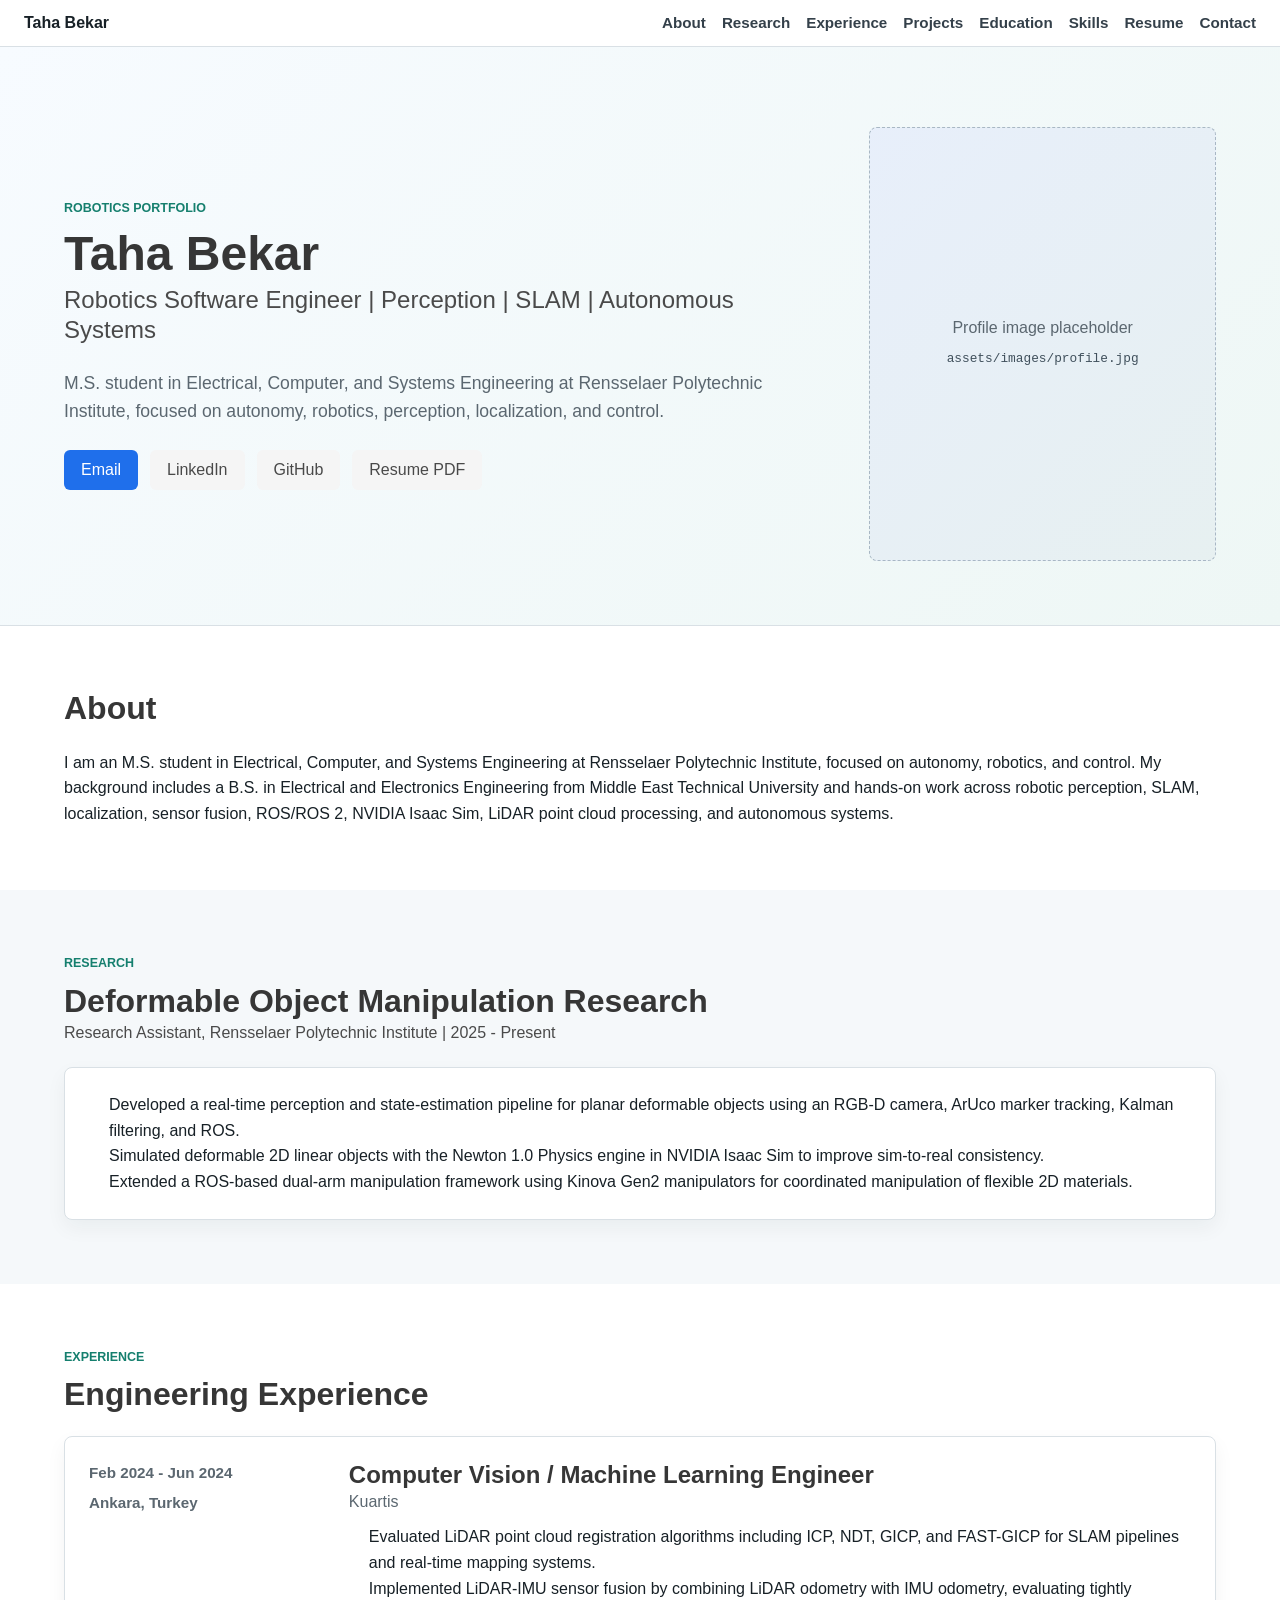
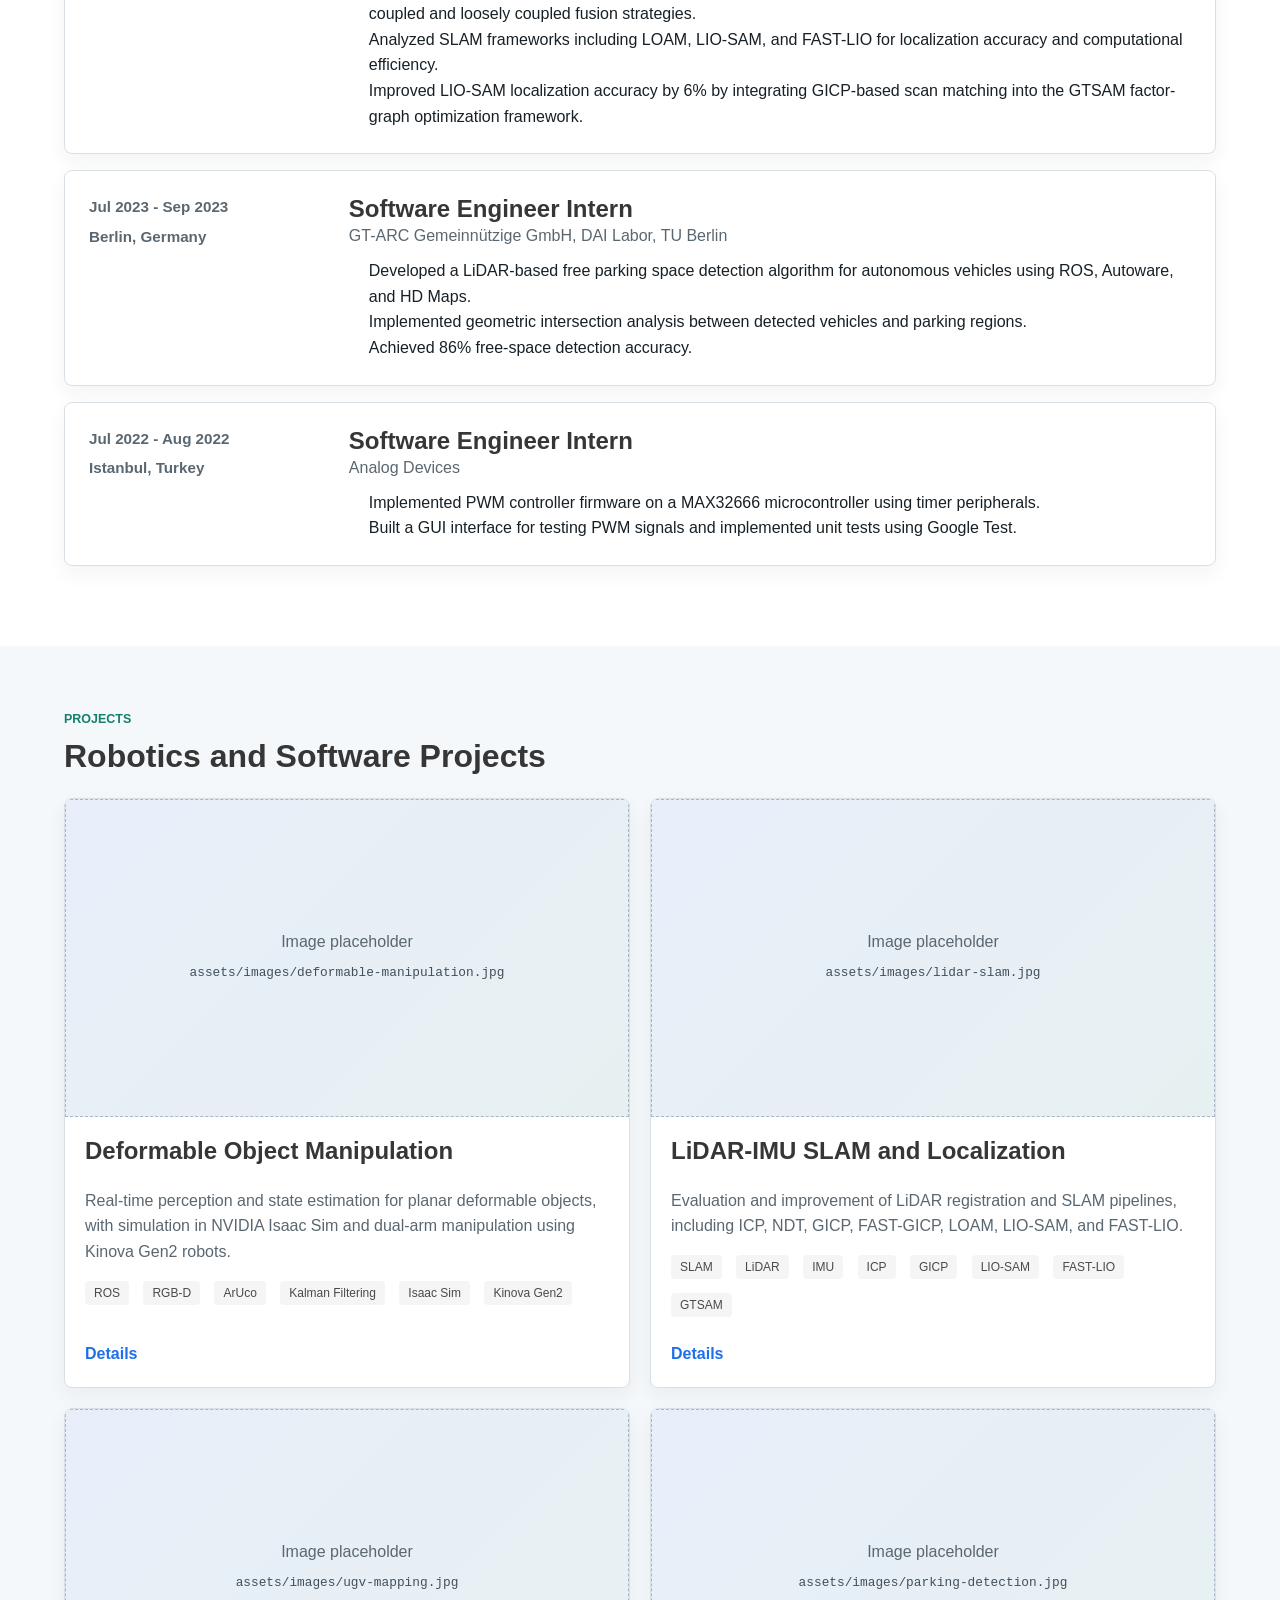
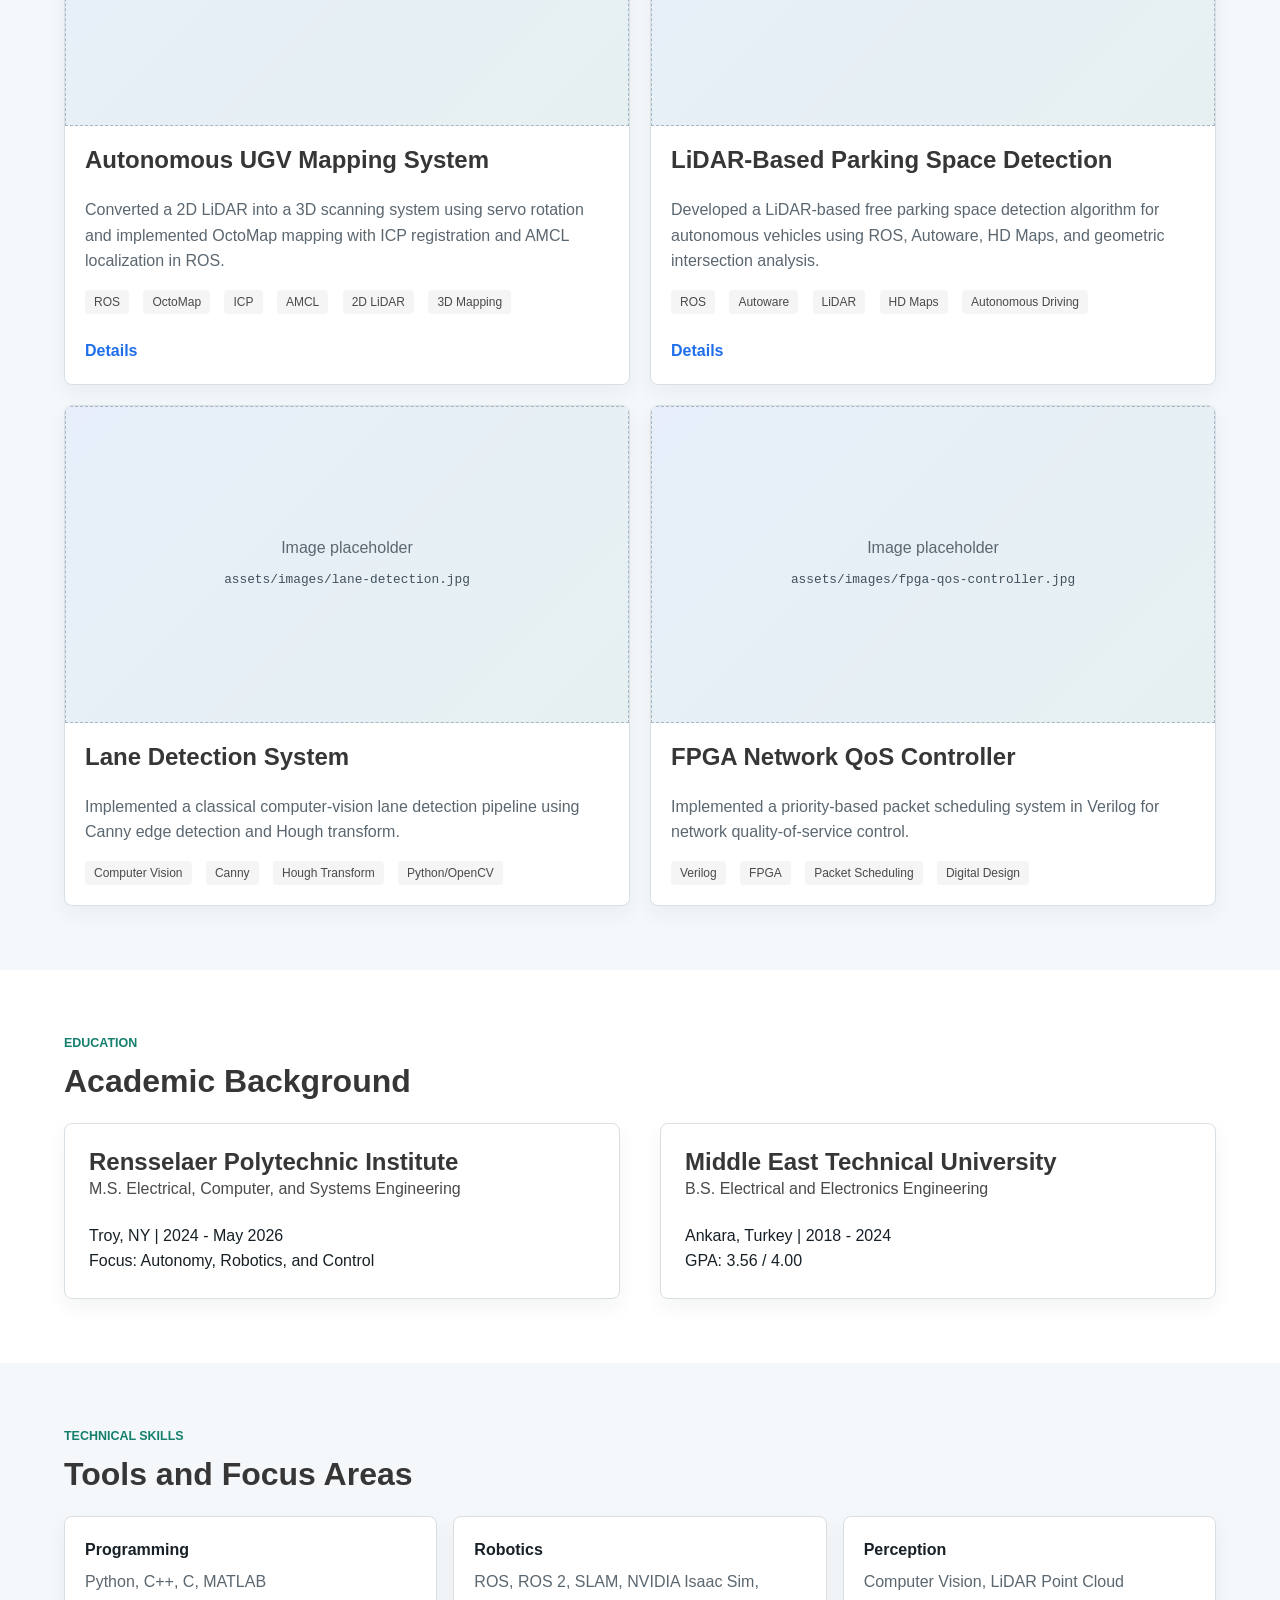
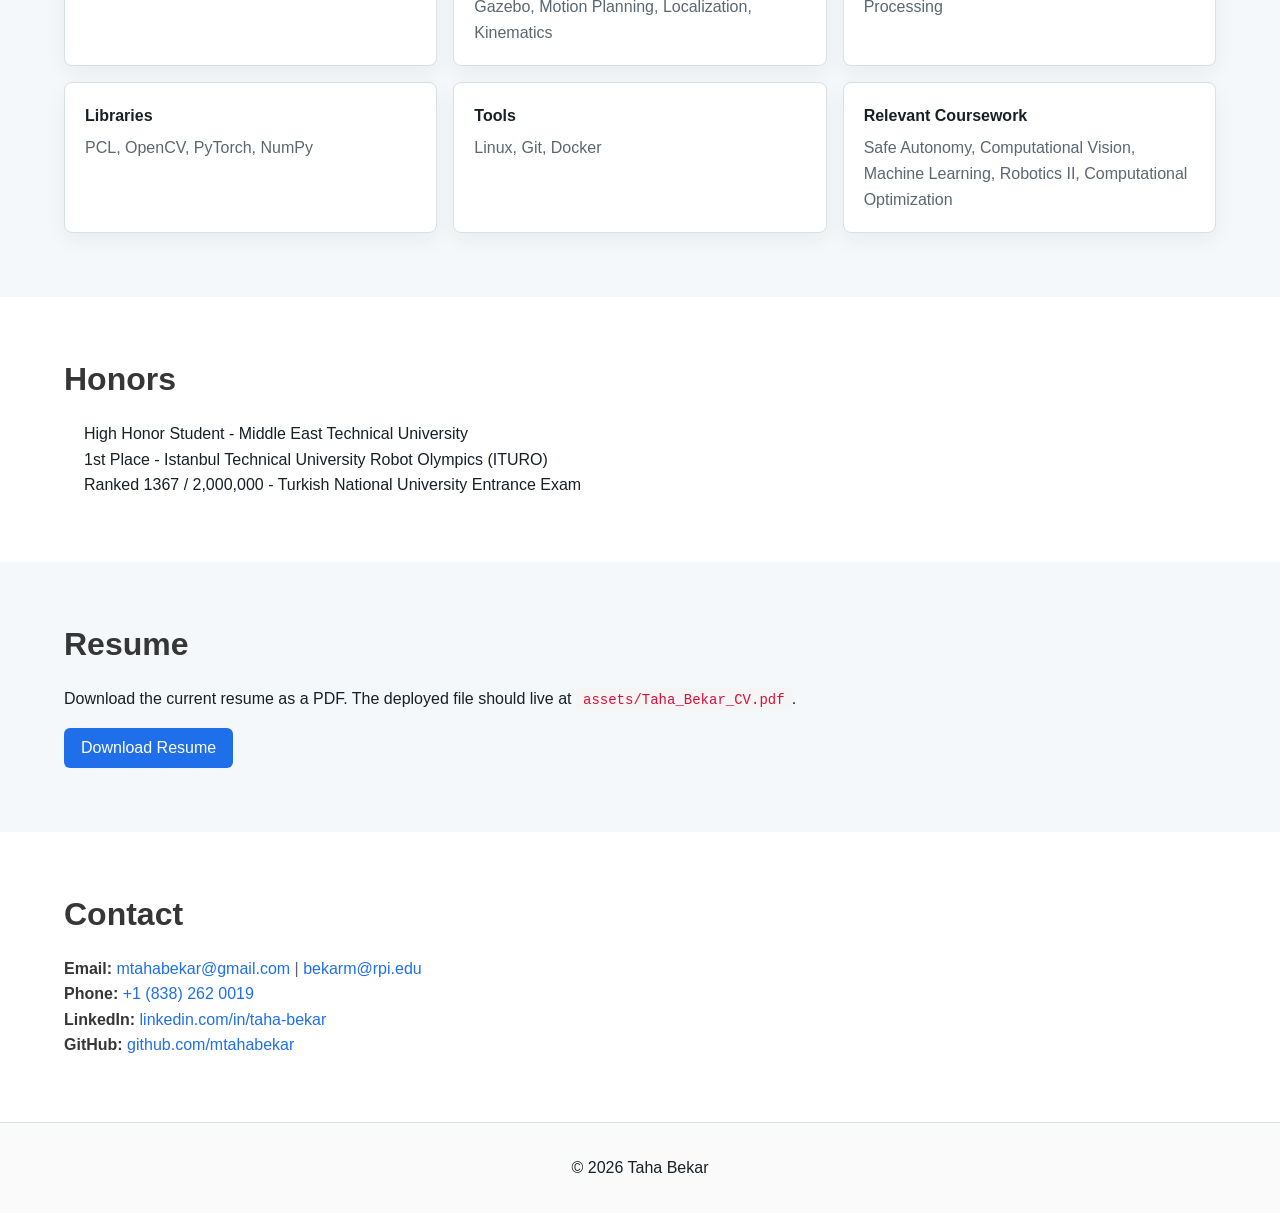
==== index.html @ 013d73d1 "Taha Bekar initial page from template" ====
<!DOCTYPE html>
<html lang="en">
<head>
    <meta charset="UTF-8">
    <meta name="viewport" content="width=device-width, initial-scale=1.0">
    <title>Taha Bekar | Robotics Software Engineer</title>
    <meta name="description" content="Personal website of Taha Bekar, a robotics software engineer focused on perception, SLAM, LiDAR point cloud processing, sensor fusion, ROS, and autonomous systems.">
    <meta property="og:title" content="Taha Bekar | Robotics Software Engineer">
    <meta property="og:description" content="Robotics software engineering portfolio focused on perception, SLAM, LiDAR point cloud processing, sensor fusion, ROS, and autonomous systems.">
    <meta property="og:type" content="website">
    <link rel="stylesheet" href="css/bulma.min.css">
    <link rel="stylesheet" href="css/portfolio.css">
</head>
<body>
<nav class="site-nav" aria-label="Primary navigation">
    <a class="site-brand" href="#top">Taha Bekar</a>
    <div class="site-nav-links">
        <a href="#about">About</a>
        <a href="#research">Research</a>
        <a href="#experience">Experience</a>
        <a href="#projects">Projects</a>
        <a href="#education">Education</a>
        <a href="#skills">Skills</a>
        <a href="#resume">Resume</a>
        <a href="#contact">Contact</a>
    </div>
</nav>

<main id="top">
    <section class="hero portfolio-hero">
        <div class="hero-body">
            <div class="container">
                <div class="columns is-vcentered is-variable is-7">
                    <div class="column is-two-thirds">
                        <p class="eyebrow">Robotics Portfolio</p>
                        <h1 class="title is-1">Taha Bekar</h1>
                        <h2 class="subtitle is-4">Robotics Software Engineer | Perception | SLAM | Autonomous Systems</h2>
                        <p class="hero-summary">
                            M.S. student in Electrical, Computer, and Systems Engineering at Rensselaer Polytechnic Institute,
                            focused on autonomy, robotics, perception, localization, and control.
                        </p>
                        <div class="hero-actions">
                            <a class="button is-link" href="mailto:mtahabekar@gmail.com">Email</a>
                            <a class="button is-light" href="https://www.linkedin.com/in/taha-bekar" target="_blank" rel="noopener">LinkedIn</a>
                            <a class="button is-light" href="https://github.com/mtahabekar" target="_blank" rel="noopener">GitHub</a>
                            <a class="button is-light" href="assets/Taha_Bekar_CV.pdf" target="_blank" rel="noopener">Resume PDF</a>
                        </div>
                    </div>
                    <div class="column">
                        <figure class="image-placeholder portrait-placeholder" role="img" aria-label="Portrait of Taha Bekar">
                            <!-- Add profile photo at assets/images/profile.jpg. Suggested alt text: Portrait of Taha Bekar. -->
                            <span>Profile image placeholder</span>
                            <code>assets/images/profile.jpg</code>
                        </figure>
                    </div>
                </div>
            </div>
        </div>
    </section>

    <section class="section" id="about">
        <div class="container narrow">
            <h2 class="title is-3">About</h2>
            <p>
                I am an M.S. student in Electrical, Computer, and Systems Engineering at Rensselaer Polytechnic
                Institute, focused on autonomy, robotics, and control. My background includes a B.S. in Electrical
                and Electronics Engineering from Middle East Technical University and hands-on work across robotic
                perception, SLAM, localization, sensor fusion, ROS/ROS 2, NVIDIA Isaac Sim, LiDAR point cloud
                processing, and autonomous systems.
            </p>
        </div>
    </section>

    <section class="section section-muted" id="research">
        <div class="container">
            <div class="section-heading">
                <p class="eyebrow">Research</p>
                <h2 class="title is-3">Deformable Object Manipulation Research</h2>
                <p class="subtitle is-6">Research Assistant, Rensselaer Polytechnic Institute | 2025 - Present</p>
            </div>
            <div class="content-card">
                <ul>
                    <li>Developed a real-time perception and state-estimation pipeline for planar deformable objects using an RGB-D camera, ArUco marker tracking, Kalman filtering, and ROS.</li>
                    <li>Simulated deformable 2D linear objects with the Newton 1.0 Physics engine in NVIDIA Isaac Sim to improve sim-to-real consistency.</li>
                    <li>Extended a ROS-based dual-arm manipulation framework using Kinova Gen2 manipulators for coordinated manipulation of flexible 2D materials.</li>
                </ul>
            </div>
        </div>
    </section>

    <section class="section" id="experience">
        <div class="container">
            <div class="section-heading">
                <p class="eyebrow">Experience</p>
                <h2 class="title is-3">Engineering Experience</h2>
            </div>

            <article class="timeline-item">
                <div class="timeline-meta">
                    <p>Feb 2024 - Jun 2024</p>
                    <p>Ankara, Turkey</p>
                </div>
                <div class="timeline-body">
                    <h3 class="title is-4">Computer Vision / Machine Learning Engineer</h3>
                    <p class="subtitle is-6">Kuartis</p>
                    <ul>
                        <li>Evaluated LiDAR point cloud registration algorithms including ICP, NDT, GICP, and FAST-GICP for SLAM pipelines and real-time mapping systems.</li>
                        <li>Implemented LiDAR-IMU sensor fusion by combining LiDAR odometry with IMU odometry, evaluating tightly coupled and loosely coupled fusion strategies.</li>
                        <li>Analyzed SLAM frameworks including LOAM, LIO-SAM, and FAST-LIO for localization accuracy and computational efficiency.</li>
                        <li>Improved LIO-SAM localization accuracy by 6% by integrating GICP-based scan matching into the GTSAM factor-graph optimization framework.</li>
                    </ul>
                </div>
            </article>

            <article class="timeline-item">
                <div class="timeline-meta">
                    <p>Jul 2023 - Sep 2023</p>
                    <p>Berlin, Germany</p>
                </div>
                <div class="timeline-body">
                    <h3 class="title is-4">Software Engineer Intern</h3>
                    <p class="subtitle is-6">GT-ARC Gemeinn&uuml;tzige GmbH, DAI Labor, TU Berlin</p>
                    <ul>
                        <li>Developed a LiDAR-based free parking space detection algorithm for autonomous vehicles using ROS, Autoware, and HD Maps.</li>
                        <li>Implemented geometric intersection analysis between detected vehicles and parking regions.</li>
                        <li>Achieved 86% free-space detection accuracy.</li>
                    </ul>
                </div>
            </article>

            <article class="timeline-item">
                <div class="timeline-meta">
                    <p>Jul 2022 - Aug 2022</p>
                    <p>Istanbul, Turkey</p>
                </div>
                <div class="timeline-body">
                    <h3 class="title is-4">Software Engineer Intern</h3>
                    <p class="subtitle is-6">Analog Devices</p>
                    <ul>
                        <li>Implemented PWM controller firmware on a MAX32666 microcontroller using timer peripherals.</li>
                        <li>Built a GUI interface for testing PWM signals and implemented unit tests using Google Test.</li>
                    </ul>
                </div>
            </article>
        </div>
    </section>

    <section class="section section-muted" id="projects">
        <div class="container">
            <div class="section-heading">
                <p class="eyebrow">Projects</p>
                <h2 class="title is-3">Robotics and Software Projects</h2>
            </div>
            <div class="project-grid">
                <article class="project-card">
                    <figure class="image-placeholder project-image" role="img" aria-label="Placeholder image for deformable object manipulation research">
                        <!-- Add project image at assets/images/deformable-manipulation.jpg. -->
                        <span>Image placeholder</span>
                        <code>assets/images/deformable-manipulation.jpg</code>
                    </figure>
                    <div class="project-content">
                        <h3 class="title is-4">Deformable Object Manipulation</h3>
                        <p>Real-time perception and state estimation for planar deformable objects, with simulation in NVIDIA Isaac Sim and dual-arm manipulation using Kinova Gen2 robots.</p>
                        <div class="tags">
                            <span class="tag">ROS</span>
                            <span class="tag">RGB-D</span>
                            <span class="tag">ArUco</span>
                            <span class="tag">Kalman Filtering</span>
                            <span class="tag">Isaac Sim</span>
                            <span class="tag">Kinova Gen2</span>
                        </div>
                        <a class="project-link" href="projects/deformable-object-manipulation.html">Details</a>
                    </div>
                </article>

                <article class="project-card">
                    <figure class="image-placeholder project-image" role="img" aria-label="Placeholder image for LiDAR-IMU SLAM and localization project">
                        <!-- Add project image at assets/images/lidar-slam.jpg. -->
                        <span>Image placeholder</span>
                        <code>assets/images/lidar-slam.jpg</code>
                    </figure>
                    <div class="project-content">
                        <h3 class="title is-4">LiDAR-IMU SLAM and Localization</h3>
                        <p>Evaluation and improvement of LiDAR registration and SLAM pipelines, including ICP, NDT, GICP, FAST-GICP, LOAM, LIO-SAM, and FAST-LIO.</p>
                        <div class="tags">
                            <span class="tag">SLAM</span>
                            <span class="tag">LiDAR</span>
                            <span class="tag">IMU</span>
                            <span class="tag">ICP</span>
                            <span class="tag">GICP</span>
                            <span class="tag">LIO-SAM</span>
                            <span class="tag">FAST-LIO</span>
                            <span class="tag">GTSAM</span>
                        </div>
                        <a class="project-link" href="projects/lidar-imu-slam.html">Details</a>
                    </div>
                </article>

                <article class="project-card">
                    <figure class="image-placeholder project-image" role="img" aria-label="Placeholder image for autonomous UGV mapping system">
                        <!-- Add project image at assets/images/ugv-mapping.jpg. -->
                        <span>Image placeholder</span>
                        <code>assets/images/ugv-mapping.jpg</code>
                    </figure>
                    <div class="project-content">
                        <h3 class="title is-4">Autonomous UGV Mapping System</h3>
                        <p>Converted a 2D LiDAR into a 3D scanning system using servo rotation and implemented OctoMap mapping with ICP registration and AMCL localization in ROS.</p>
                        <div class="tags">
                            <span class="tag">ROS</span>
                            <span class="tag">OctoMap</span>
                            <span class="tag">ICP</span>
                            <span class="tag">AMCL</span>
                            <span class="tag">2D LiDAR</span>
                            <span class="tag">3D Mapping</span>
                        </div>
                        <a class="project-link" href="projects/ugv-mapping.html">Details</a>
                    </div>
                </article>

                <article class="project-card">
                    <figure class="image-placeholder project-image" role="img" aria-label="Placeholder image for LiDAR-based parking space detection project">
                        <!-- Add project image at assets/images/parking-detection.jpg. -->
                        <span>Image placeholder</span>
                        <code>assets/images/parking-detection.jpg</code>
                    </figure>
                    <div class="project-content">
                        <h3 class="title is-4">LiDAR-Based Parking Space Detection</h3>
                        <p>Developed a LiDAR-based free parking space detection algorithm for autonomous vehicles using ROS, Autoware, HD Maps, and geometric intersection analysis.</p>
                        <div class="tags">
                            <span class="tag">ROS</span>
                            <span class="tag">Autoware</span>
                            <span class="tag">LiDAR</span>
                            <span class="tag">HD Maps</span>
                            <span class="tag">Autonomous Driving</span>
                        </div>
                        <a class="project-link" href="projects/parking-space-detection.html">Details</a>
                    </div>
                </article>

                <article class="project-card">
                    <figure class="image-placeholder project-image" role="img" aria-label="Placeholder image for lane detection system">
                        <!-- Add project image at assets/images/lane-detection.jpg. -->
                        <span>Image placeholder</span>
                        <code>assets/images/lane-detection.jpg</code>
                    </figure>
                    <div class="project-content">
                        <h3 class="title is-4">Lane Detection System</h3>
                        <p>Implemented a classical computer-vision lane detection pipeline using Canny edge detection and Hough transform.</p>
                        <div class="tags">
                            <span class="tag">Computer Vision</span>
                            <span class="tag">Canny</span>
                            <span class="tag">Hough Transform</span>
                            <span class="tag">Python/OpenCV</span>
                        </div>
                    </div>
                </article>

                <article class="project-card">
                    <figure class="image-placeholder project-image" role="img" aria-label="Placeholder image for FPGA network QoS controller">
                        <!-- Add project image at assets/images/fpga-qos-controller.jpg. -->
                        <span>Image placeholder</span>
                        <code>assets/images/fpga-qos-controller.jpg</code>
                    </figure>
                    <div class="project-content">
                        <h3 class="title is-4">FPGA Network QoS Controller</h3>
                        <p>Implemented a priority-based packet scheduling system in Verilog for network quality-of-service control.</p>
                        <div class="tags">
                            <span class="tag">Verilog</span>
                            <span class="tag">FPGA</span>
                            <span class="tag">Packet Scheduling</span>
                            <span class="tag">Digital Design</span>
                        </div>
                    </div>
                </article>
            </div>
        </div>
    </section>

    <section class="section" id="education">
        <div class="container">
            <div class="section-heading">
                <p class="eyebrow">Education</p>
                <h2 class="title is-3">Academic Background</h2>
            </div>
            <div class="columns is-variable is-5">
                <div class="column">
                    <article class="content-card equal-height">
                        <h3 class="title is-4">Rensselaer Polytechnic Institute</h3>
                        <p class="subtitle is-6">M.S. Electrical, Computer, and Systems Engineering</p>
                        <p>Troy, NY | 2024 - May 2026</p>
                        <p>Focus: Autonomy, Robotics, and Control</p>
                    </article>
                </div>
                <div class="column">
                    <article class="content-card equal-height">
                        <h3 class="title is-4">Middle East Technical University</h3>
                        <p class="subtitle is-6">B.S. Electrical and Electronics Engineering</p>
                        <p>Ankara, Turkey | 2018 - 2024</p>
                        <p>GPA: 3.56 / 4.00</p>
                    </article>
                </div>
            </div>
        </div>
    </section>

    <section class="section section-muted" id="skills">
        <div class="container">
            <div class="section-heading">
                <p class="eyebrow">Technical Skills</p>
                <h2 class="title is-3">Tools and Focus Areas</h2>
            </div>
            <div class="skills-grid">
                <div class="skill-group">
                    <h3>Programming</h3>
                    <p>Python, C++, C, MATLAB</p>
                </div>
                <div class="skill-group">
                    <h3>Robotics</h3>
                    <p>ROS, ROS 2, SLAM, NVIDIA Isaac Sim, Gazebo, Motion Planning, Localization, Kinematics</p>
                </div>
                <div class="skill-group">
                    <h3>Perception</h3>
                    <p>Computer Vision, LiDAR Point Cloud Processing</p>
                </div>
                <div class="skill-group">
                    <h3>Libraries</h3>
                    <p>PCL, OpenCV, PyTorch, NumPy</p>
                </div>
                <div class="skill-group">
                    <h3>Tools</h3>
                    <p>Linux, Git, Docker</p>
                </div>
                <div class="skill-group">
                    <h3>Relevant Coursework</h3>
                    <p>Safe Autonomy, Computational Vision, Machine Learning, Robotics II, Computational Optimization</p>
                </div>
            </div>
        </div>
    </section>

    <section class="section" id="honors">
        <div class="container narrow">
            <h2 class="title is-3">Honors</h2>
            <ul class="honors-list">
                <li>High Honor Student - Middle East Technical University</li>
                <li>1st Place - Istanbul Technical University Robot Olympics (ITURO)</li>
                <li>Ranked 1367 / 2,000,000 - Turkish National University Entrance Exam</li>
            </ul>
        </div>
    </section>

    <section class="section section-muted" id="resume">
        <div class="container narrow">
            <h2 class="title is-3">Resume</h2>
            <p>
                Download the current resume as a PDF. The deployed file should live at
                <code>assets/Taha_Bekar_CV.pdf</code>.
            </p>
            <p class="section-action">
                <a class="button is-link" href="assets/Taha_Bekar_CV.pdf" target="_blank" rel="noopener">Download Resume</a>
            </p>
        </div>
    </section>

    <section class="section" id="contact">
        <div class="container narrow">
            <h2 class="title is-3">Contact</h2>
            <div class="contact-list">
                <p><strong>Email:</strong> <a href="mailto:mtahabekar@gmail.com">mtahabekar@gmail.com</a> | <a href="mailto:bekarm@rpi.edu">bekarm@rpi.edu</a></p>
                <p><strong>Phone:</strong> <a href="tel:+18382620019">+1 (838) 262 0019</a></p>
                <p><strong>LinkedIn:</strong> <a href="https://www.linkedin.com/in/taha-bekar" target="_blank" rel="noopener">linkedin.com/in/taha-bekar</a></p>
                <p><strong>GitHub:</strong> <a href="https://github.com/mtahabekar" target="_blank" rel="noopener">github.com/mtahabekar</a></p>
            </div>
        </div>
    </section>
</main>

<footer class="footer">
    <div class="content has-text-centered">
        <p>&copy; 2026 Taha Bekar</p>
    </div>
</footer>
</body>
</html>
---- css/portfolio.css ----
:root {
    --ink: #172026;
    --muted: #5b6770;
    --line: #d9e0e5;
    --panel: #ffffff;
    --soft: #f5f8fa;
    --accent: #1f6feb;
    --accent-dark: #164fa3;
    --signal: #157f6e;
}

html {
    scroll-behavior: smooth;
}

body {
    color: var(--ink);
    font-family: Arial, Helvetica, sans-serif;
    line-height: 1.6;
}

a {
    color: var(--accent);
}

a:hover {
    color: var(--accent-dark);
}

.site-nav {
    align-items: center;
    background: rgba(255, 255, 255, 0.96);
    border-bottom: 1px solid var(--line);
    display: flex;
    gap: 1rem;
    justify-content: space-between;
    left: 0;
    padding: 0.65rem 1.5rem;
    position: sticky;
    top: 0;
    z-index: 20;
}

.site-brand {
    color: var(--ink);
    font-weight: 700;
    white-space: nowrap;
}

.site-nav-links {
    display: flex;
    flex-wrap: wrap;
    gap: 0.25rem 1rem;
    justify-content: flex-end;
}

.site-nav-links a {
    color: #34404a;
    font-size: 0.95rem;
    font-weight: 600;
}

.portfolio-hero {
    background: linear-gradient(135deg, #f7fbff 0%, #eef7f5 100%);
    border-bottom: 1px solid var(--line);
}

.portfolio-hero .hero-body {
    padding-bottom: 4rem;
    padding-top: 5rem;
}

.eyebrow {
    color: var(--signal);
    font-size: 0.78rem;
    font-weight: 700;
    letter-spacing: 0;
    margin-bottom: 0.55rem;
    text-transform: uppercase;
}

.hero-summary {
    color: var(--muted);
    font-size: 1.1rem;
    max-width: 720px;
}

.hero-actions {
    display: flex;
    flex-wrap: wrap;
    gap: 0.75rem;
    margin-top: 1.5rem;
}

.button {
    border-radius: 6px;
}

.button.is-link {
    background-color: var(--accent);
}

.section {
    padding-bottom: 4rem;
    padding-top: 4rem;
}

.section-muted {
    background: var(--soft);
}

.section-heading {
    margin-bottom: 1.5rem;
}

.narrow {
    max-width: 900px;
}

.content-card,
.timeline-item,
.project-card,
.skill-group {
    background: var(--panel);
    border: 1px solid var(--line);
    border-radius: 8px;
    box-shadow: 0 8px 20px rgba(23, 32, 38, 0.05);
}

.content-card {
    padding: 1.5rem;
}

.equal-height {
    height: 100%;
}

.content-card ul,
.timeline-body ul {
    margin-left: 1.25rem;
}

.timeline-item {
    display: grid;
    gap: 1.5rem;
    grid-template-columns: minmax(170px, 0.28fr) 1fr;
    margin-bottom: 1rem;
    padding: 1.5rem;
}

.timeline-meta {
    color: var(--muted);
    font-size: 0.95rem;
    font-weight: 600;
}

.timeline-meta p {
    margin-bottom: 0.35rem;
}

.timeline-body .subtitle {
    color: var(--muted);
    margin-bottom: 0.75rem;
}

.project-grid {
    display: grid;
    gap: 1.25rem;
    grid-template-columns: repeat(2, minmax(0, 1fr));
}

.project-card {
    display: flex;
    flex-direction: column;
    overflow: hidden;
}

.project-content {
    display: flex;
    flex: 1;
    flex-direction: column;
    padding: 1.25rem;
}

.project-content p {
    color: var(--muted);
}

.project-link {
    font-weight: 700;
    margin-top: auto;
}

.tags {
    gap: 0.4rem;
    margin-bottom: 1rem;
    margin-top: 1rem;
}

.tag {
    background: #e8f1fb;
    color: #24364a;
    white-space: normal;
}

.image-placeholder {
    align-items: center;
    background:
        linear-gradient(135deg, rgba(31, 111, 235, 0.08), rgba(21, 127, 110, 0.08)),
        #f8fafc;
    border: 1px dashed #a8b7c4;
    color: var(--muted);
    display: flex;
    flex-direction: column;
    justify-content: center;
    min-height: 190px;
    padding: 1rem;
    text-align: center;
}

.image-placeholder code {
    background: transparent;
    color: #40505c;
    font-size: 0.8rem;
    margin-top: 0.35rem;
    white-space: normal;
    word-break: break-word;
}

.portrait-placeholder {
    aspect-ratio: 4 / 5;
    border-radius: 8px;
    min-height: 320px;
}

.project-image {
    aspect-ratio: 16 / 9;
    min-height: 180px;
}

.project-detail-media {
    aspect-ratio: 16 / 9;
    margin-bottom: 2rem;
}

.project-detail h2 {
    margin-top: 2rem;
}

.project-detail ul {
    margin-left: 1.25rem;
}

.skills-grid {
    display: grid;
    gap: 1rem;
    grid-template-columns: repeat(3, minmax(0, 1fr));
}

.skill-group {
    padding: 1.25rem;
}

.skill-group h3 {
    font-size: 1rem;
    font-weight: 700;
    margin-bottom: 0.4rem;
}

.skill-group p,
.contact-list p {
    color: var(--muted);
}

.honors-list {
    margin-left: 1.25rem;
}

.section-action {
    margin-top: 1rem;
}

.footer {
    border-top: 1px solid var(--line);
    padding: 2rem 1.5rem;
}

@media screen and (max-width: 900px) {
    .site-nav {
        align-items: flex-start;
        flex-direction: column;
    }

    .site-nav-links {
        justify-content: flex-start;
    }

    .portfolio-hero .hero-body {
        padding-top: 3rem;
    }

    .timeline-item,
    .project-grid,
    .skills-grid {
        grid-template-columns: 1fr;
    }
}

@media screen and (max-width: 520px) {
    .site-nav {
        padding: 0.65rem 1rem;
    }

    .site-nav-links {
        gap: 0.2rem 0.75rem;
    }

    .site-nav-links a {
        font-size: 0.88rem;
    }

    .portfolio-hero .hero-body,
    .section {
        padding-left: 0.25rem;
        padding-right: 0.25rem;
    }

    .title.is-1 {
        font-size: 2.35rem;
    }

    .hero-actions .button {
        flex: 1 1 140px;
    }
}
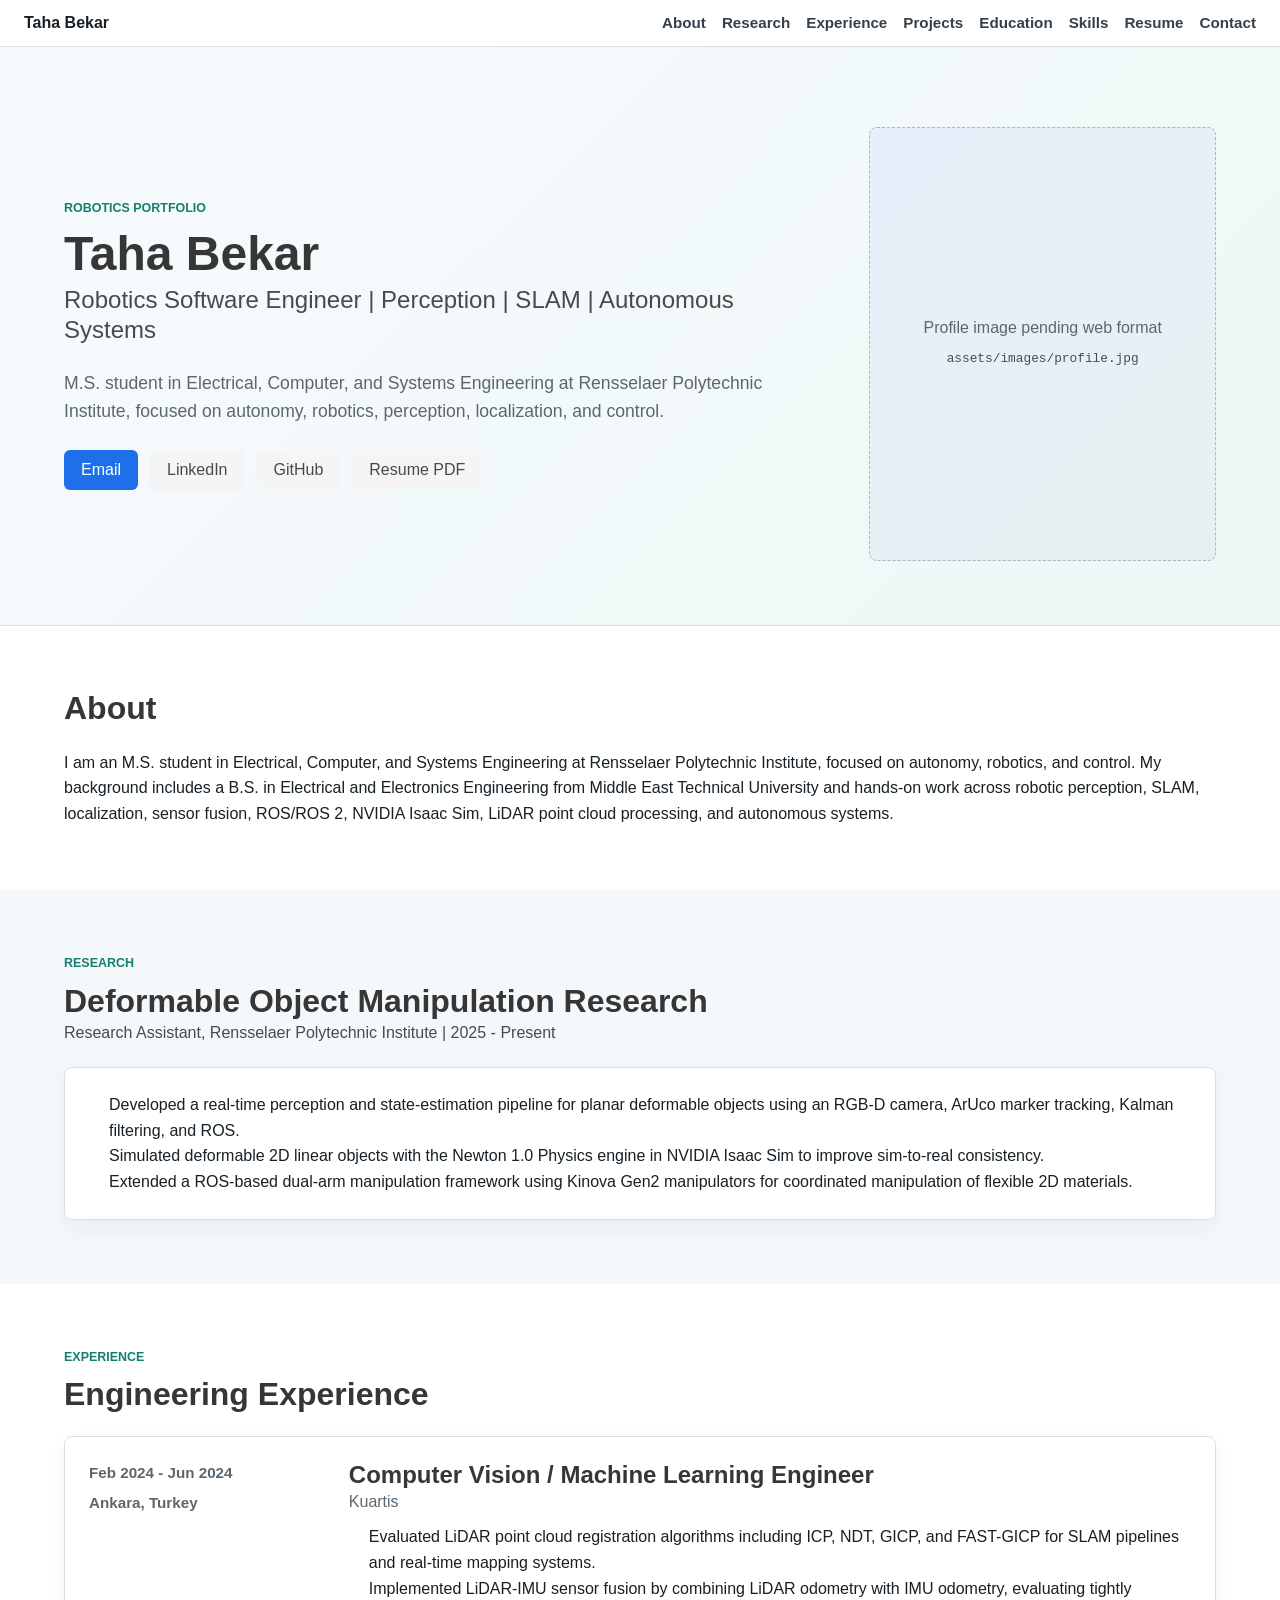
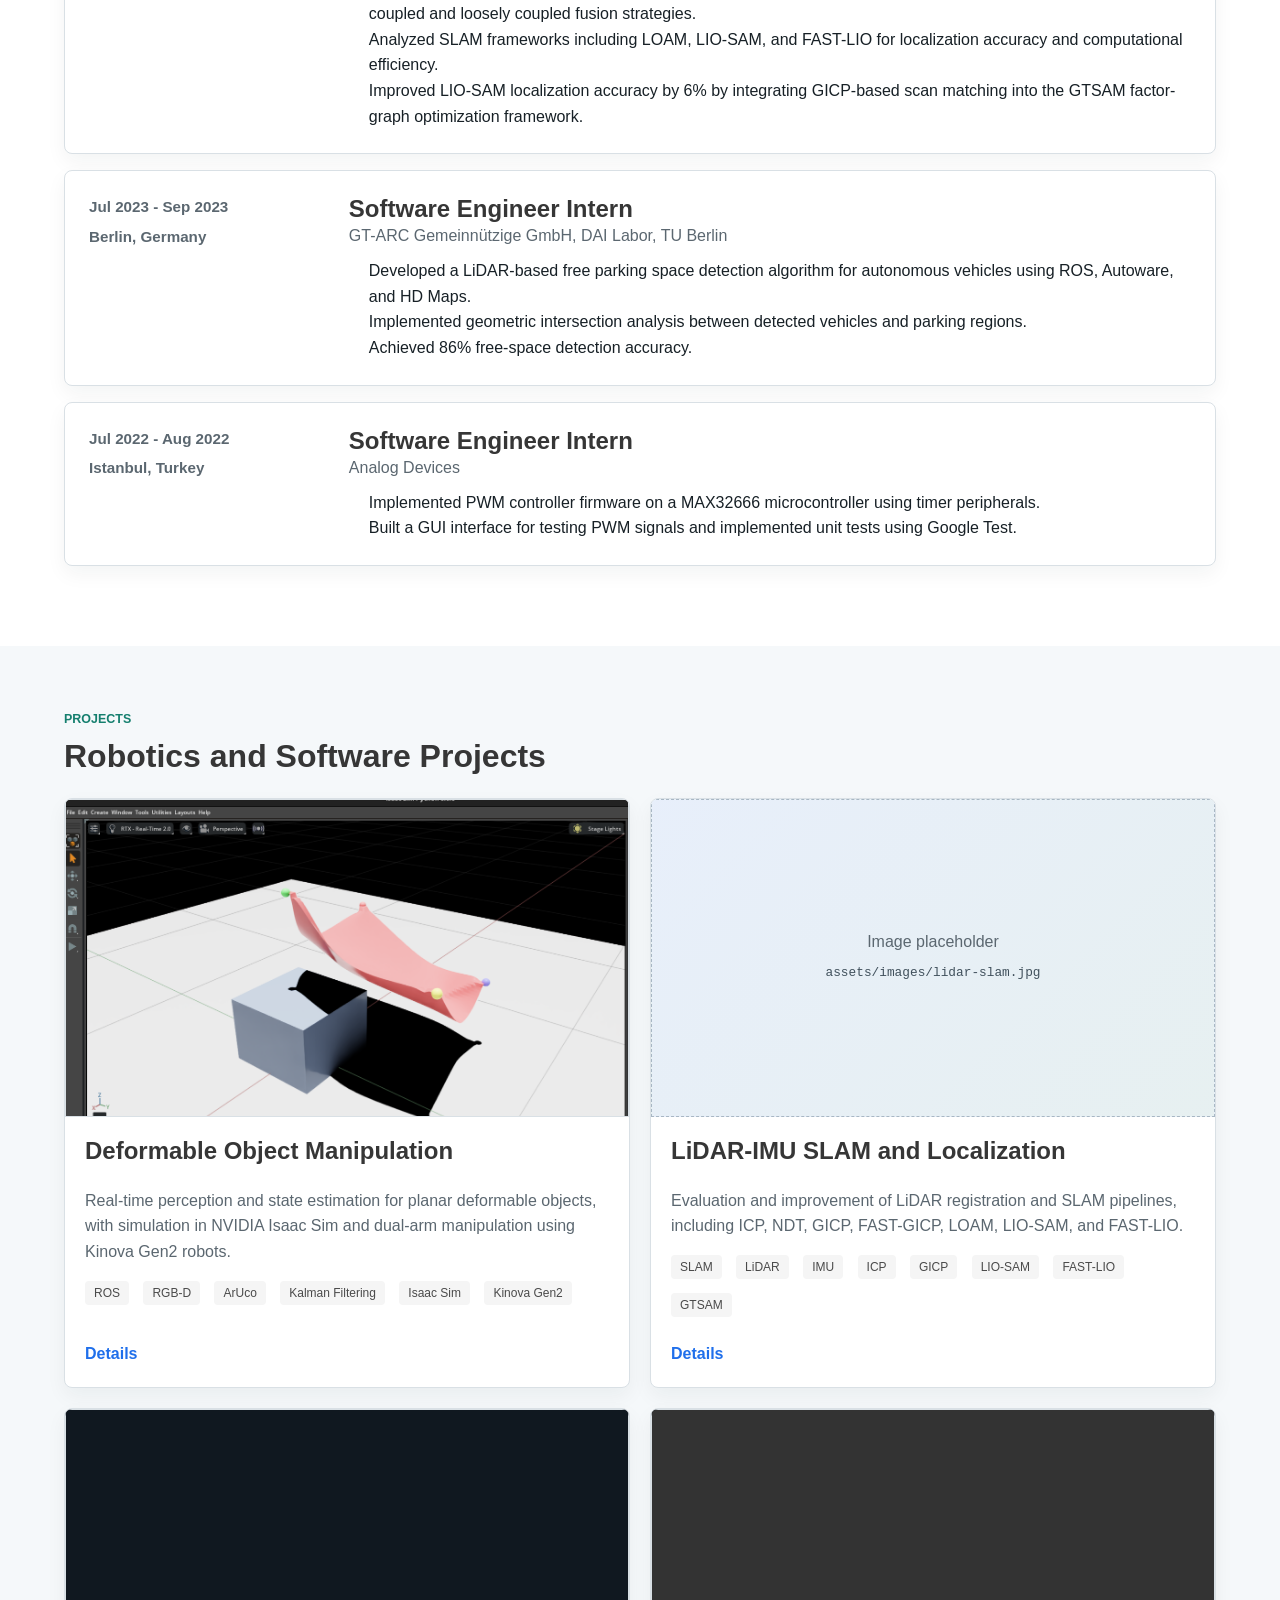
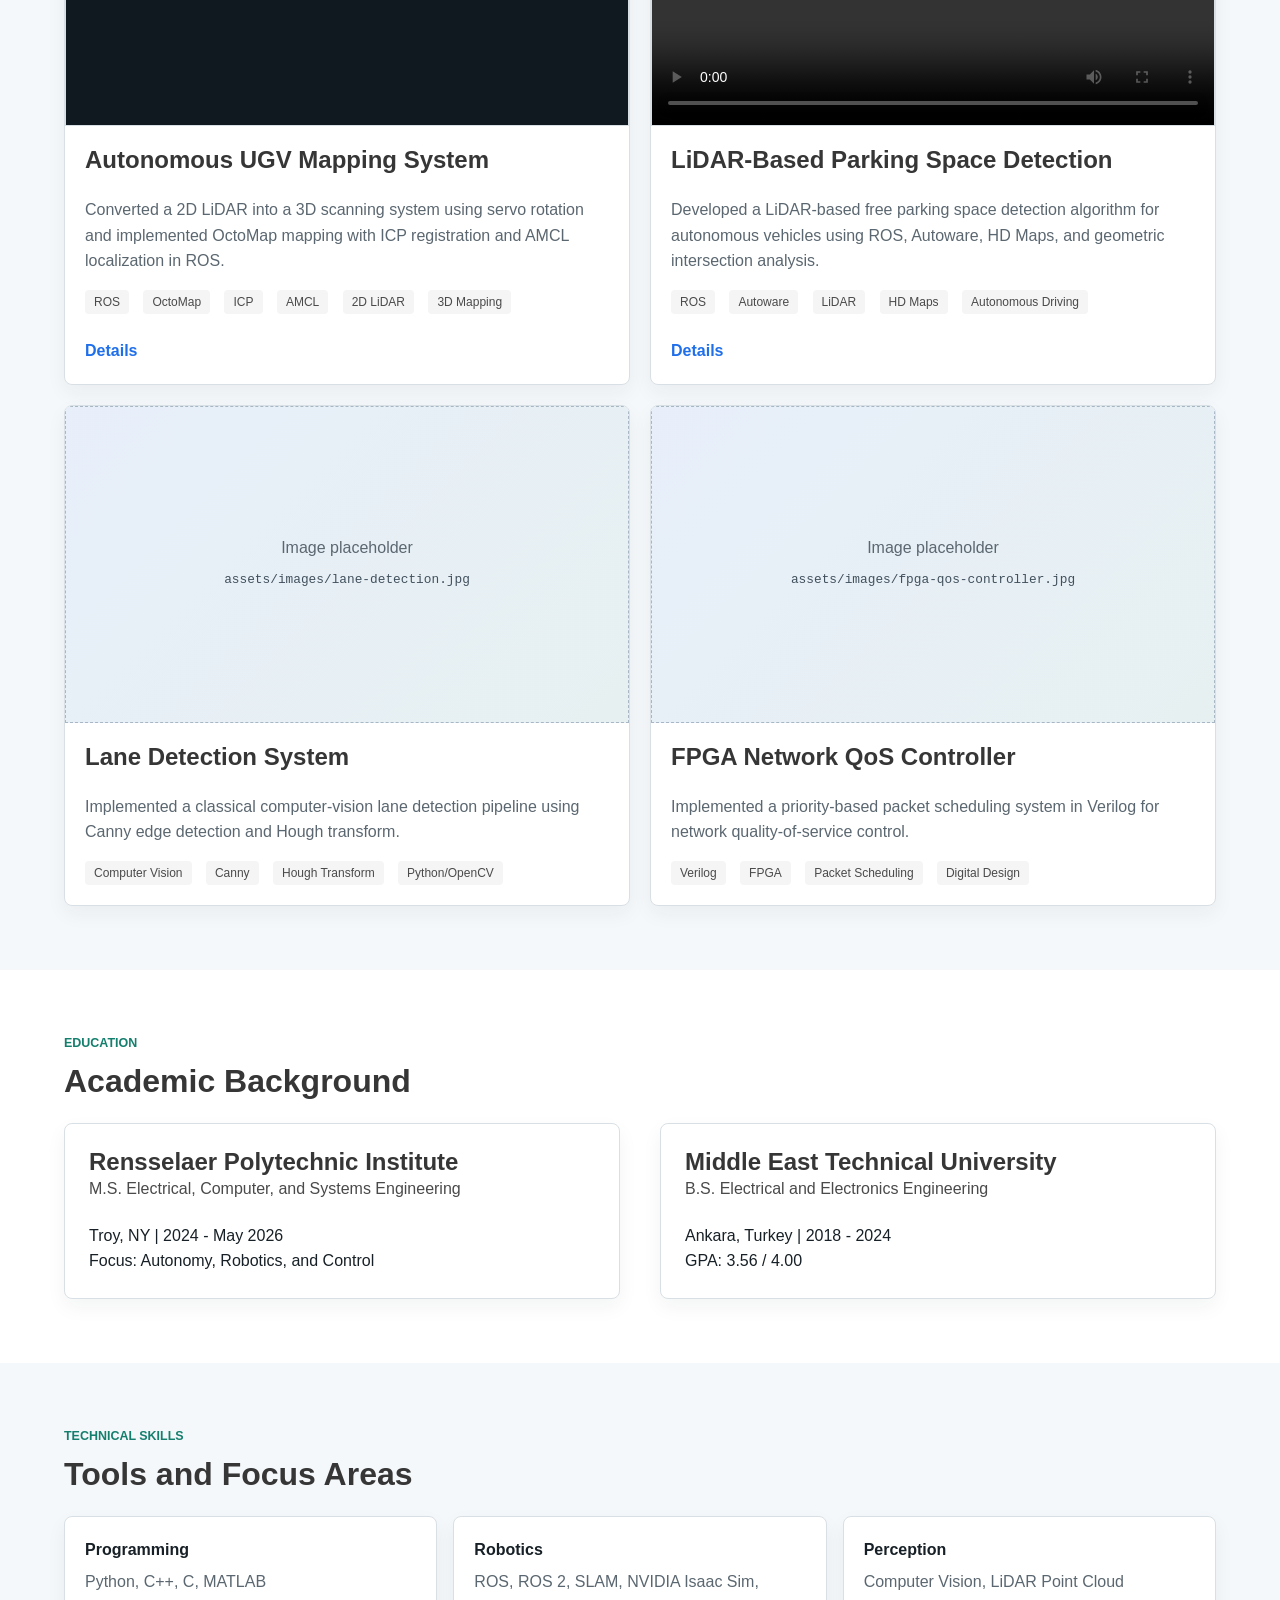
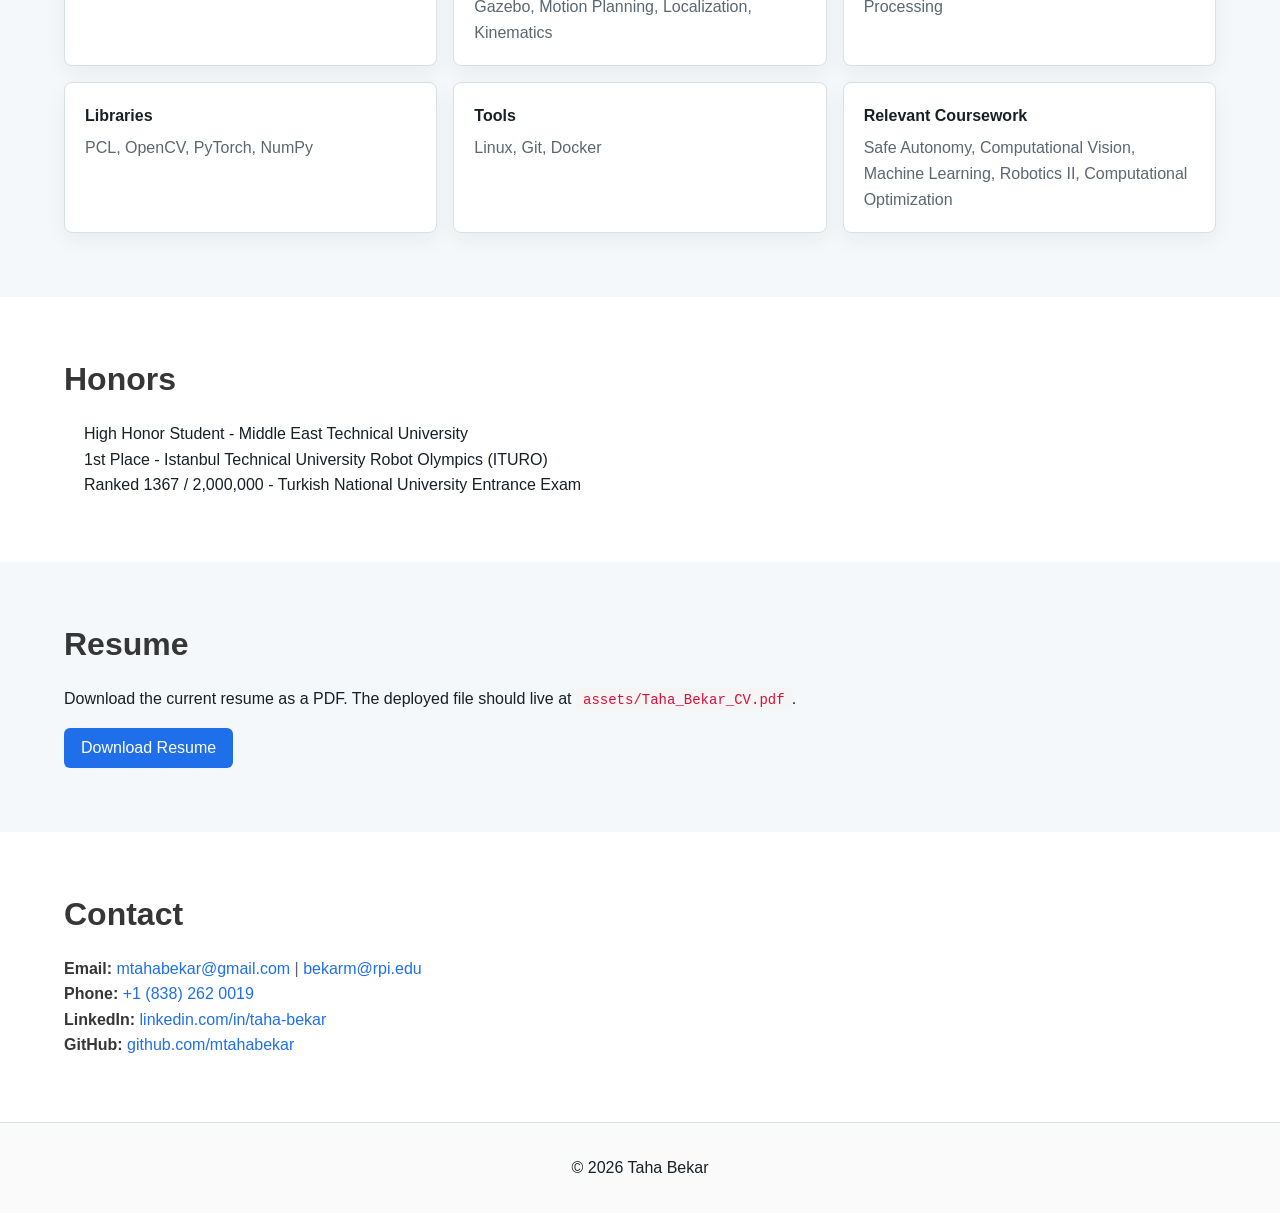
==== commit 2b822b33: "placeholders for images and videos" ====
--- a/index.html
+++ b/index.html
@@ -48,8 +48,8 @@
                     </div>
                     <div class="column">
                         <figure class="image-placeholder portrait-placeholder" role="img" aria-label="Portrait of Taha Bekar">
-                            <!-- Add profile photo at assets/images/profile.jpg. Suggested alt text: Portrait of Taha Bekar. -->
-                            <span>Profile image placeholder</span>
+                            <!-- Export assets/images/profile.HEIC as assets/images/profile.jpg or .png before publishing. -->
+                            <span>Profile image pending web format</span>
                             <code>assets/images/profile.jpg</code>
                         </figure>
                     </div>
@@ -153,10 +153,8 @@
             </div>
             <div class="project-grid">
                 <article class="project-card">
-                    <figure class="image-placeholder project-image" role="img" aria-label="Placeholder image for deformable object manipulation research">
-                        <!-- Add project image at assets/images/deformable-manipulation.jpg. -->
-                        <span>Image placeholder</span>
-                        <code>assets/images/deformable-manipulation.jpg</code>
+                    <figure class="media-frame project-image">
+                        <img src="assets/images/deformable-manipulation.png" alt="Deformable object manipulation research setup">
                     </figure>
                     <div class="project-content">
                         <h3 class="title is-4">Deformable Object Manipulation</h3>
@@ -175,7 +173,7 @@
 
                 <article class="project-card">
                     <figure class="image-placeholder project-image" role="img" aria-label="Placeholder image for LiDAR-IMU SLAM and localization project">
-                        <!-- Add project image at assets/images/lidar-slam.jpg. -->
+                        <!-- Add project image at assets/images/lidar-slam.jpg when available. -->
                         <span>Image placeholder</span>
                         <code>assets/images/lidar-slam.jpg</code>
                     </figure>
@@ -197,10 +195,14 @@
                 </article>
 
                 <article class="project-card">
-                    <figure class="image-placeholder project-image" role="img" aria-label="Placeholder image for autonomous UGV mapping system">
-                        <!-- Add project image at assets/images/ugv-mapping.jpg. -->
-                        <span>Image placeholder</span>
-                        <code>assets/images/ugv-mapping.jpg</code>
+                    <figure class="media-frame project-image">
+                        <iframe
+                            src="https://www.youtube.com/embed/qcqMBeMrgU0"
+                            title="Autonomous UGV mapping system video"
+                            loading="lazy"
+                            allow="accelerometer; autoplay; clipboard-write; encrypted-media; gyroscope; picture-in-picture; web-share"
+                            allowfullscreen>
+                        </iframe>
                     </figure>
                     <div class="project-content">
                         <h3 class="title is-4">Autonomous UGV Mapping System</h3>
@@ -218,10 +220,11 @@
                 </article>
 
                 <article class="project-card">
-                    <figure class="image-placeholder project-image" role="img" aria-label="Placeholder image for LiDAR-based parking space detection project">
-                        <!-- Add project image at assets/images/parking-detection.jpg. -->
-                        <span>Image placeholder</span>
-                        <code>assets/images/parking-detection.jpg</code>
+                    <figure class="media-frame project-image">
+                        <video controls preload="metadata" playsinline>
+                            <source src="assets/images/parking-detection.mp4" type="video/mp4">
+                            Your browser does not support the video tag.
+                        </video>
                     </figure>
                     <div class="project-content">
                         <h3 class="title is-4">LiDAR-Based Parking Space Detection</h3>
--- a/css/portfolio.css
+++ b/css/portfolio.css
@@ -227,6 +227,24 @@
     word-break: break-word;
 }
 
+.media-frame {
+    background: #101820;
+    border: 1px solid var(--line);
+    display: block;
+    overflow: hidden;
+    padding: 0;
+}
+
+.media-frame img,
+.media-frame video,
+.media-frame iframe {
+    border: 0;
+    display: block;
+    height: 100%;
+    object-fit: cover;
+    width: 100%;
+}
+
 .portrait-placeholder {
     aspect-ratio: 4 / 5;
     border-radius: 8px;
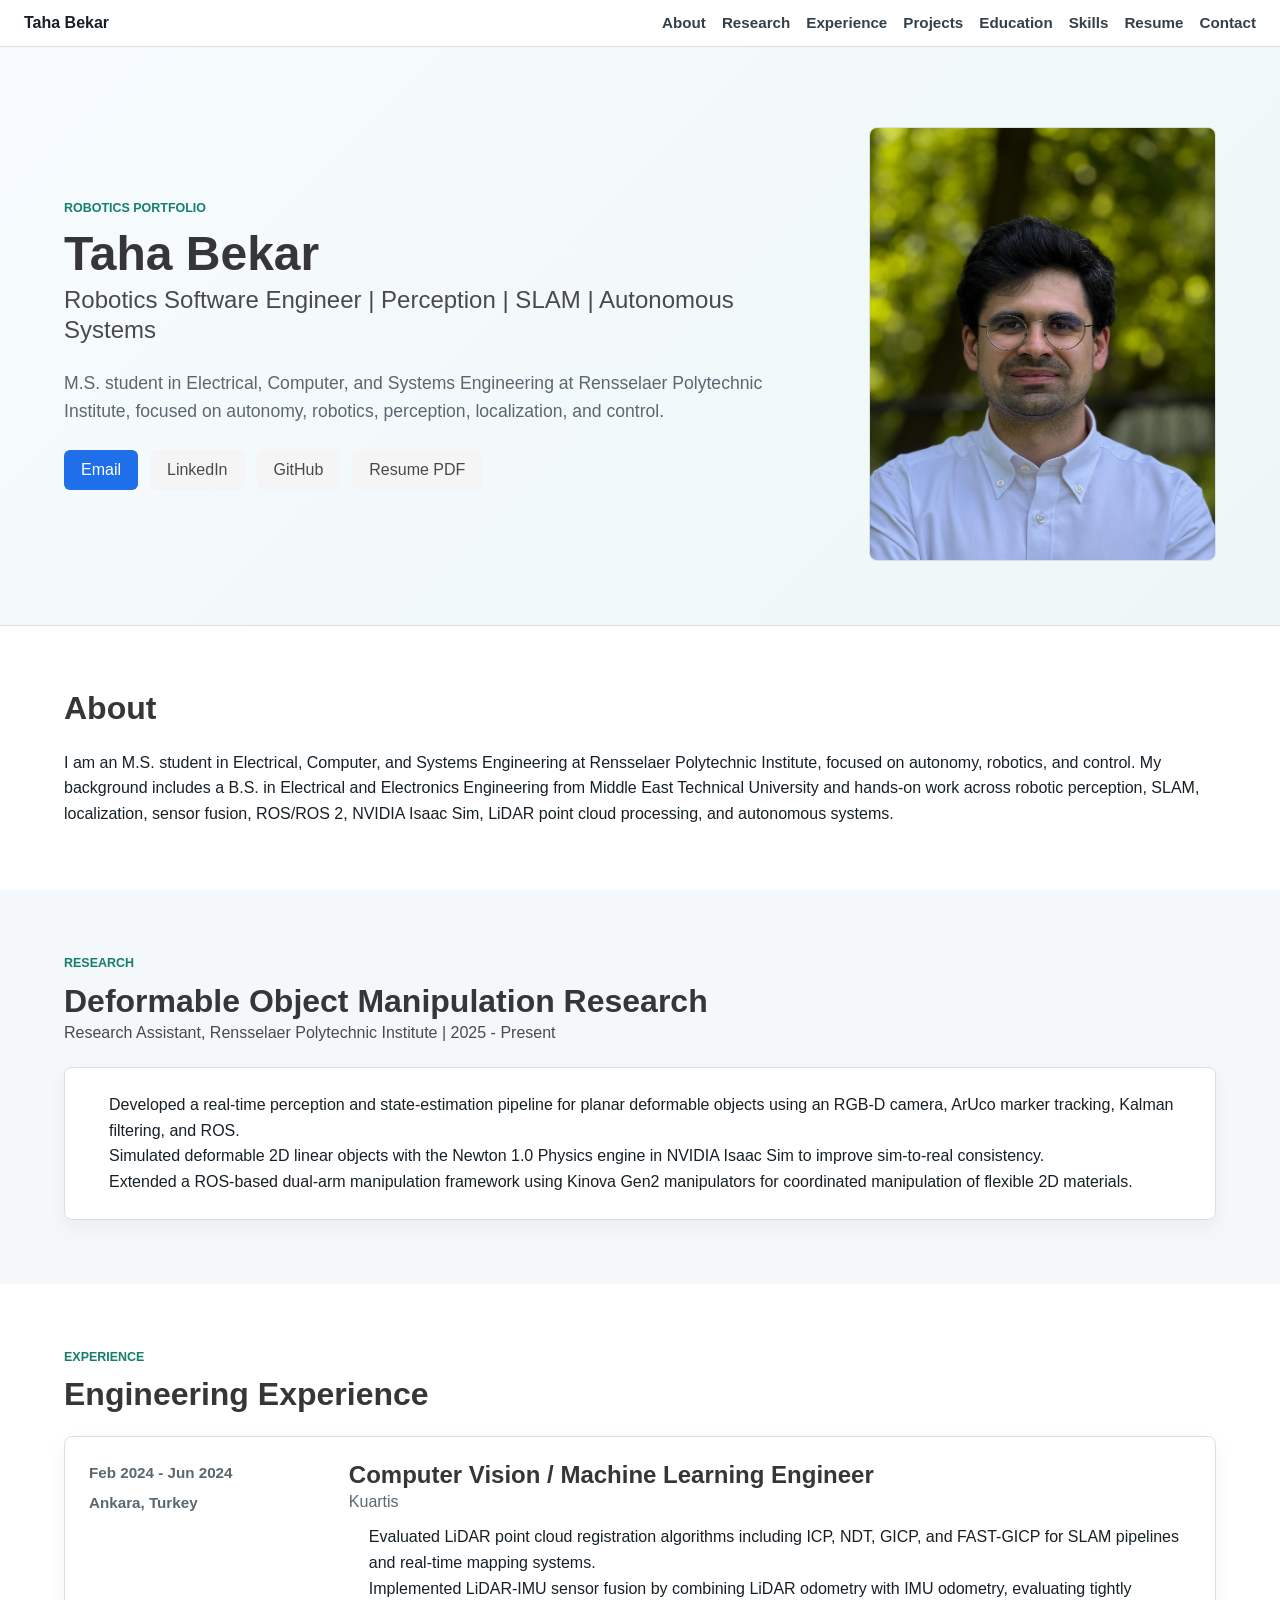
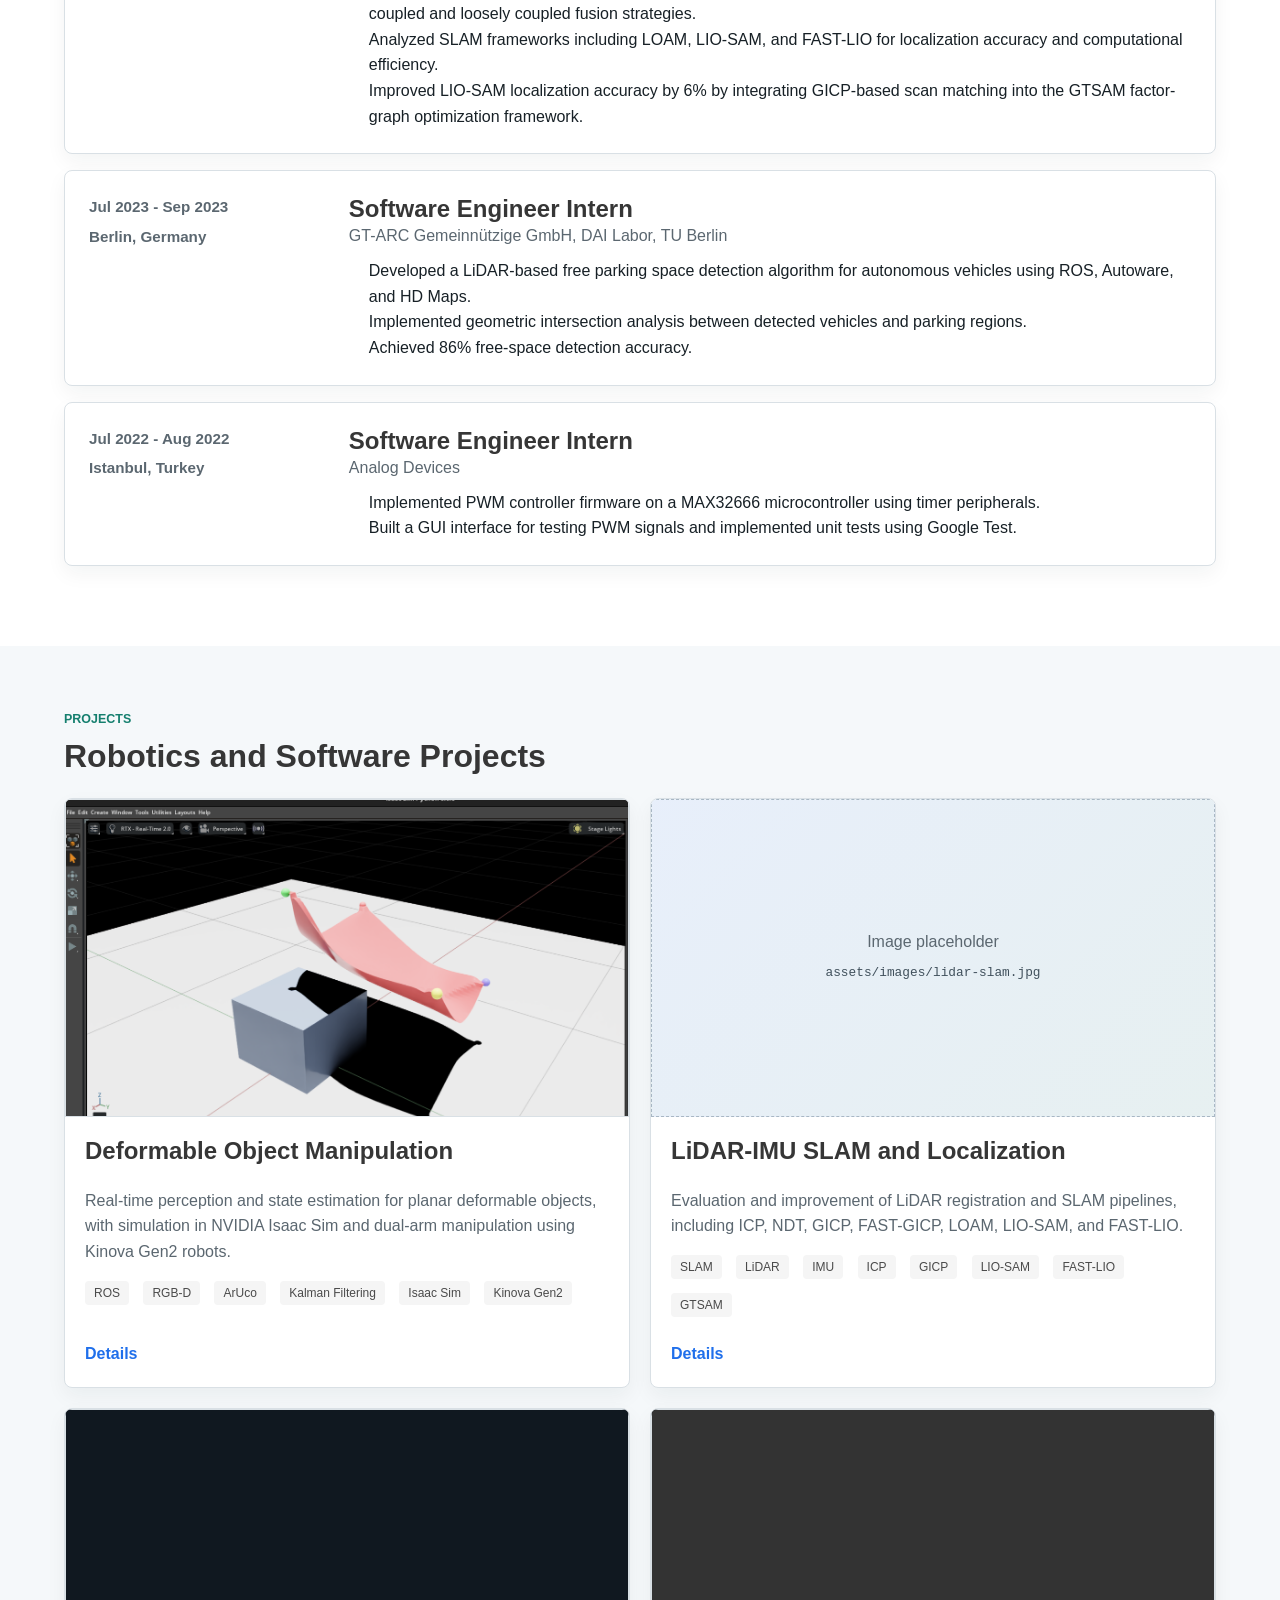
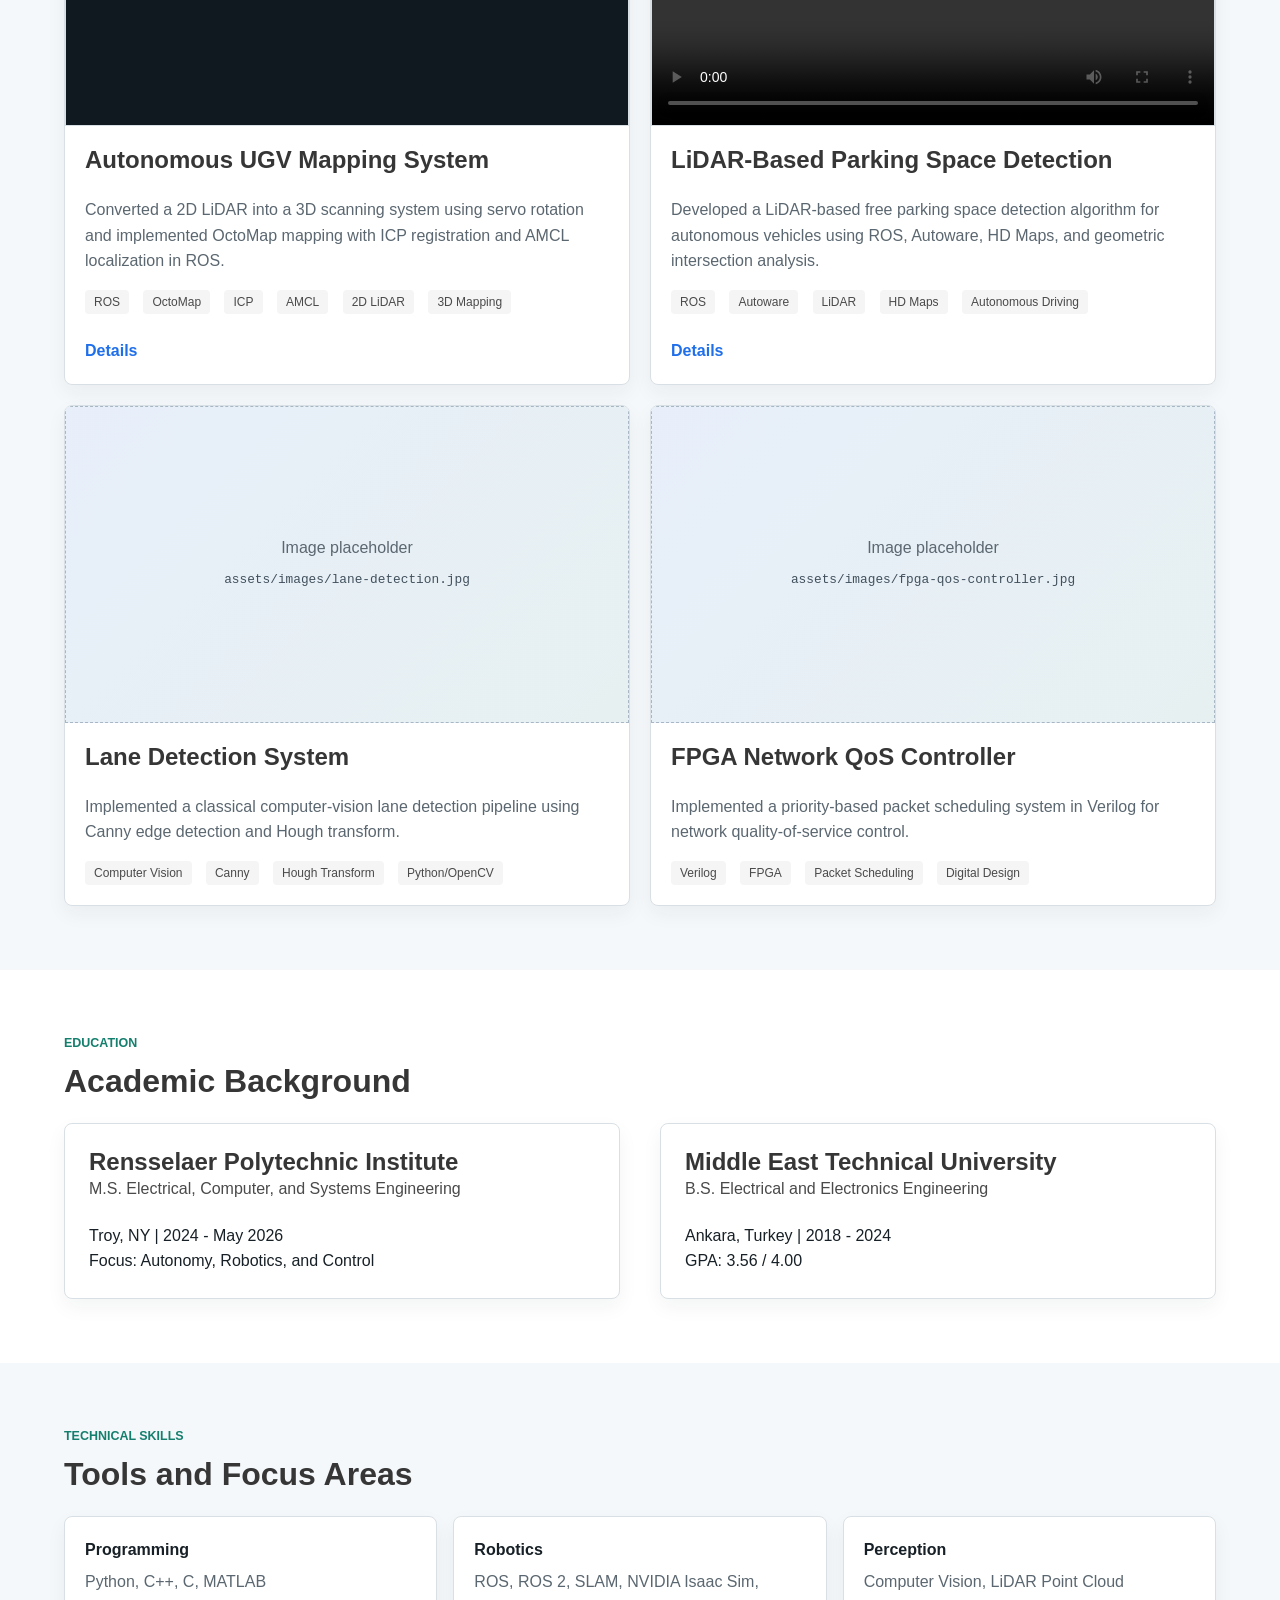
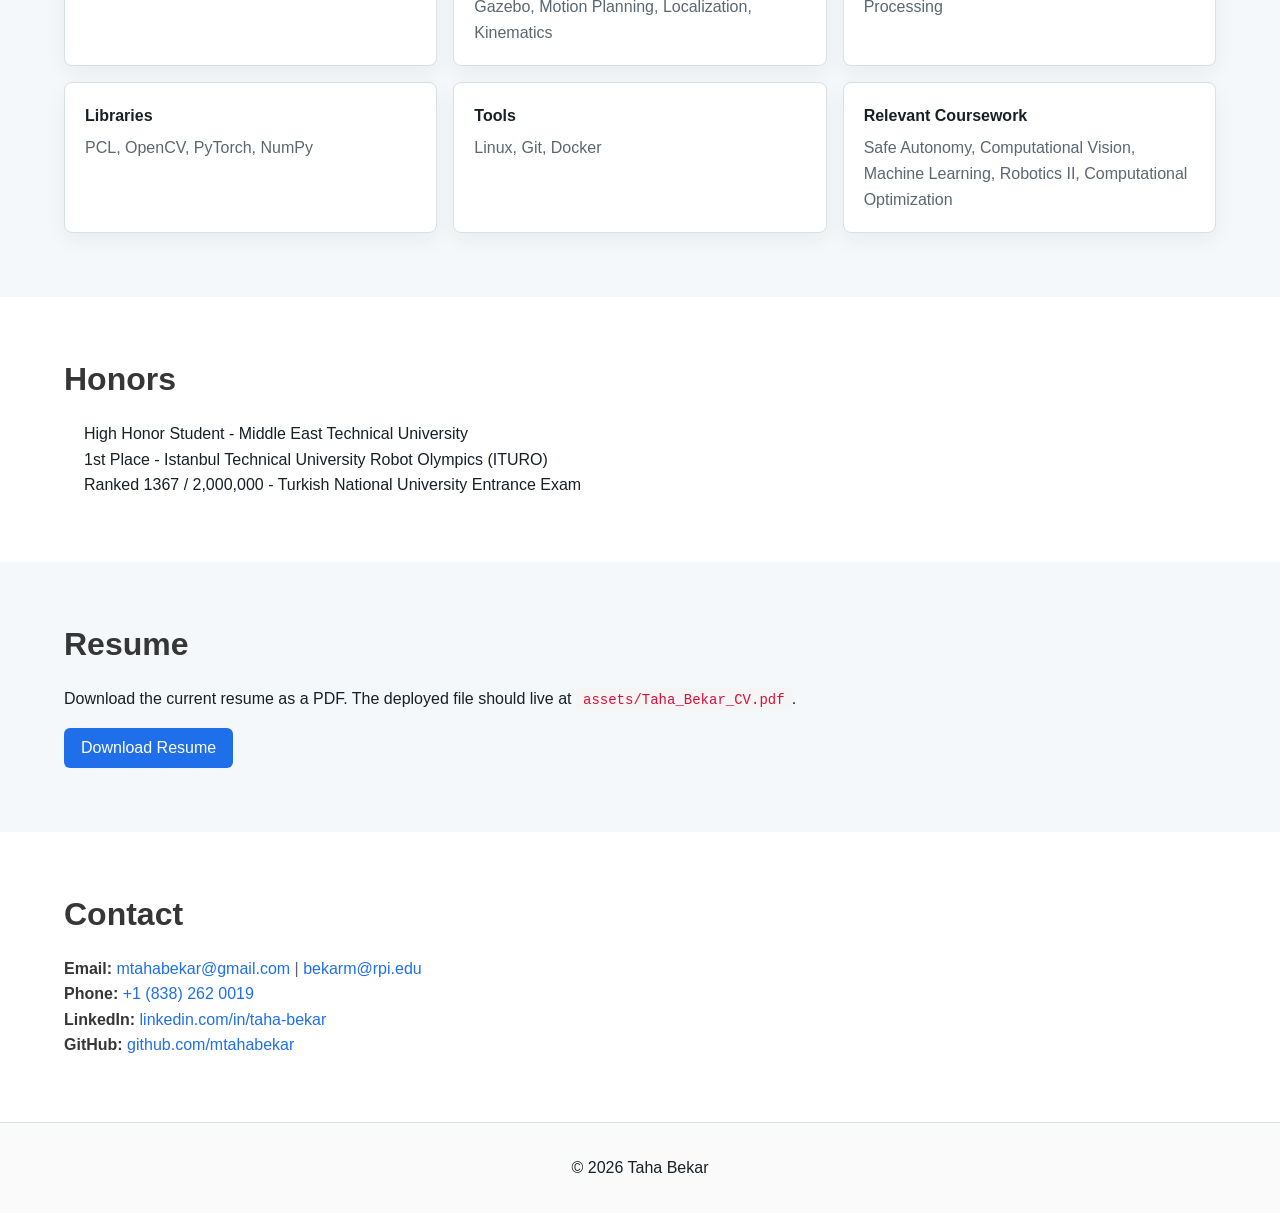
==== commit 098054bf: "adjustment" ====
--- a/index.html
+++ b/index.html
@@ -47,10 +47,8 @@
                         </div>
                     </div>
                     <div class="column">
-                        <figure class="image-placeholder portrait-placeholder" role="img" aria-label="Portrait of Taha Bekar">
-                            <!-- Export assets/images/profile.HEIC as assets/images/profile.jpg or .png before publishing. -->
-                            <span>Profile image pending web format</span>
-                            <code>assets/images/profile.jpg</code>
+                        <figure class="media-frame portrait-placeholder">
+                            <img src="assets/images/profile.jpg" alt="Portrait of Taha Bekar">
                         </figure>
                     </div>
                 </div>
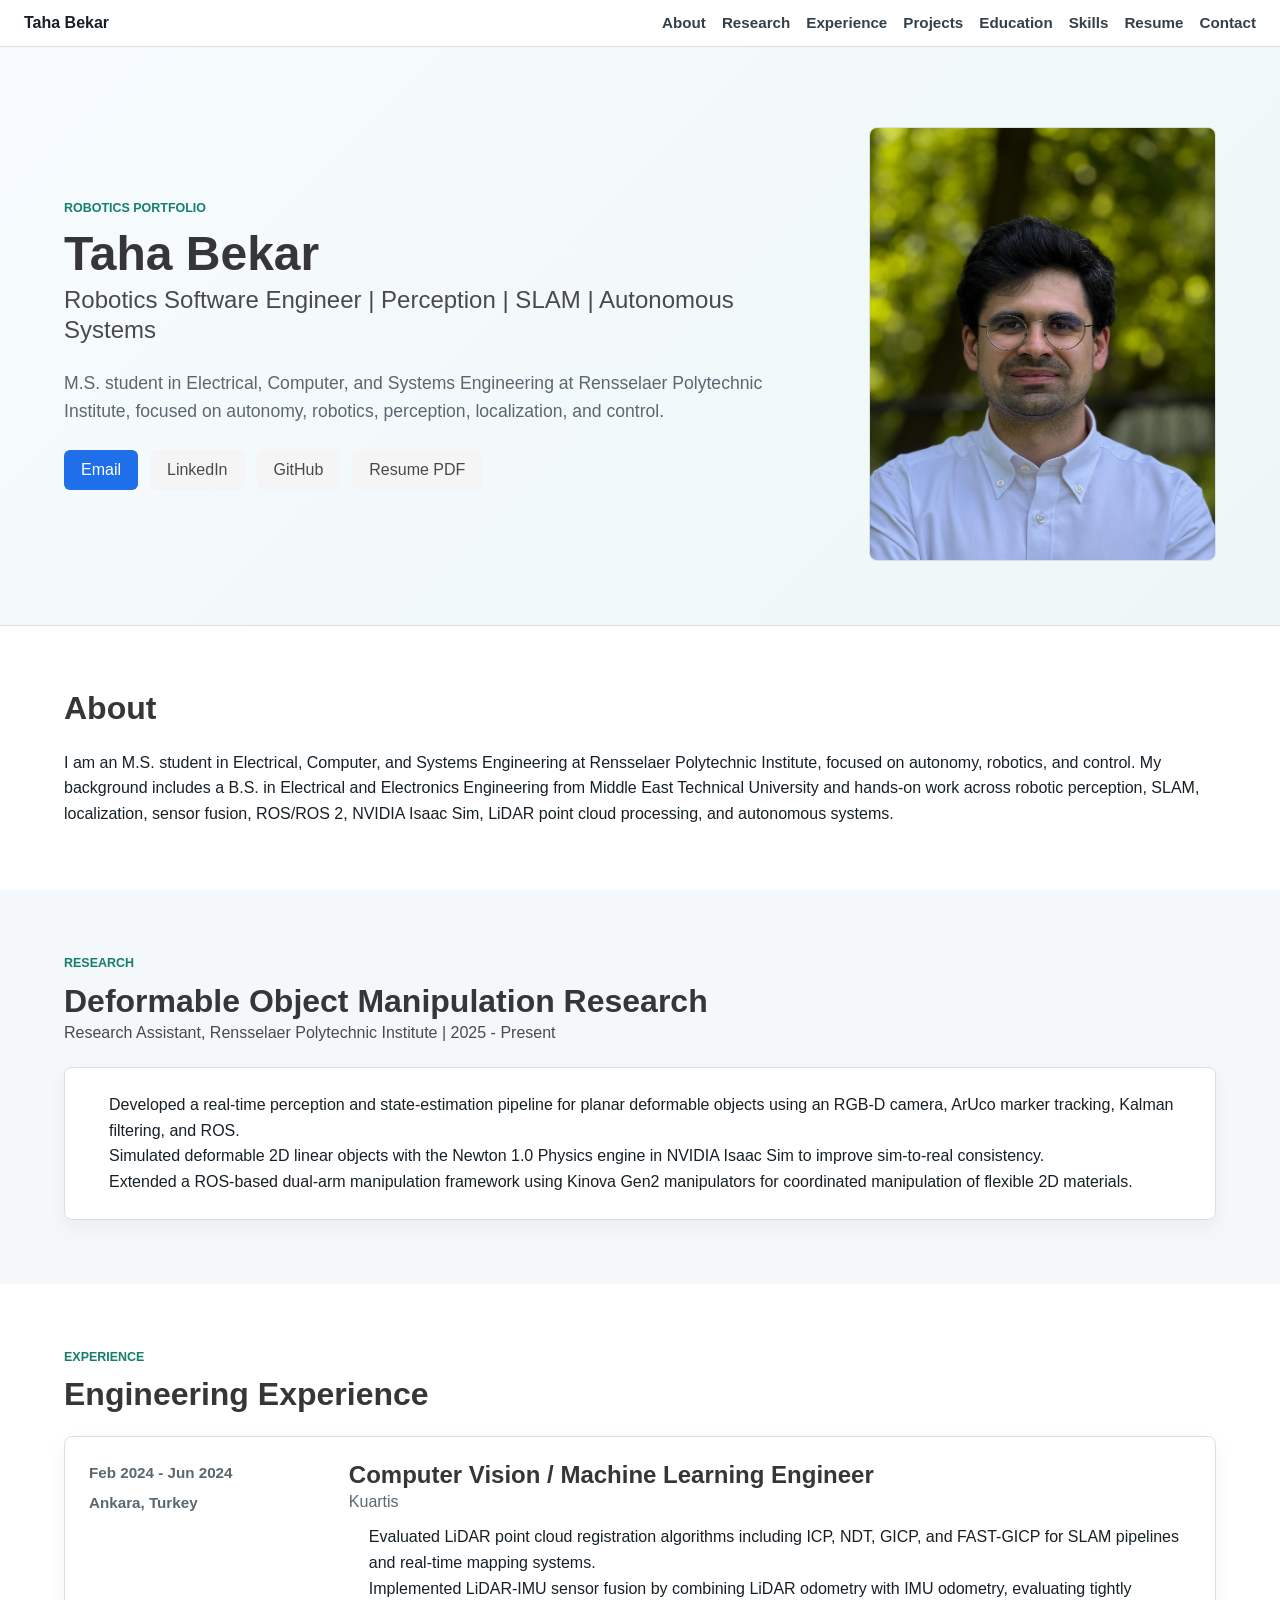
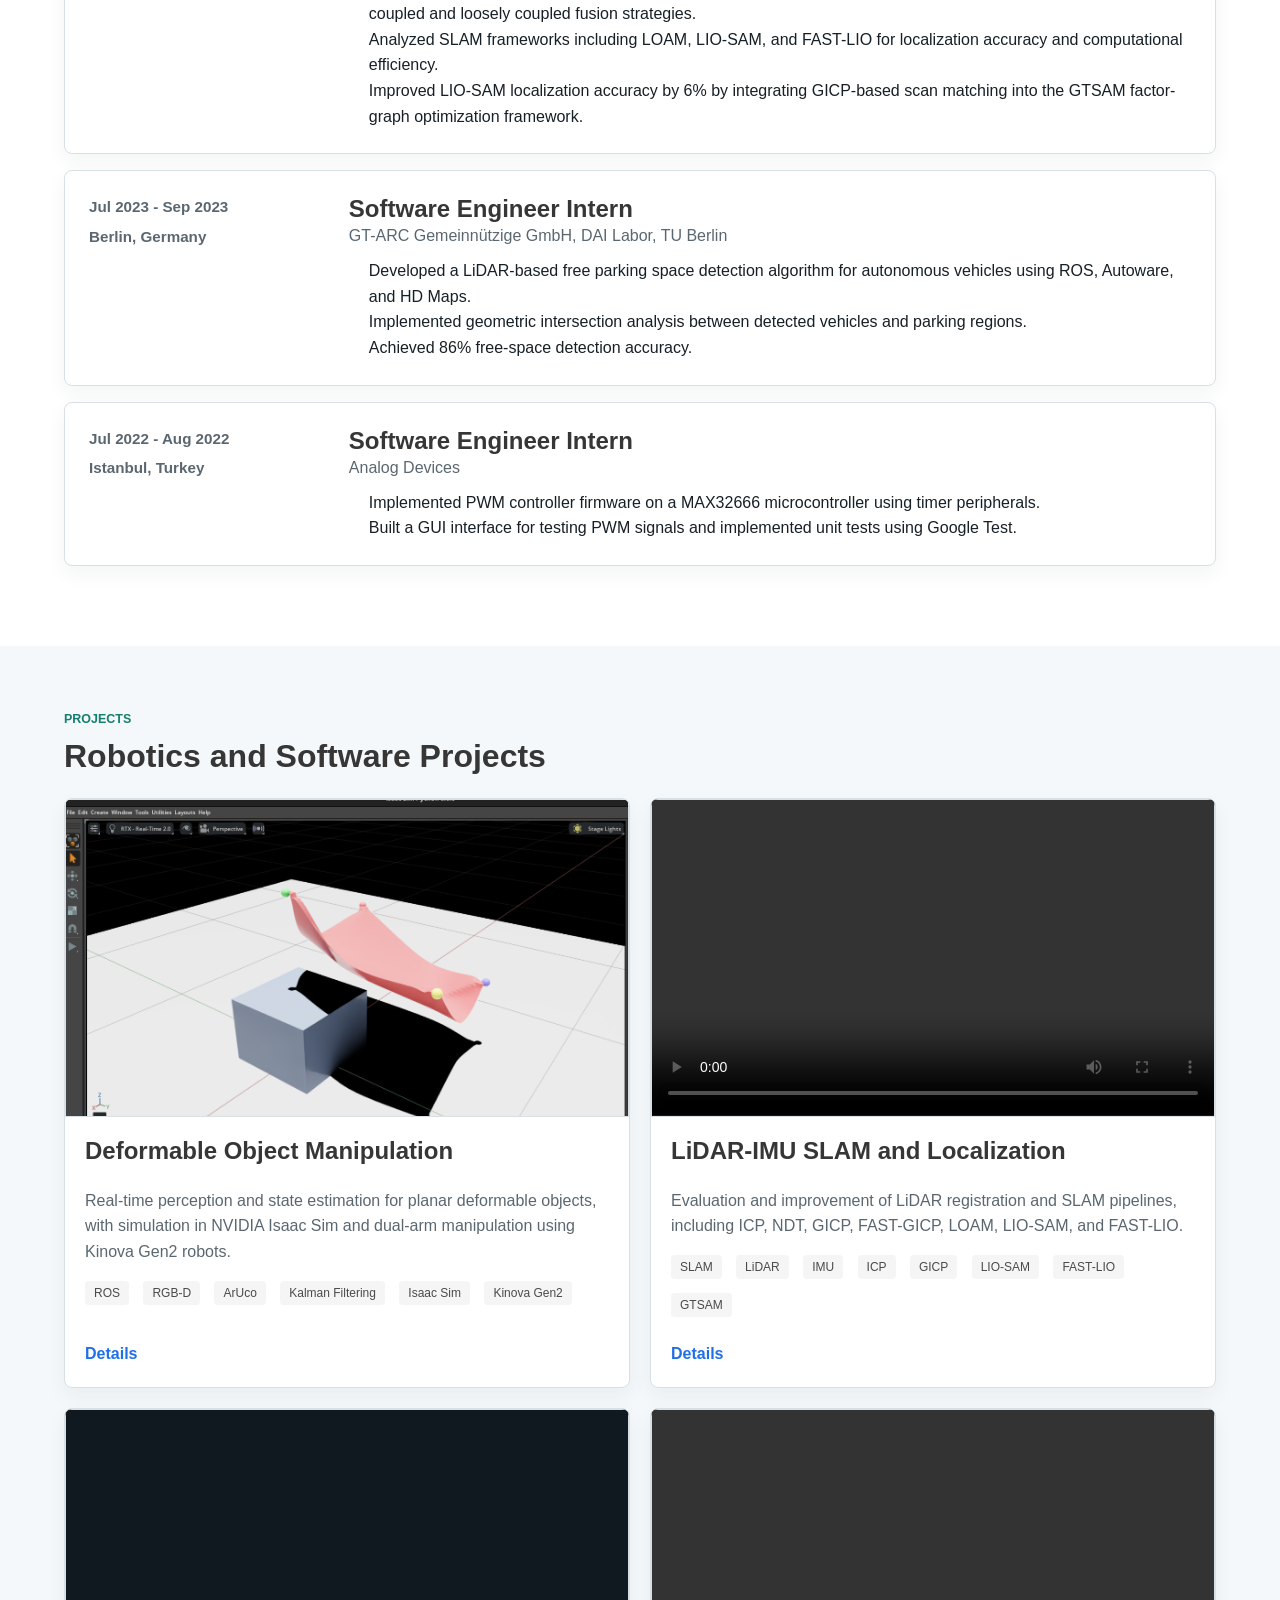
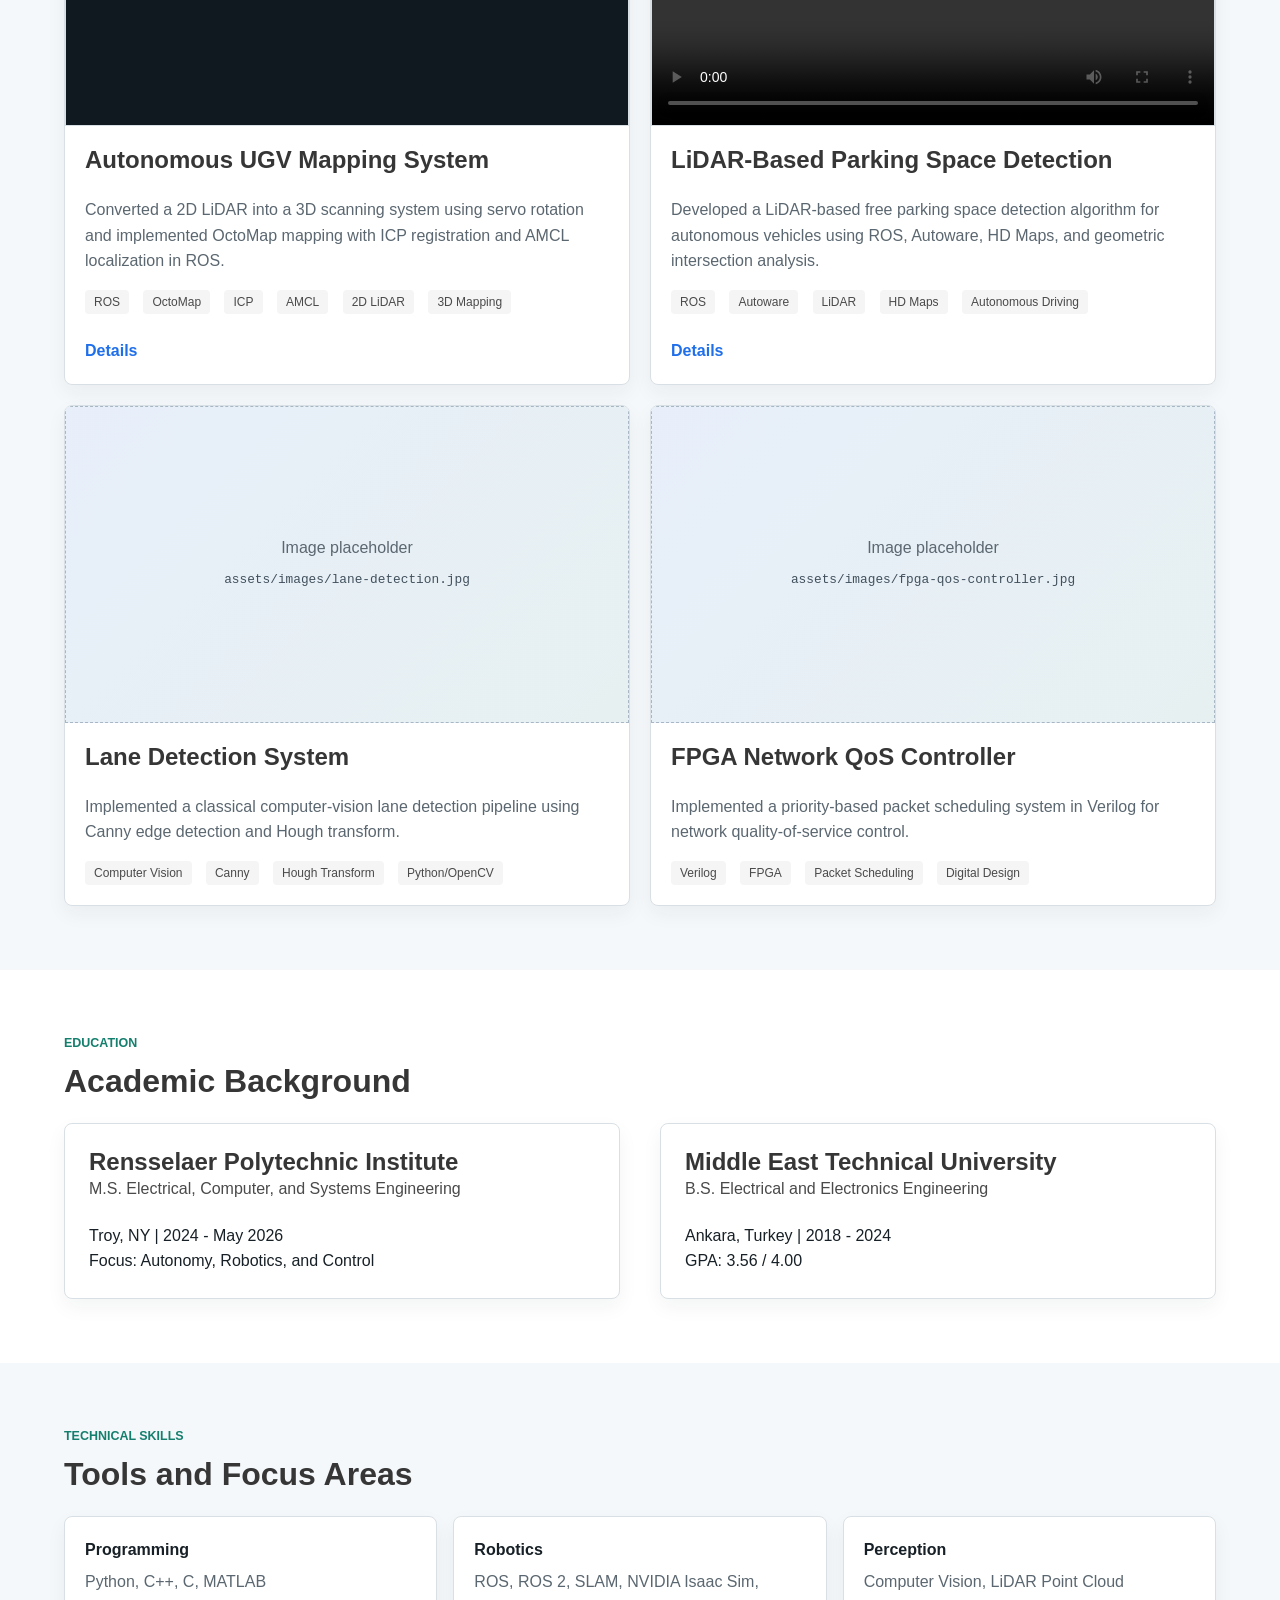
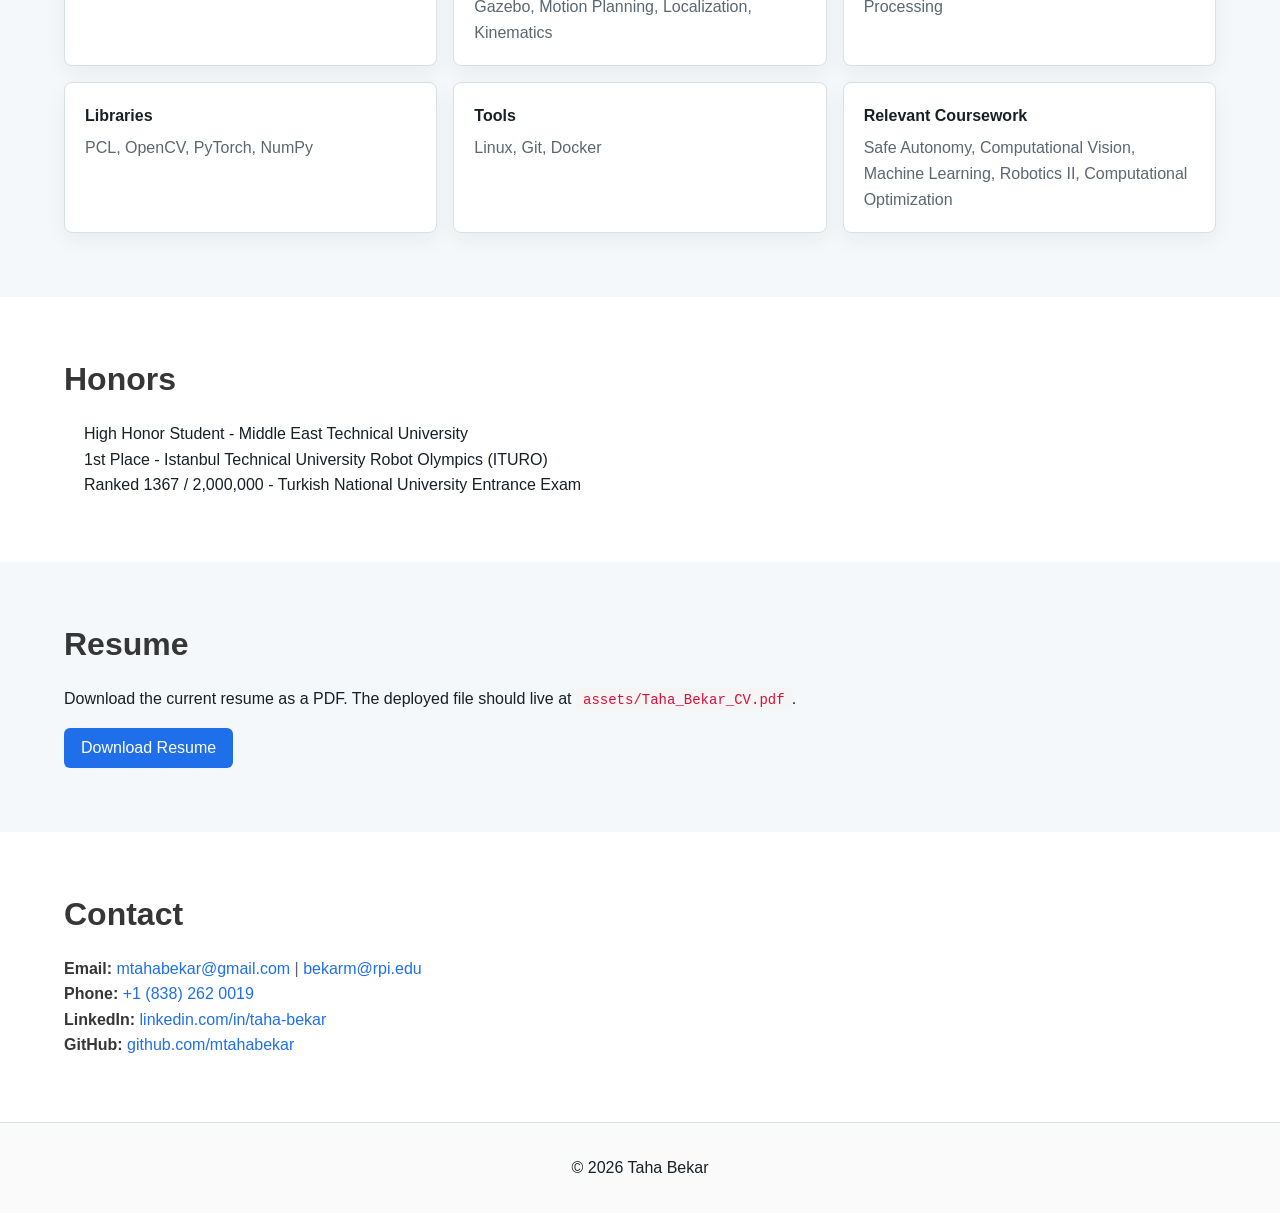
==== commit 3cc7d4c2: "videos for lidar slam" ====
--- a/index.html
+++ b/index.html
@@ -170,10 +170,11 @@
                 </article>
 
                 <article class="project-card">
-                    <figure class="image-placeholder project-image" role="img" aria-label="Placeholder image for LiDAR-IMU SLAM and localization project">
-                        <!-- Add project image at assets/images/lidar-slam.jpg when available. -->
-                        <span>Image placeholder</span>
-                        <code>assets/images/lidar-slam.jpg</code>
+                    <figure class="media-frame project-image">
+                        <video controls preload="metadata" playsinline>
+                            <source src="assets/images/lidar-slam-1.mp4" type="video/mp4">
+                            Your browser does not support the video tag.
+                        </video>
                     </figure>
                     <div class="project-content">
                         <h3 class="title is-4">LiDAR-IMU SLAM and Localization</h3>
--- a/css/portfolio.css
+++ b/css/portfolio.css
@@ -261,6 +261,16 @@
     margin-bottom: 2rem;
 }
 
+.project-media-stack {
+    display: grid;
+    gap: 1rem;
+    margin-bottom: 2rem;
+}
+
+.project-media-stack .project-detail-media {
+    margin-bottom: 0;
+}
+
 .project-detail h2 {
     margin-top: 2rem;
 }
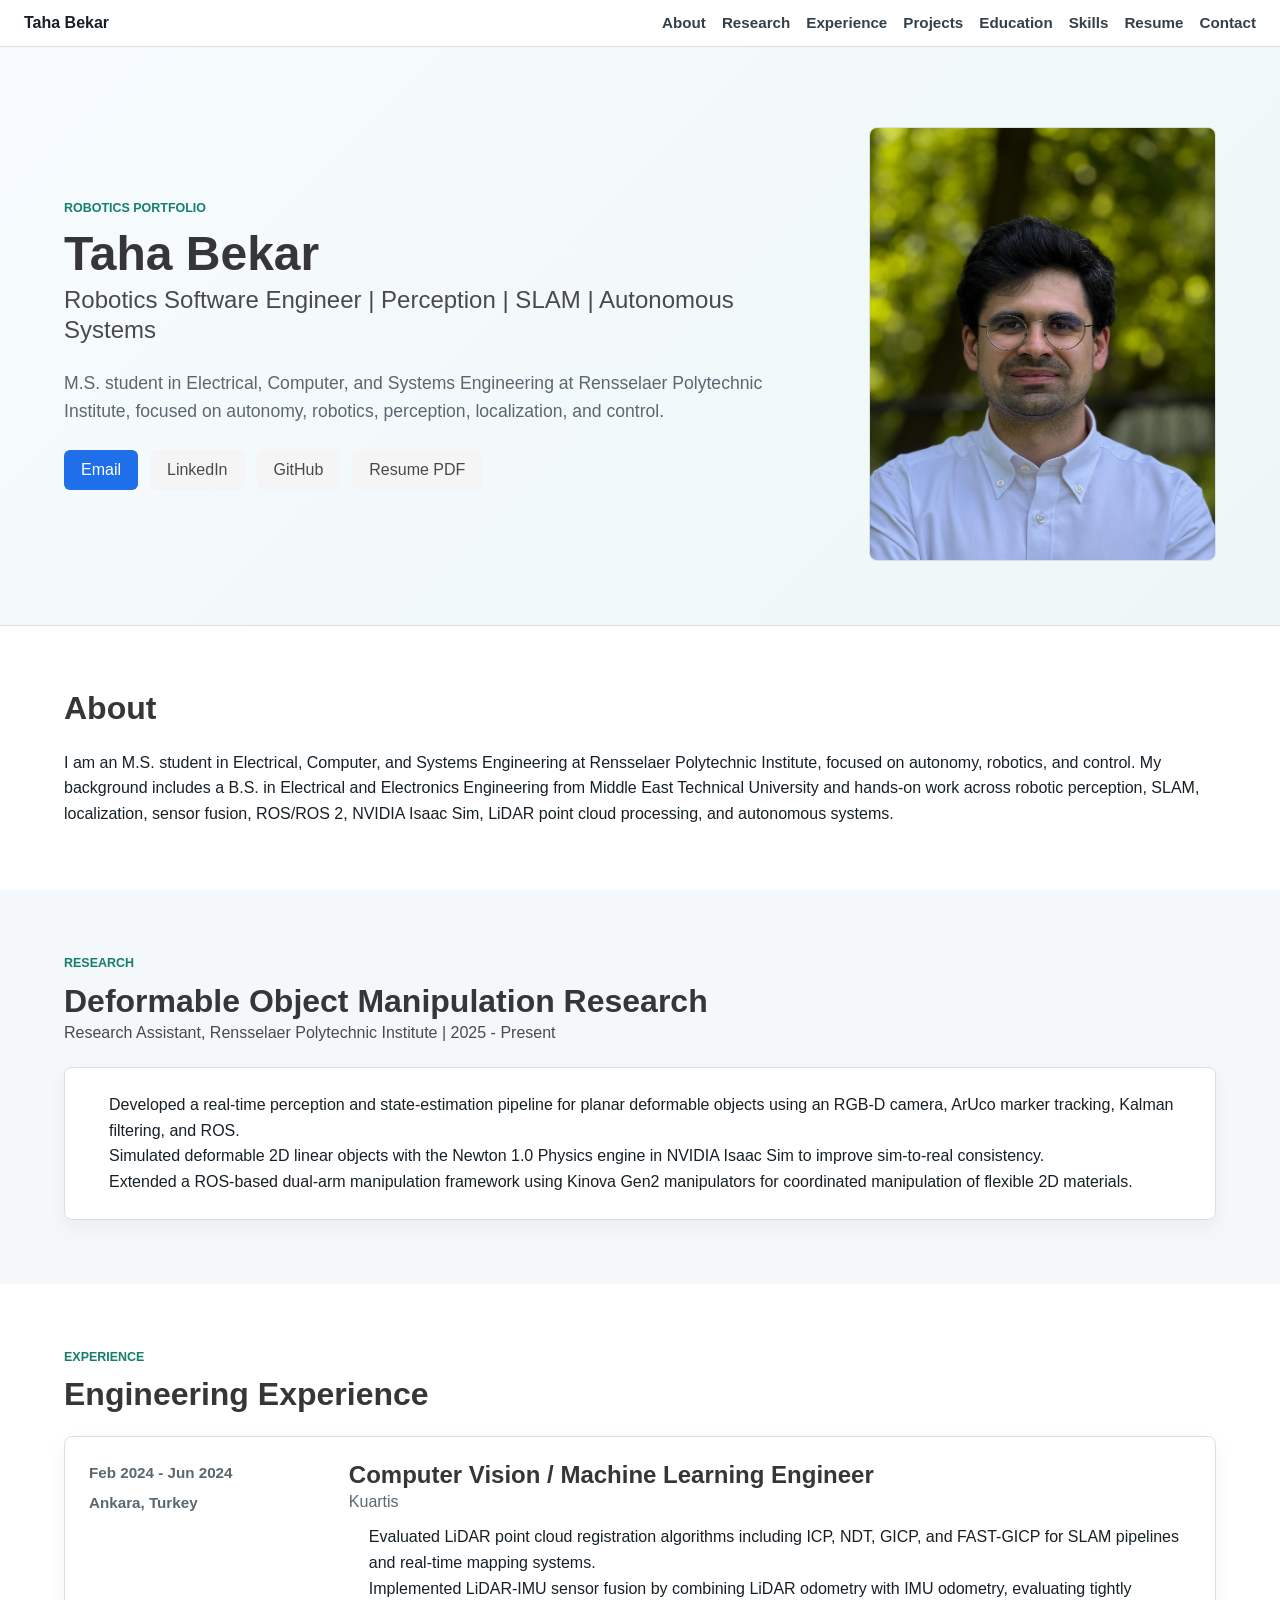
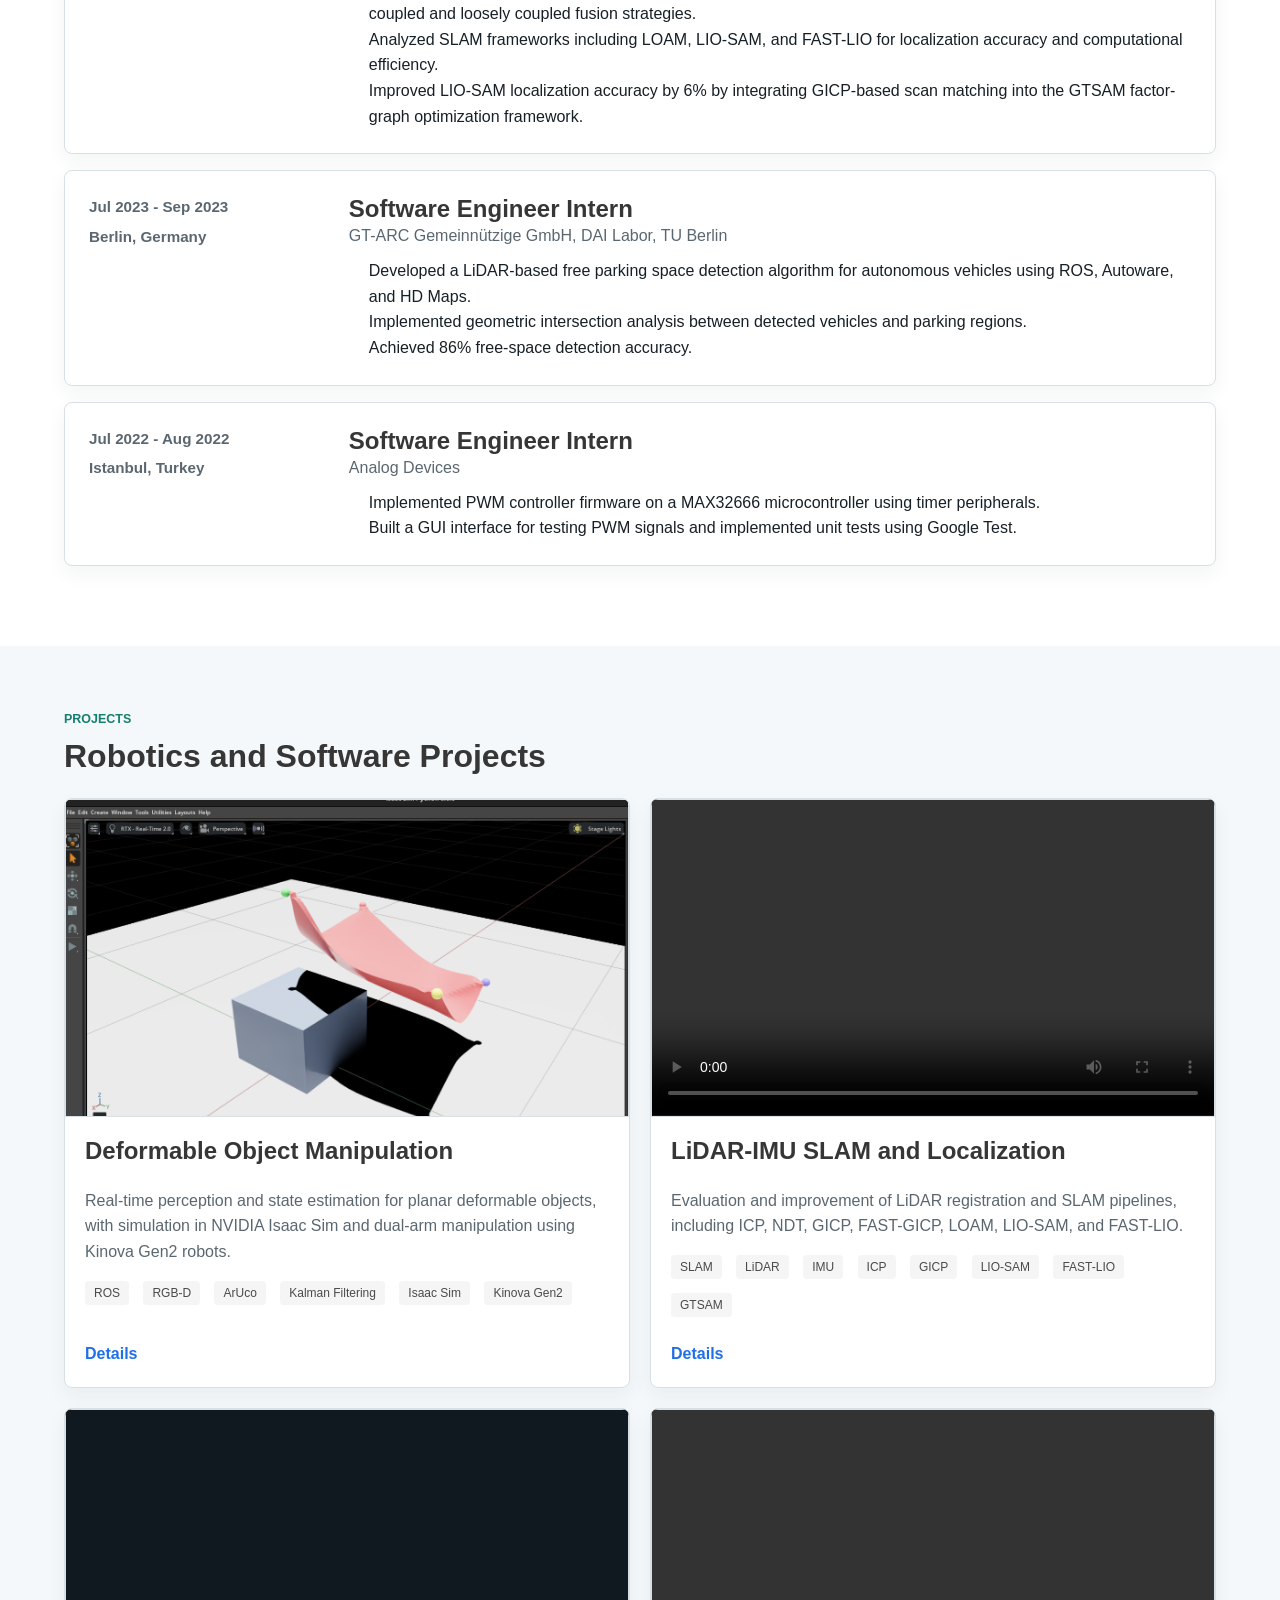
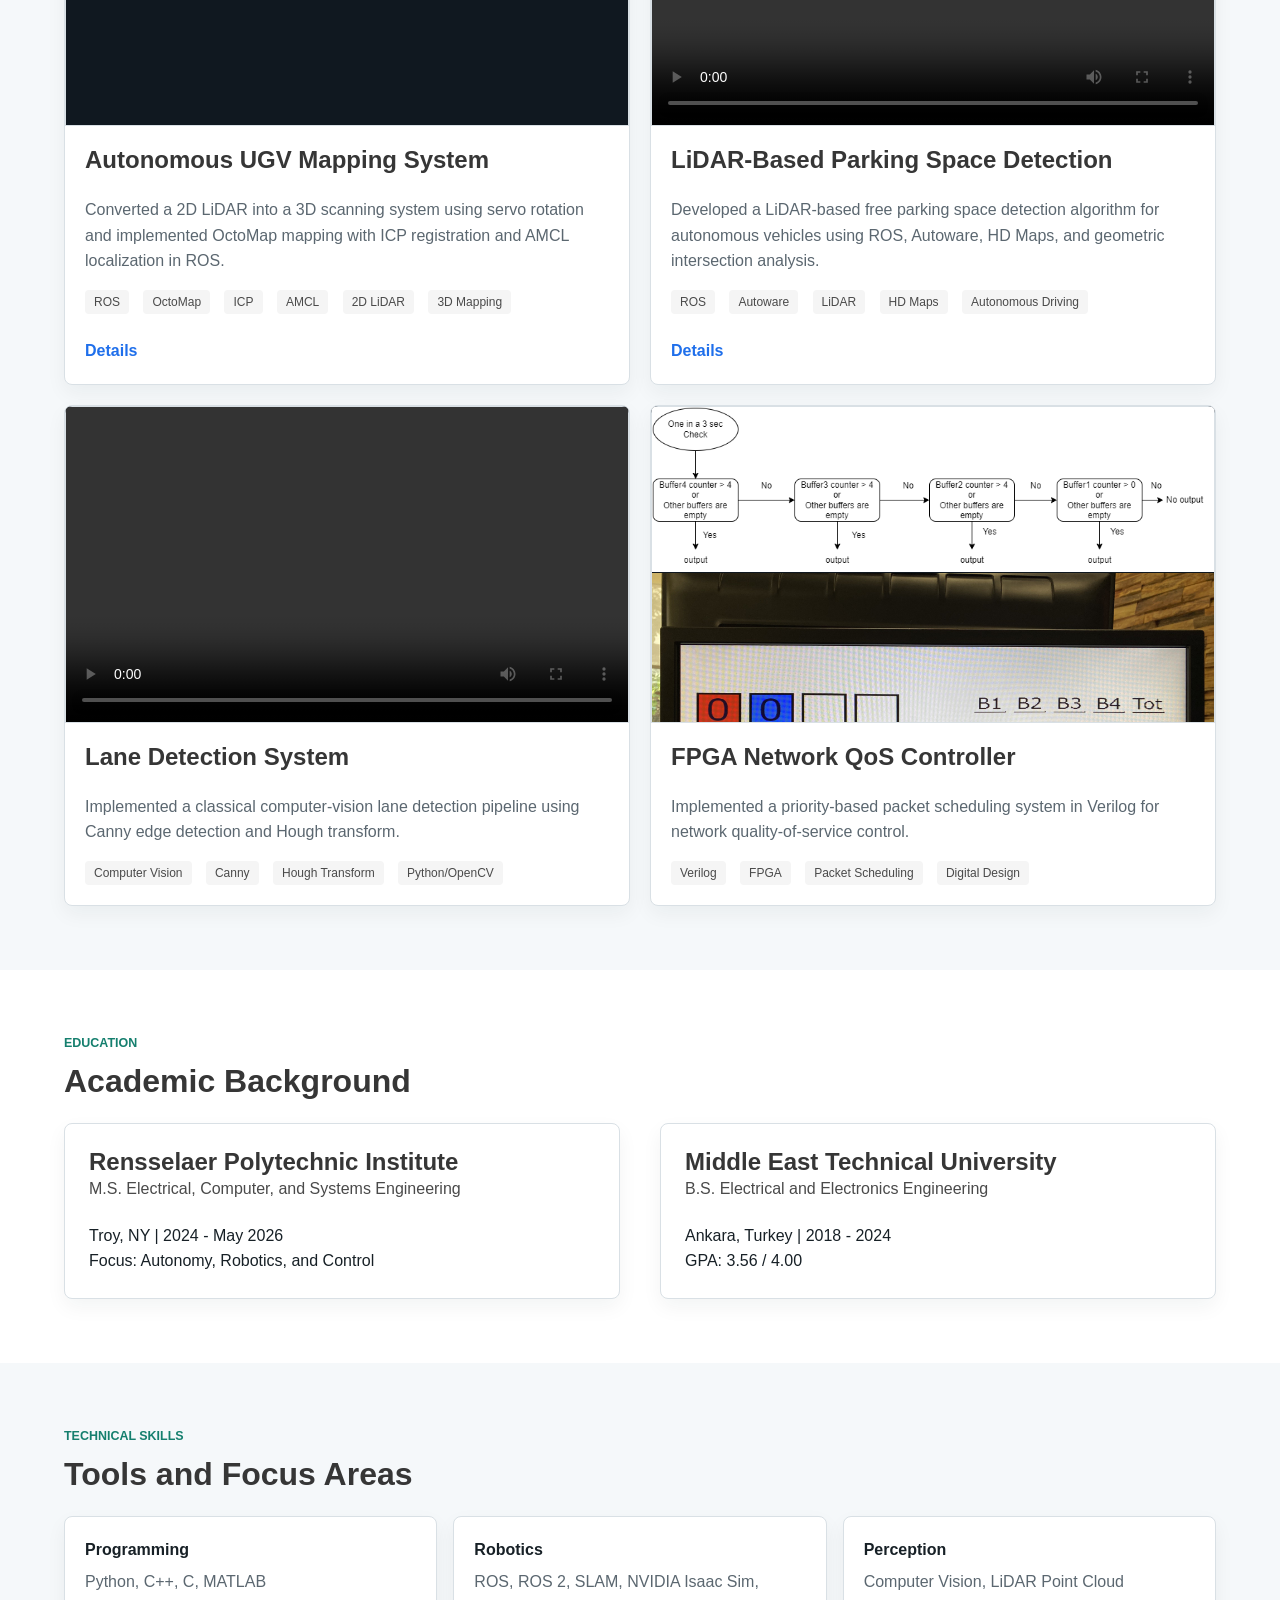
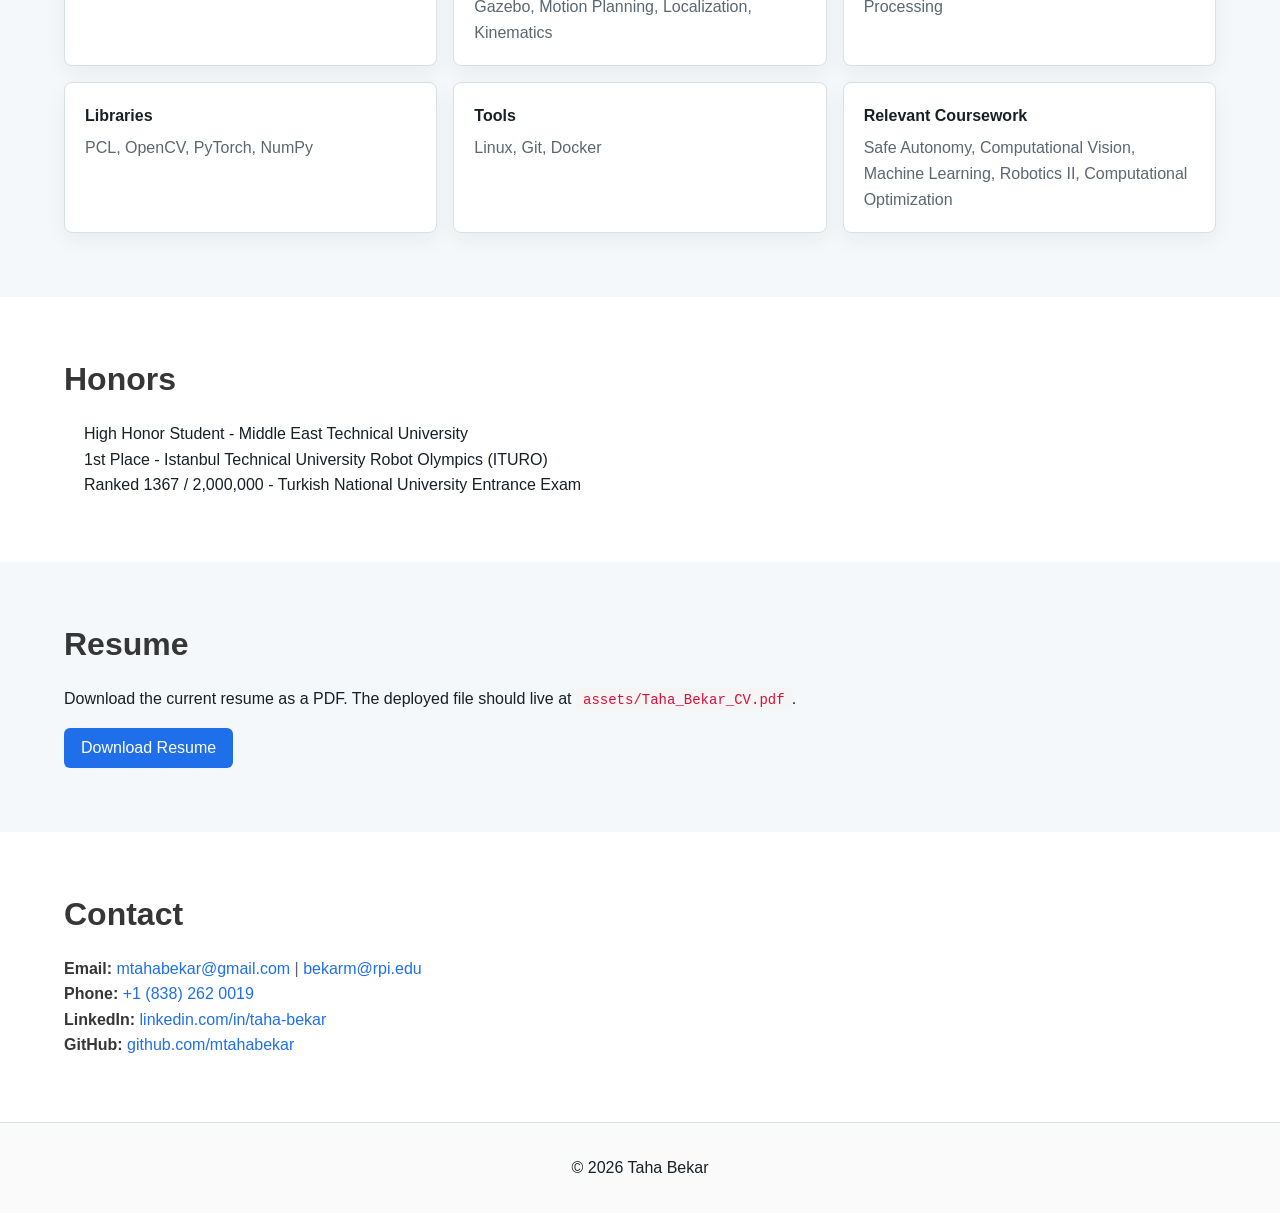
==== commit efd3a52c: "more image and video" ====
--- a/index.html
+++ b/index.html
@@ -240,10 +240,11 @@
                 </article>
 
                 <article class="project-card">
-                    <figure class="image-placeholder project-image" role="img" aria-label="Placeholder image for lane detection system">
-                        <!-- Add project image at assets/images/lane-detection.jpg. -->
-                        <span>Image placeholder</span>
-                        <code>assets/images/lane-detection.jpg</code>
+                    <figure class="media-frame project-image">
+                        <video controls preload="metadata" playsinline>
+                            <source src="assets/images/lane_detection.mp4" type="video/mp4">
+                            Your browser does not support the video tag.
+                        </video>
                     </figure>
                     <div class="project-content">
                         <h3 class="title is-4">Lane Detection System</h3>
@@ -258,10 +259,9 @@
                 </article>
 
                 <article class="project-card">
-                    <figure class="image-placeholder project-image" role="img" aria-label="Placeholder image for FPGA network QoS controller">
-                        <!-- Add project image at assets/images/fpga-qos-controller.jpg. -->
-                        <span>Image placeholder</span>
-                        <code>assets/images/fpga-qos-controller.jpg</code>
+                    <figure class="media-frame project-image fpga-media">
+                        <img src="assets/images/fpga_1.png" alt="FPGA QoS controller diagram">
+                        <img src="assets/images/fpga_2.jpg" alt="FPGA network QoS controller hardware setup">
                     </figure>
                     <div class="project-content">
                         <h3 class="title is-4">FPGA Network QoS Controller</h3>
--- a/css/portfolio.css
+++ b/css/portfolio.css
@@ -245,6 +245,17 @@
     width: 100%;
 }
 
+.fpga-media {
+    display: grid;
+    gap: 1px;
+    grid-template-rows: 0.38fr 0.62fr;
+}
+
+.fpga-media img {
+    background: #ffffff;
+    object-fit: contain;
+}
+
 .portrait-placeholder {
     aspect-ratio: 4 / 5;
     border-radius: 8px;
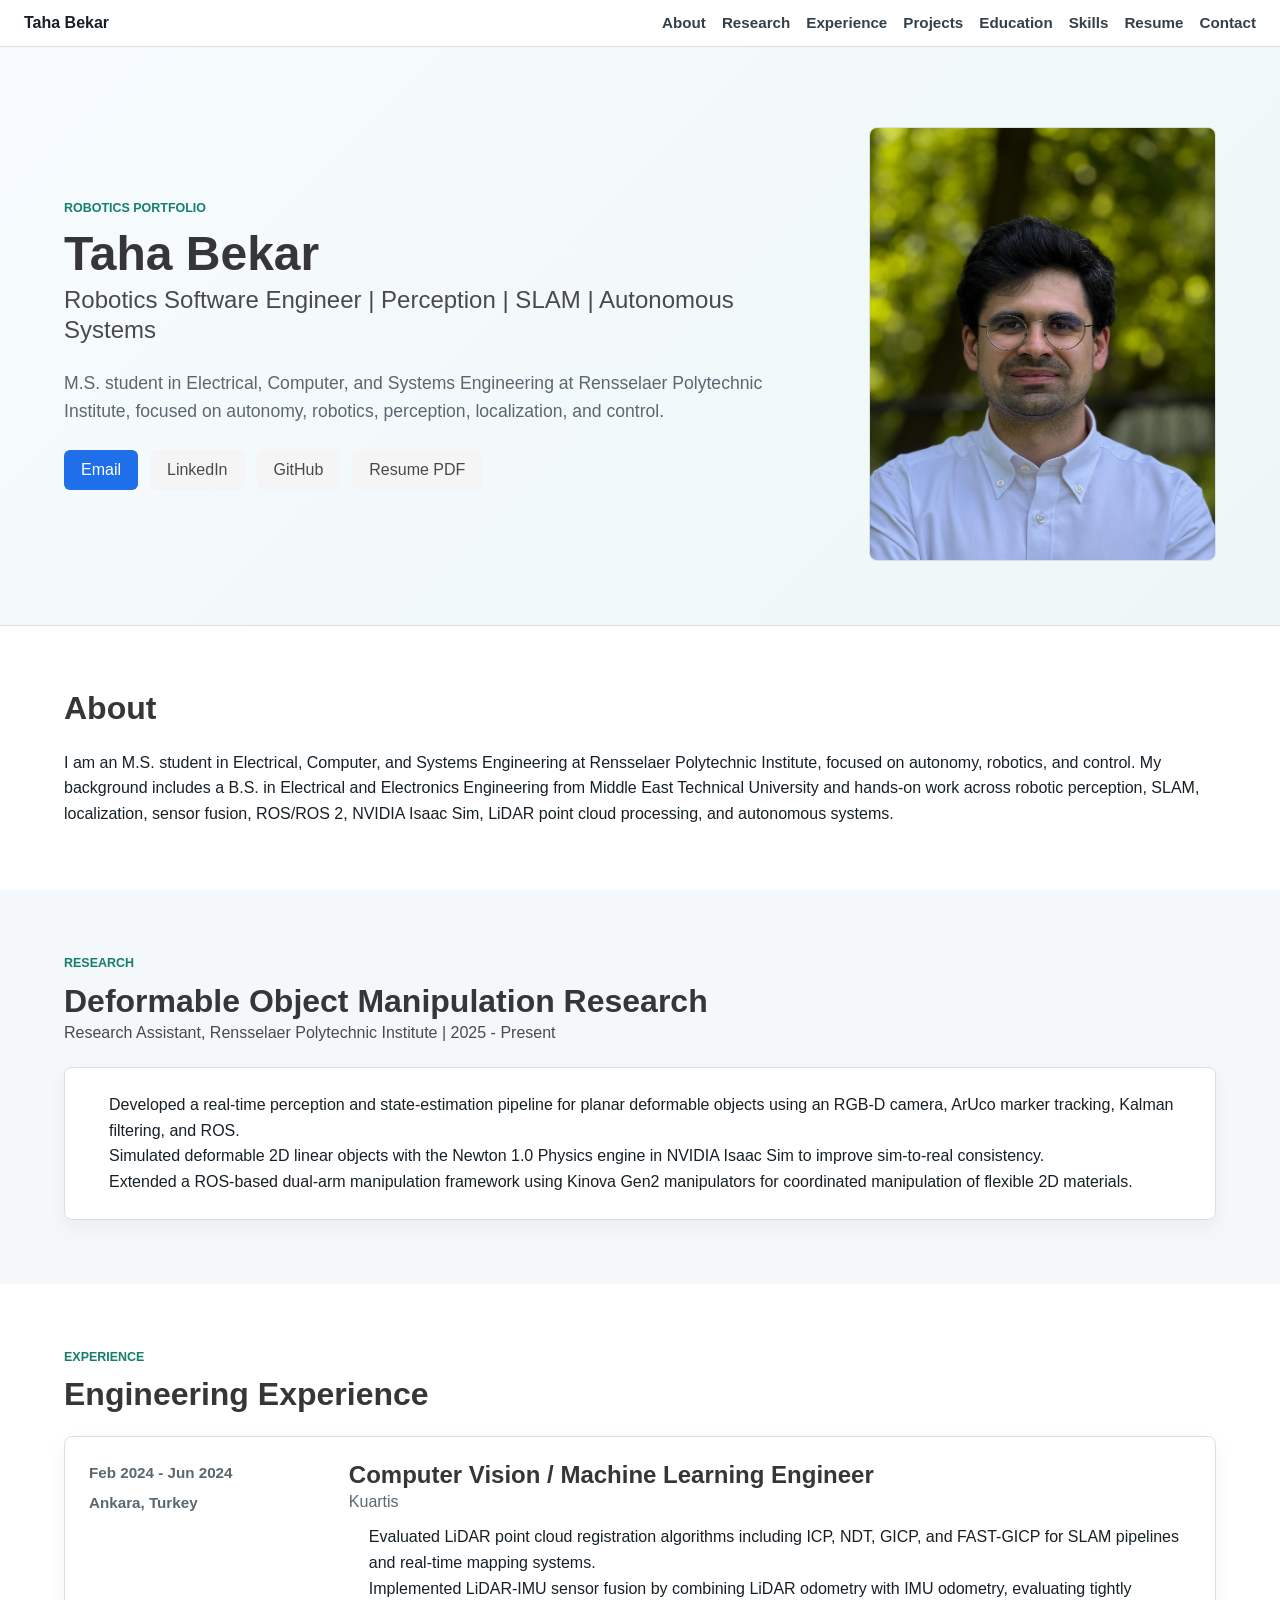
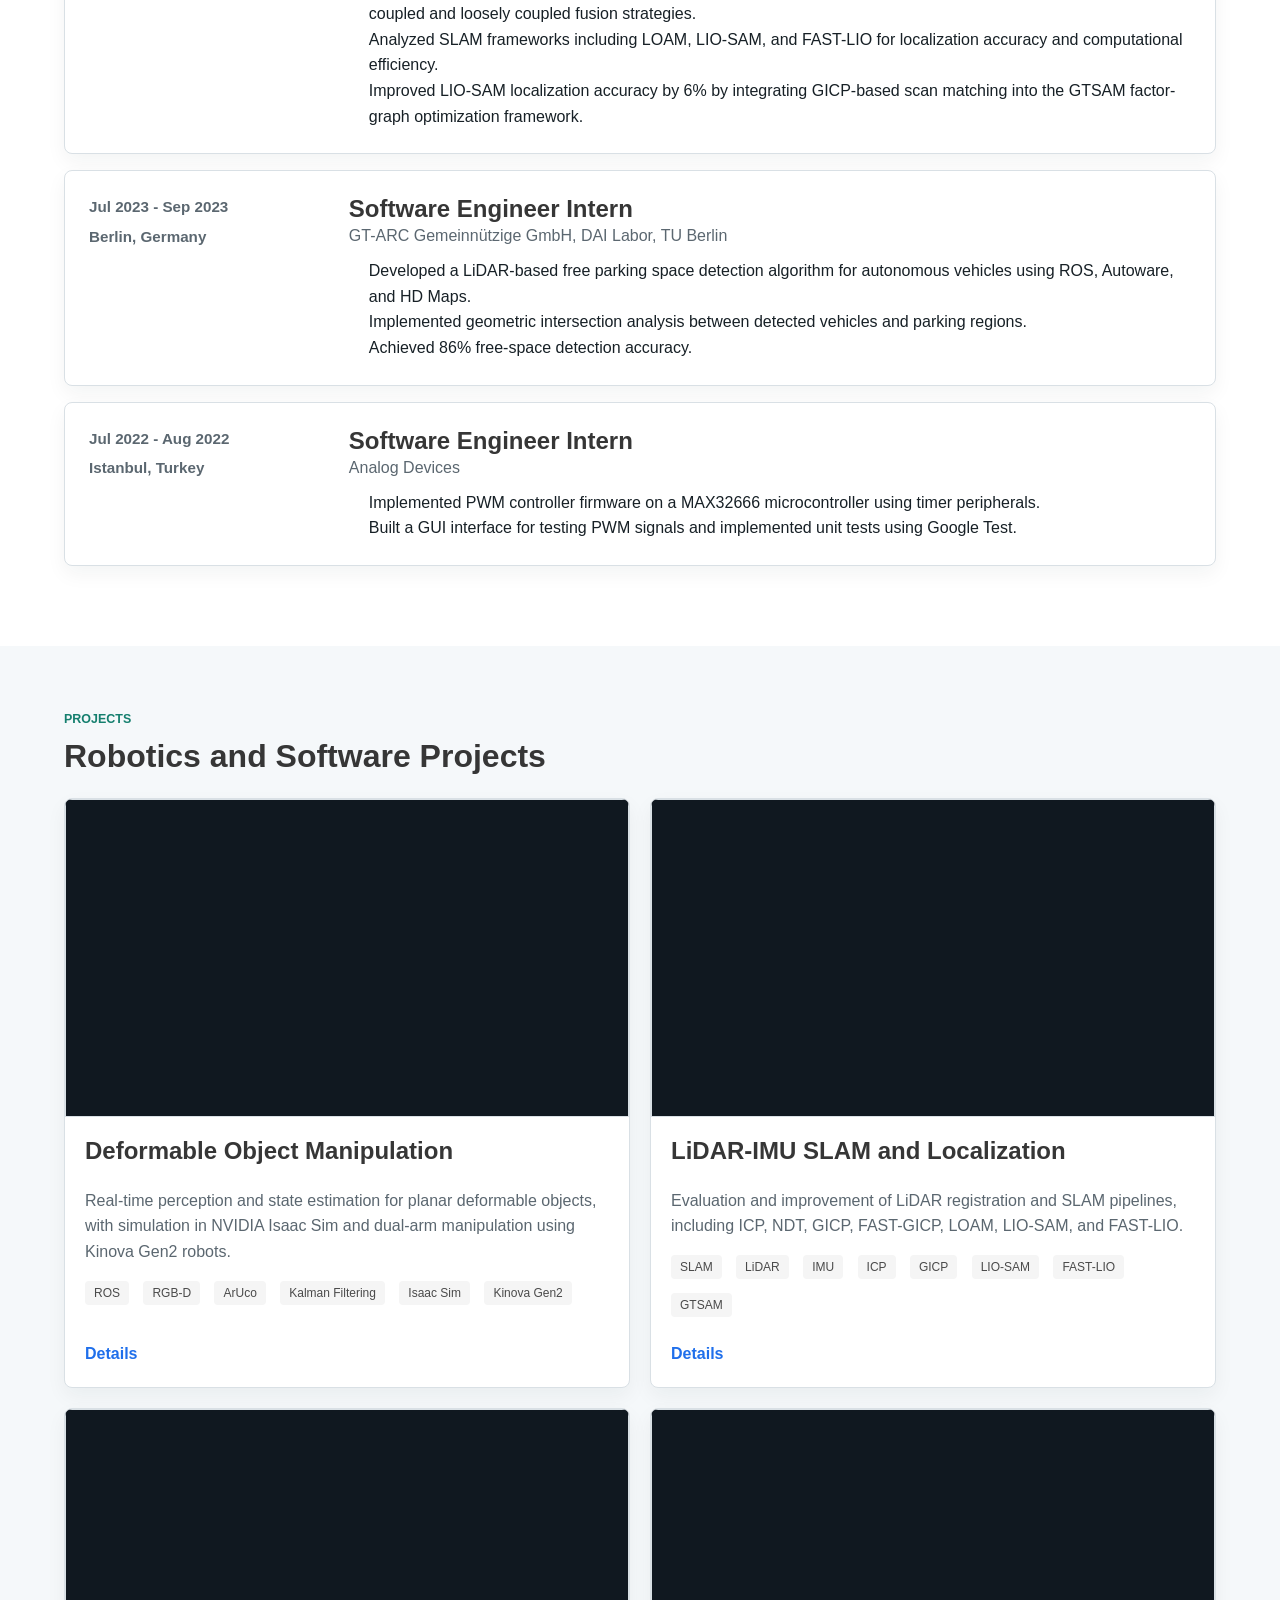
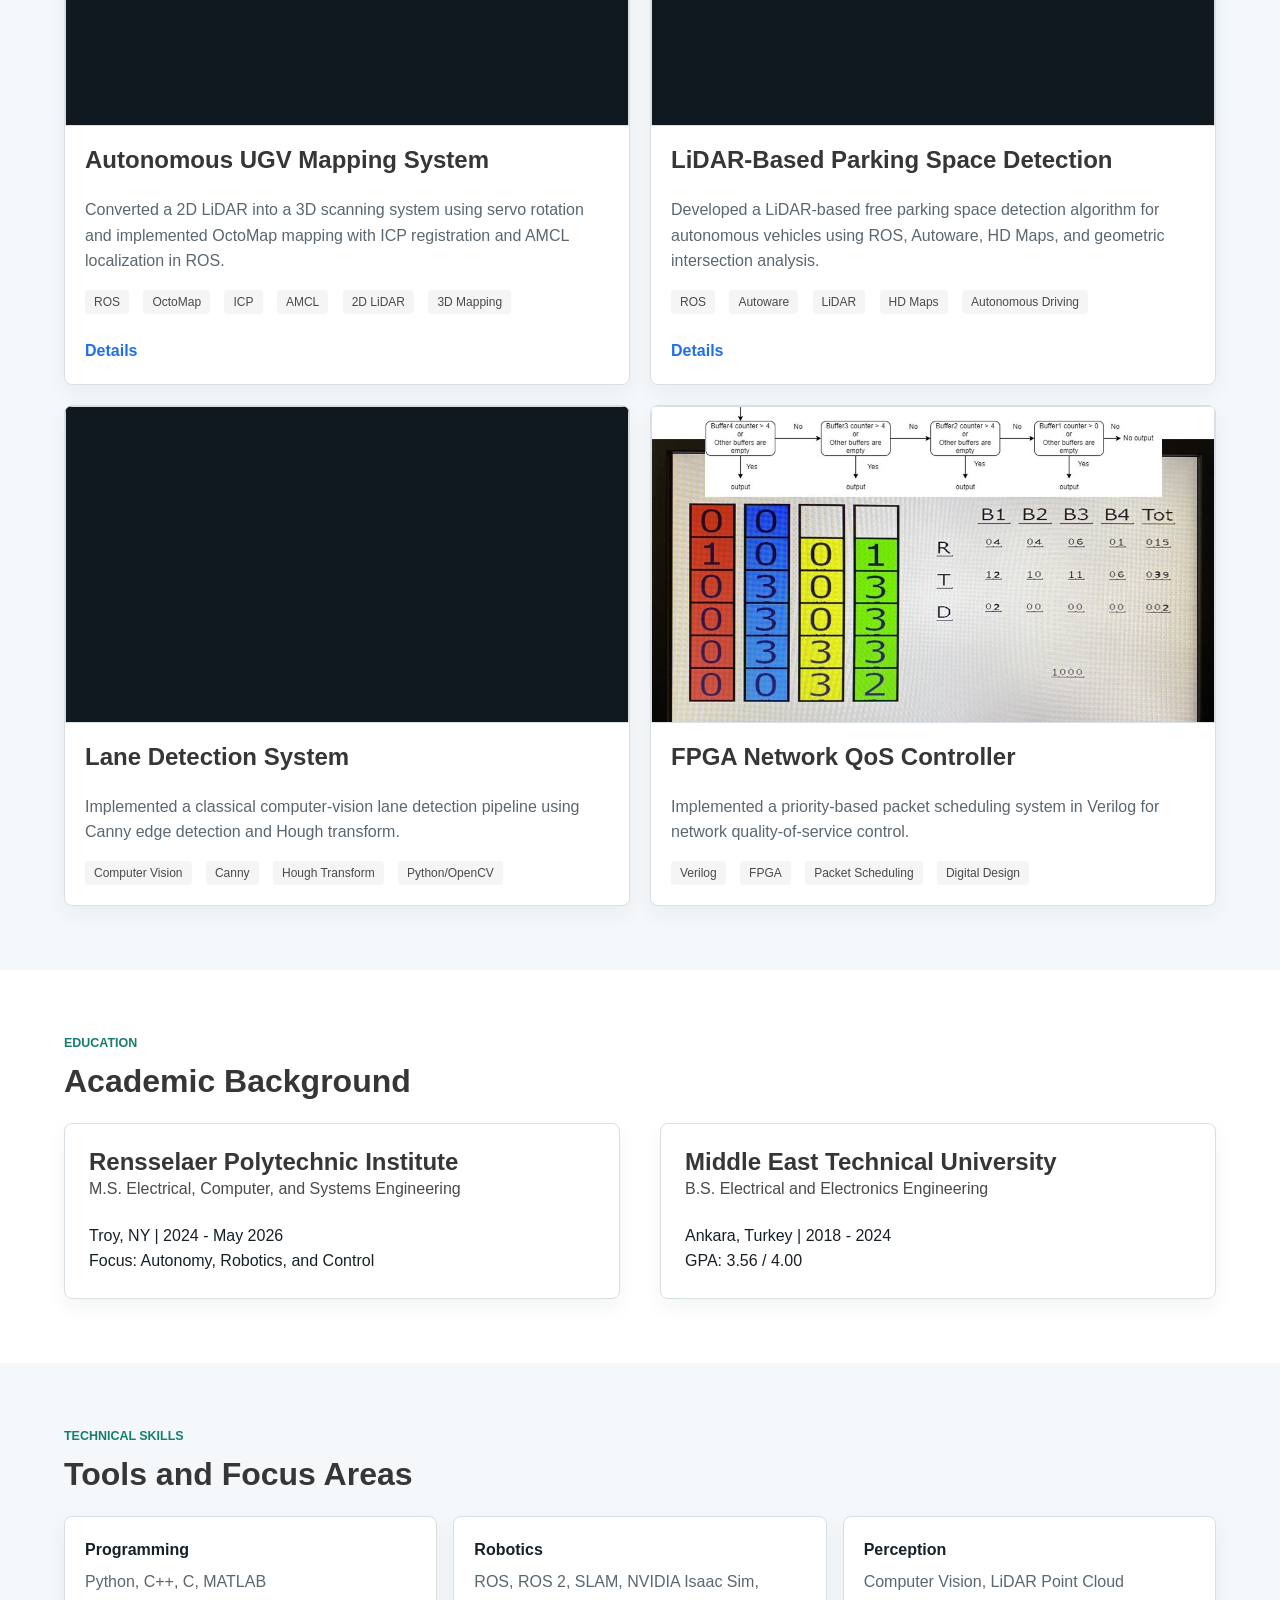
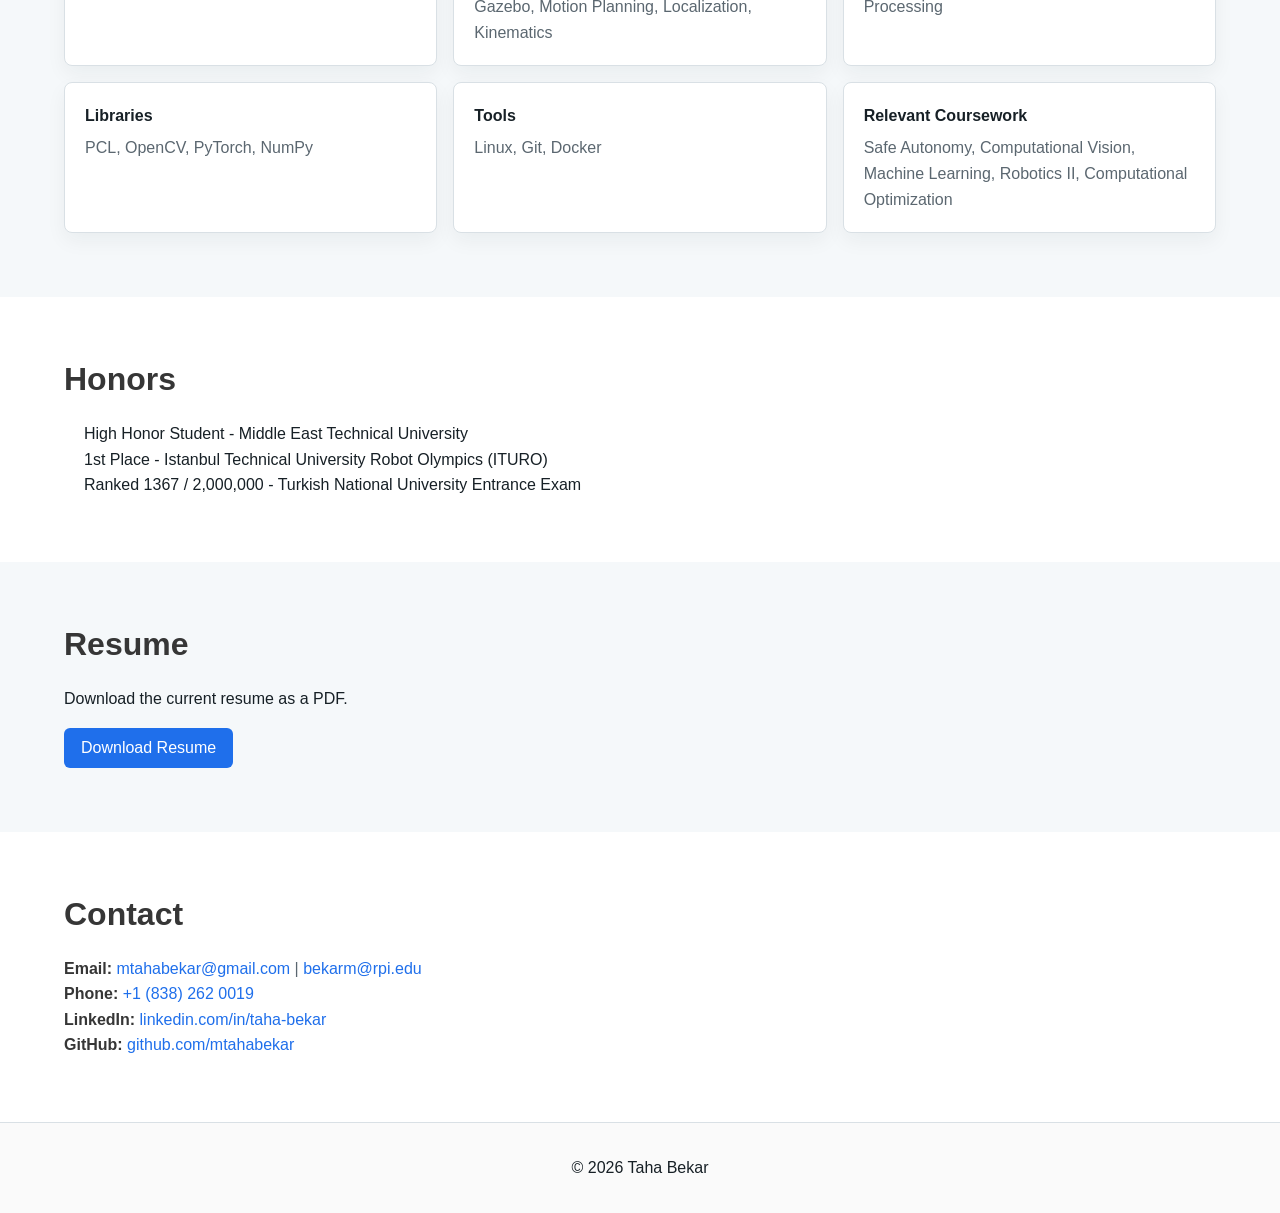
==== commit 635a21a0: "images and videos fixed" ====
--- a/index.html
+++ b/index.html
@@ -152,7 +152,13 @@
             <div class="project-grid">
                 <article class="project-card">
                     <figure class="media-frame project-image">
-                        <img src="assets/images/deformable-manipulation.png" alt="Deformable object manipulation research setup">
+                        <iframe
+                            src="https://www.youtube.com/embed/EaQOPBVk_W0"
+                            title="Deformable object manipulation research video"
+                            loading="lazy"
+                            allow="accelerometer; autoplay; clipboard-write; encrypted-media; gyroscope; picture-in-picture; web-share"
+                            allowfullscreen>
+                        </iframe>
                     </figure>
                     <div class="project-content">
                         <h3 class="title is-4">Deformable Object Manipulation</h3>
@@ -171,10 +177,13 @@
 
                 <article class="project-card">
                     <figure class="media-frame project-image">
-                        <video controls preload="metadata" playsinline>
-                            <source src="assets/images/lidar-slam-1.mp4" type="video/mp4">
-                            Your browser does not support the video tag.
-                        </video>
+                        <iframe
+                            src="https://www.youtube.com/embed/Qf5c9lpxdgU"
+                            title="LiDAR-IMU SLAM and localization video"
+                            loading="lazy"
+                            allow="accelerometer; autoplay; clipboard-write; encrypted-media; gyroscope; picture-in-picture; web-share"
+                            allowfullscreen>
+                        </iframe>
                     </figure>
                     <div class="project-content">
                         <h3 class="title is-4">LiDAR-IMU SLAM and Localization</h3>
@@ -220,10 +229,13 @@
 
                 <article class="project-card">
                     <figure class="media-frame project-image">
-                        <video controls preload="metadata" playsinline>
-                            <source src="assets/images/parking-detection.mp4" type="video/mp4">
-                            Your browser does not support the video tag.
-                        </video>
+                        <iframe
+                            src="https://www.youtube.com/embed/VNDclh1NsIs"
+                            title="LiDAR-based parking space detection video"
+                            loading="lazy"
+                            allow="accelerometer; autoplay; clipboard-write; encrypted-media; gyroscope; picture-in-picture; web-share"
+                            allowfullscreen>
+                        </iframe>
                     </figure>
                     <div class="project-content">
                         <h3 class="title is-4">LiDAR-Based Parking Space Detection</h3>
@@ -241,10 +253,13 @@
 
                 <article class="project-card">
                     <figure class="media-frame project-image">
-                        <video controls preload="metadata" playsinline>
-                            <source src="assets/images/lane_detection.mp4" type="video/mp4">
-                            Your browser does not support the video tag.
-                        </video>
+                        <iframe
+                            src="https://www.youtube.com/embed/I0izUzpThkc"
+                            title="Lane detection system video"
+                            loading="lazy"
+                            allow="accelerometer; autoplay; clipboard-write; encrypted-media; gyroscope; picture-in-picture; web-share"
+                            allowfullscreen>
+                        </iframe>
                     </figure>
                     <div class="project-content">
                         <h3 class="title is-4">Lane Detection System</h3>
@@ -259,9 +274,8 @@
                 </article>
 
                 <article class="project-card">
-                    <figure class="media-frame project-image fpga-media">
-                        <img src="assets/images/fpga_1.png" alt="FPGA QoS controller diagram">
-                        <img src="assets/images/fpga_2.jpg" alt="FPGA network QoS controller hardware setup">
+                    <figure class="media-frame project-image">
+                        <img src="assets/images/fpga.jpg" alt="FPGA network QoS controller hardware setup">
                     </figure>
                     <div class="project-content">
                         <h3 class="title is-4">FPGA Network QoS Controller</h3>
@@ -355,8 +369,7 @@
         <div class="container narrow">
             <h2 class="title is-3">Resume</h2>
             <p>
-                Download the current resume as a PDF. The deployed file should live at
-                <code>assets/Taha_Bekar_CV.pdf</code>.
+                Download the current resume as a PDF.
             </p>
             <p class="section-action">
                 <a class="button is-link" href="assets/Taha_Bekar_CV.pdf" target="_blank" rel="noopener">Download Resume</a>
--- a/css/portfolio.css
+++ b/css/portfolio.css
@@ -245,17 +245,6 @@
     width: 100%;
 }
 
-.fpga-media {
-    display: grid;
-    gap: 1px;
-    grid-template-rows: 0.38fr 0.62fr;
-}
-
-.fpga-media img {
-    background: #ffffff;
-    object-fit: contain;
-}
-
 .portrait-placeholder {
     aspect-ratio: 4 / 5;
     border-radius: 8px;
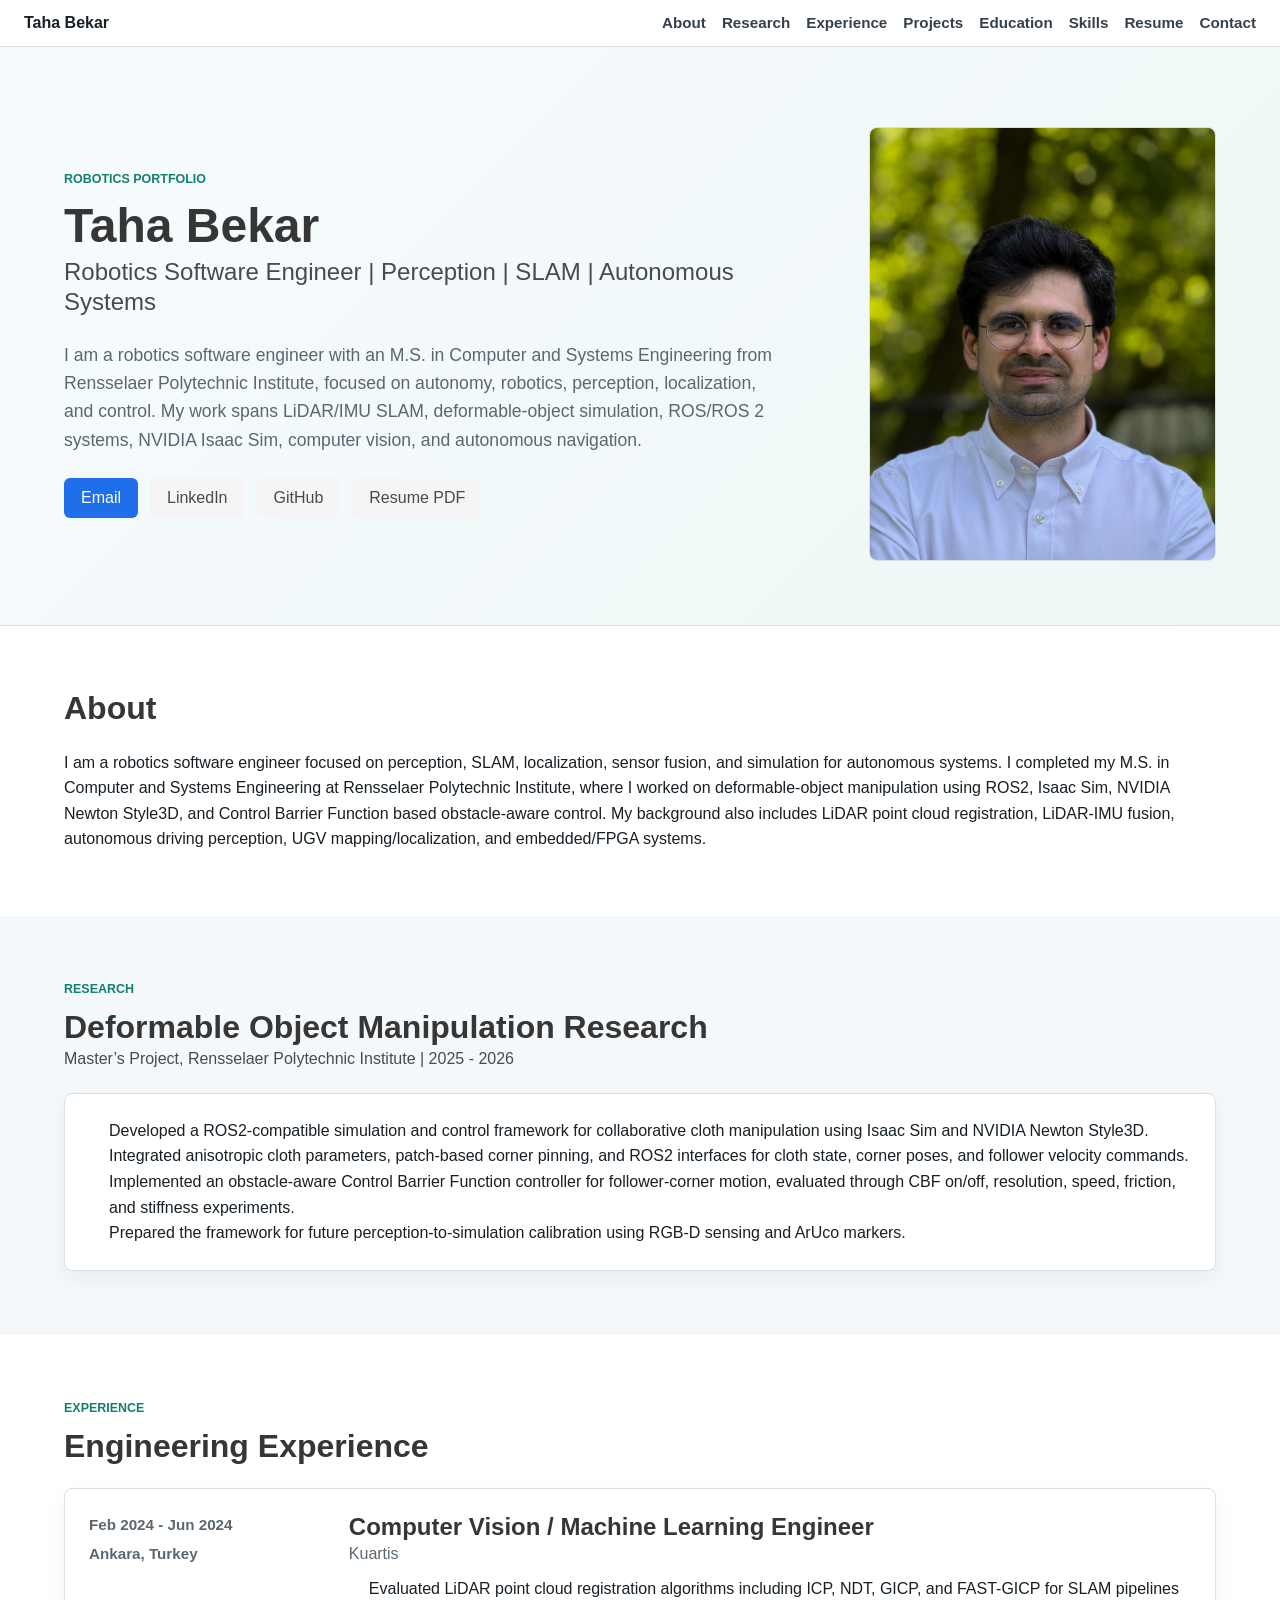
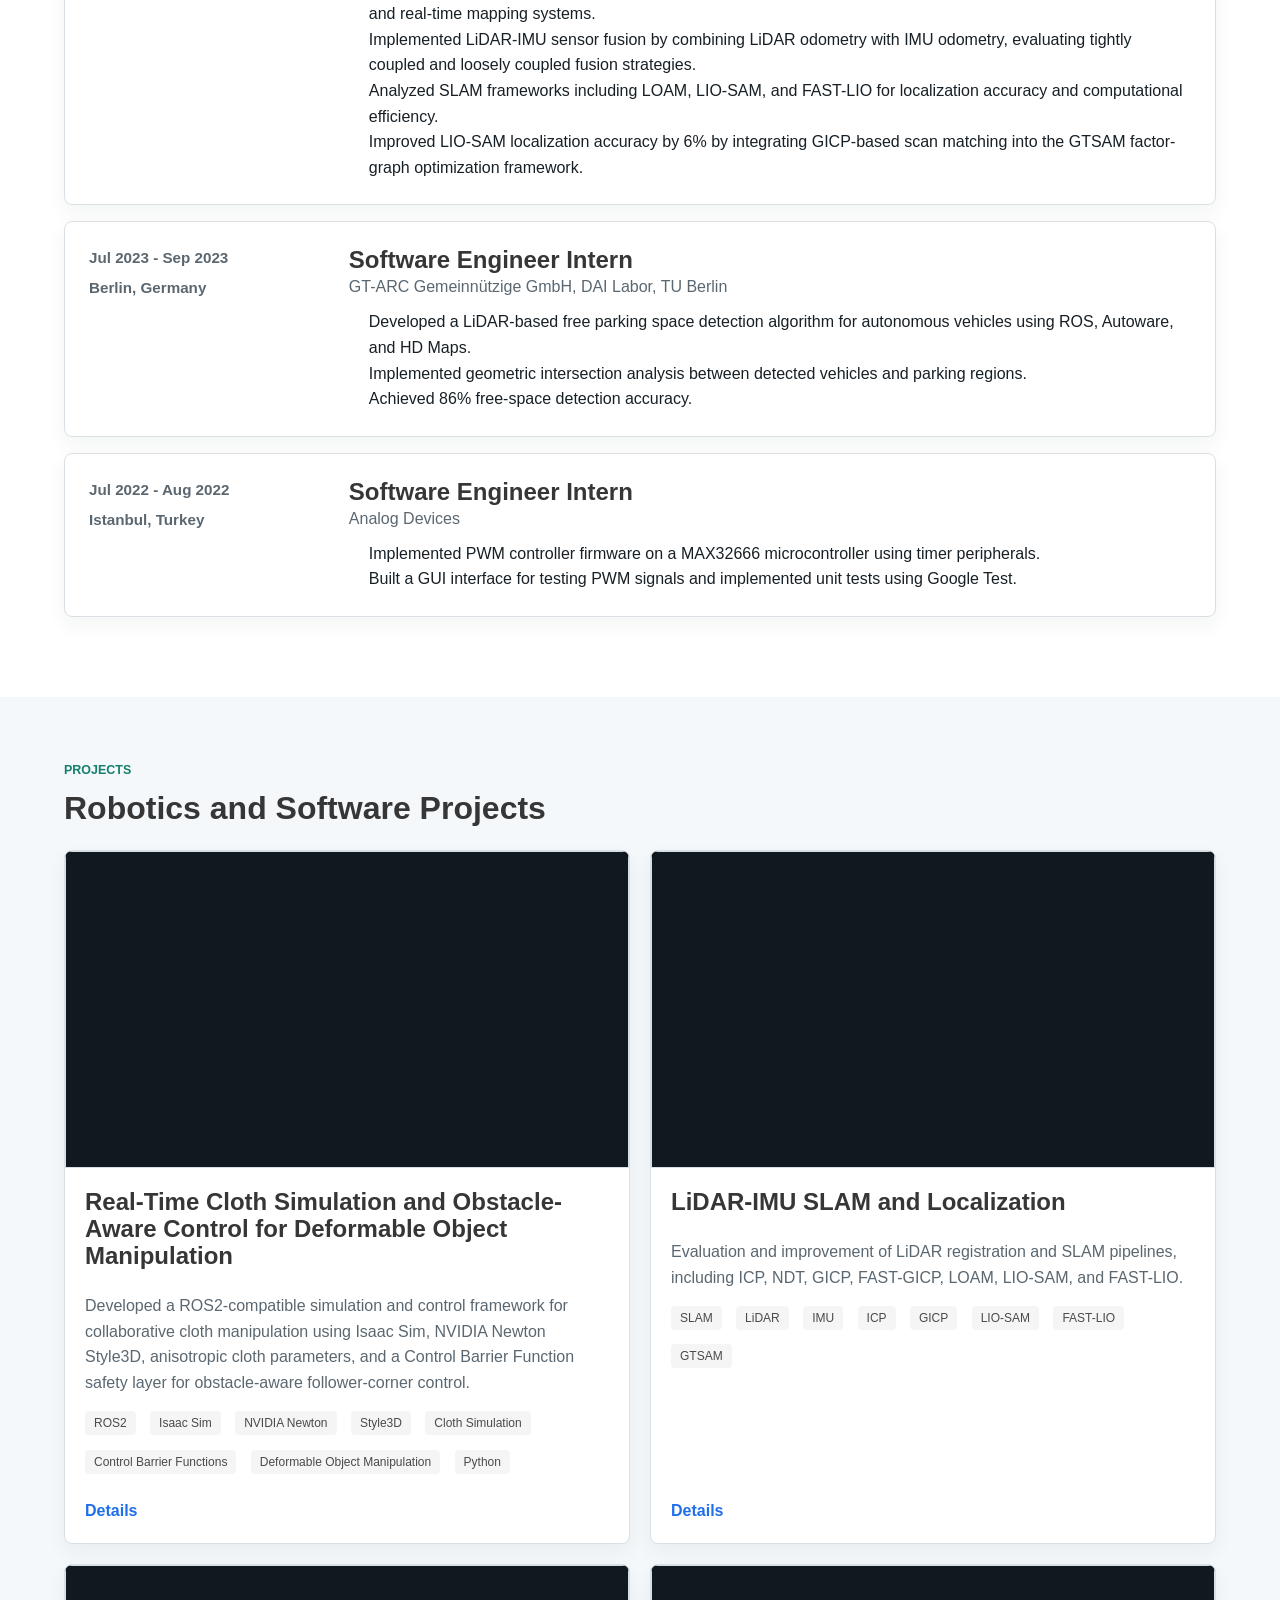
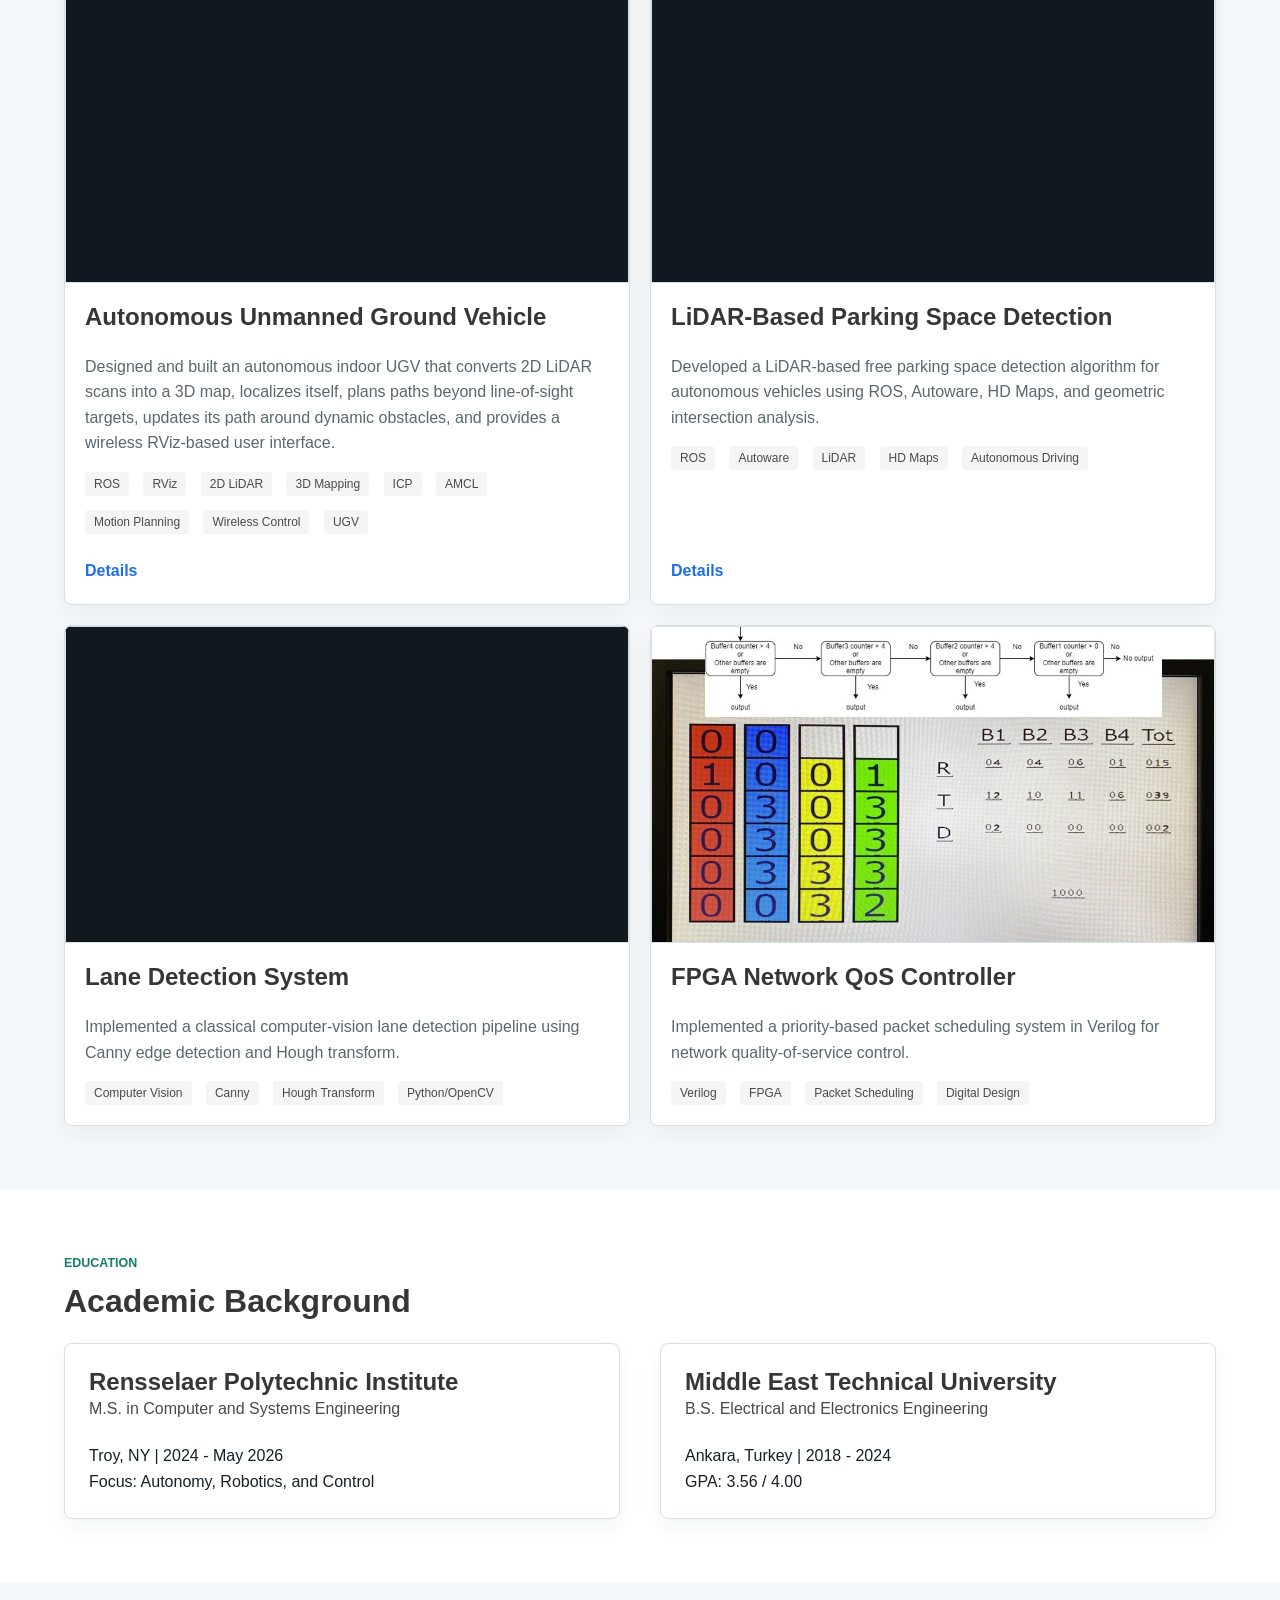
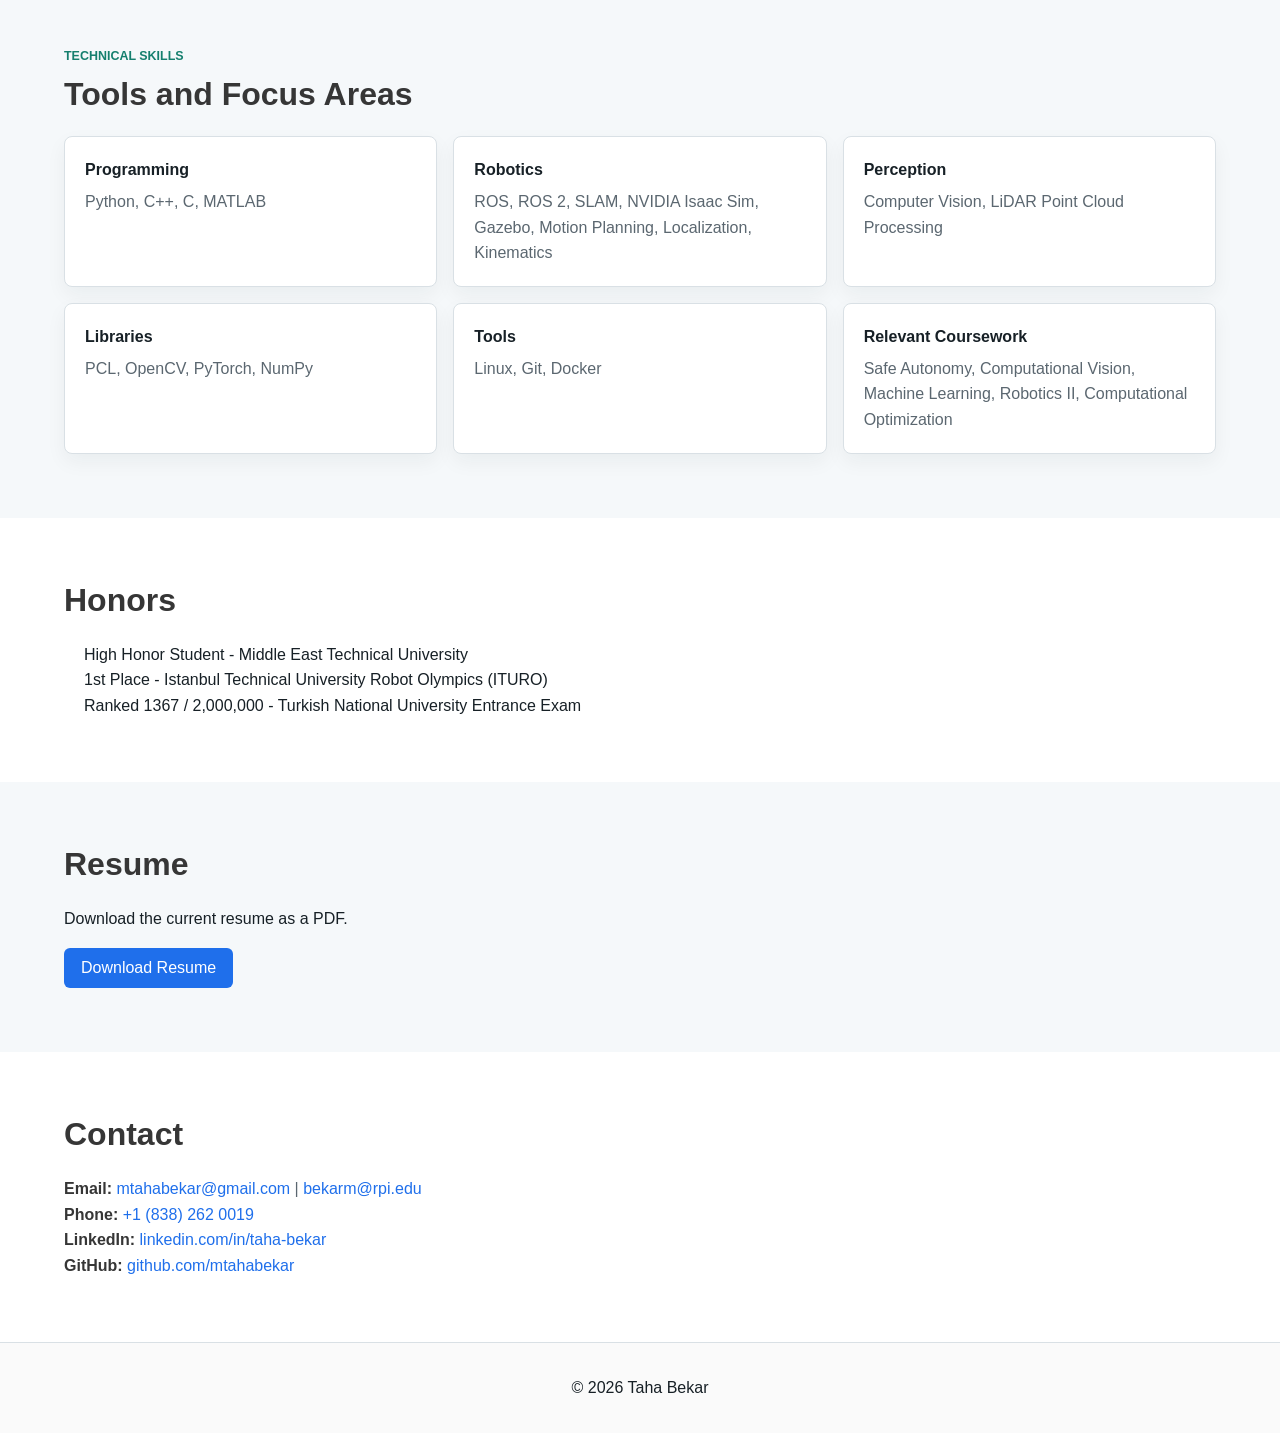
==== commit 057ad981: "change project details" ====
--- a/index.html
+++ b/index.html
@@ -4,9 +4,9 @@
     <meta charset="UTF-8">
     <meta name="viewport" content="width=device-width, initial-scale=1.0">
     <title>Taha Bekar | Robotics Software Engineer</title>
-    <meta name="description" content="Personal website of Taha Bekar, a robotics software engineer focused on perception, SLAM, LiDAR point cloud processing, sensor fusion, ROS, and autonomous systems.">
+    <meta name="description" content="Personal website of Taha Bekar, a robotics software engineer focused on perception, SLAM, LiDAR/IMU sensor fusion, ROS/ROS 2, simulation, and autonomous systems.">
     <meta property="og:title" content="Taha Bekar | Robotics Software Engineer">
-    <meta property="og:description" content="Robotics software engineering portfolio focused on perception, SLAM, LiDAR point cloud processing, sensor fusion, ROS, and autonomous systems.">
+    <meta property="og:description" content="Robotics software engineering portfolio focused on perception, SLAM, LiDAR/IMU sensor fusion, ROS/ROS 2, simulation, and autonomous systems.">
     <meta property="og:type" content="website">
     <link rel="stylesheet" href="css/bulma.min.css">
     <link rel="stylesheet" href="css/portfolio.css">
@@ -36,8 +36,10 @@
                         <h1 class="title is-1">Taha Bekar</h1>
                         <h2 class="subtitle is-4">Robotics Software Engineer | Perception | SLAM | Autonomous Systems</h2>
                         <p class="hero-summary">
-                            M.S. student in Electrical, Computer, and Systems Engineering at Rensselaer Polytechnic Institute,
-                            focused on autonomy, robotics, perception, localization, and control.
+                            I am a robotics software engineer with an M.S. in Computer and Systems Engineering from
+                            Rensselaer Polytechnic Institute, focused on autonomy, robotics, perception, localization,
+                            and control. My work spans LiDAR/IMU SLAM, deformable-object simulation, ROS/ROS 2 systems,
+                            NVIDIA Isaac Sim, computer vision, and autonomous navigation.
                         </p>
                         <div class="hero-actions">
                             <a class="button is-link" href="mailto:mtahabekar@gmail.com">Email</a>
@@ -60,11 +62,12 @@
         <div class="container narrow">
             <h2 class="title is-3">About</h2>
             <p>
-                I am an M.S. student in Electrical, Computer, and Systems Engineering at Rensselaer Polytechnic
-                Institute, focused on autonomy, robotics, and control. My background includes a B.S. in Electrical
-                and Electronics Engineering from Middle East Technical University and hands-on work across robotic
-                perception, SLAM, localization, sensor fusion, ROS/ROS 2, NVIDIA Isaac Sim, LiDAR point cloud
-                processing, and autonomous systems.
+                I am a robotics software engineer focused on perception, SLAM, localization, sensor fusion, and
+                simulation for autonomous systems. I completed my M.S. in Computer and Systems Engineering at
+                Rensselaer Polytechnic Institute, where I worked on deformable-object manipulation using ROS2,
+                Isaac Sim, NVIDIA Newton Style3D, and Control Barrier Function based obstacle-aware control. My
+                background also includes LiDAR point cloud registration, LiDAR-IMU fusion, autonomous driving
+                perception, UGV mapping/localization, and embedded/FPGA systems.
             </p>
         </div>
     </section>
@@ -74,13 +77,14 @@
             <div class="section-heading">
                 <p class="eyebrow">Research</p>
                 <h2 class="title is-3">Deformable Object Manipulation Research</h2>
-                <p class="subtitle is-6">Research Assistant, Rensselaer Polytechnic Institute | 2025 - Present</p>
+                <p class="subtitle is-6">Master&rsquo;s Project, Rensselaer Polytechnic Institute | 2025 - 2026</p>
             </div>
             <div class="content-card">
                 <ul>
-                    <li>Developed a real-time perception and state-estimation pipeline for planar deformable objects using an RGB-D camera, ArUco marker tracking, Kalman filtering, and ROS.</li>
-                    <li>Simulated deformable 2D linear objects with the Newton 1.0 Physics engine in NVIDIA Isaac Sim to improve sim-to-real consistency.</li>
-                    <li>Extended a ROS-based dual-arm manipulation framework using Kinova Gen2 manipulators for coordinated manipulation of flexible 2D materials.</li>
+                    <li>Developed a ROS2-compatible simulation and control framework for collaborative cloth manipulation using Isaac Sim and NVIDIA Newton Style3D.</li>
+                    <li>Integrated anisotropic cloth parameters, patch-based corner pinning, and ROS2 interfaces for cloth state, corner poses, and follower velocity commands.</li>
+                    <li>Implemented an obstacle-aware Control Barrier Function controller for follower-corner motion, evaluated through CBF on/off, resolution, speed, friction, and stiffness experiments.</li>
+                    <li>Prepared the framework for future perception-to-simulation calibration using RGB-D sensing and ArUco markers.</li>
                 </ul>
             </div>
         </div>
@@ -161,15 +165,17 @@
                         </iframe>
                     </figure>
                     <div class="project-content">
-                        <h3 class="title is-4">Deformable Object Manipulation</h3>
-                        <p>Real-time perception and state estimation for planar deformable objects, with simulation in NVIDIA Isaac Sim and dual-arm manipulation using Kinova Gen2 robots.</p>
-                        <div class="tags">
-                            <span class="tag">ROS</span>
-                            <span class="tag">RGB-D</span>
-                            <span class="tag">ArUco</span>
-                            <span class="tag">Kalman Filtering</span>
+                        <h3 class="title is-4">Real-Time Cloth Simulation and Obstacle-Aware Control for Deformable Object Manipulation</h3>
+                        <p>Developed a ROS2-compatible simulation and control framework for collaborative cloth manipulation using Isaac Sim, NVIDIA Newton Style3D, anisotropic cloth parameters, and a Control Barrier Function safety layer for obstacle-aware follower-corner control.</p>
+                        <div class="tags">
+                            <span class="tag">ROS2</span>
                             <span class="tag">Isaac Sim</span>
-                            <span class="tag">Kinova Gen2</span>
+                            <span class="tag">NVIDIA Newton</span>
+                            <span class="tag">Style3D</span>
+                            <span class="tag">Cloth Simulation</span>
+                            <span class="tag">Control Barrier Functions</span>
+                            <span class="tag">Deformable Object Manipulation</span>
+                            <span class="tag">Python</span>
                         </div>
                         <a class="project-link" href="projects/deformable-object-manipulation.html">Details</a>
                     </div>
@@ -213,15 +219,18 @@
                         </iframe>
                     </figure>
                     <div class="project-content">
-                        <h3 class="title is-4">Autonomous UGV Mapping System</h3>
-                        <p>Converted a 2D LiDAR into a 3D scanning system using servo rotation and implemented OctoMap mapping with ICP registration and AMCL localization in ROS.</p>
+                        <h3 class="title is-4">Autonomous Unmanned Ground Vehicle</h3>
+                        <p>Designed and built an autonomous indoor UGV that converts 2D LiDAR scans into a 3D map, localizes itself, plans paths beyond line-of-sight targets, updates its path around dynamic obstacles, and provides a wireless RViz-based user interface.</p>
                         <div class="tags">
                             <span class="tag">ROS</span>
-                            <span class="tag">OctoMap</span>
+                            <span class="tag">RViz</span>
+                            <span class="tag">2D LiDAR</span>
+                            <span class="tag">3D Mapping</span>
                             <span class="tag">ICP</span>
                             <span class="tag">AMCL</span>
-                            <span class="tag">2D LiDAR</span>
-                            <span class="tag">3D Mapping</span>
+                            <span class="tag">Motion Planning</span>
+                            <span class="tag">Wireless Control</span>
+                            <span class="tag">UGV</span>
                         </div>
                         <a class="project-link" href="projects/ugv-mapping.html">Details</a>
                     </div>
@@ -302,7 +311,7 @@
                 <div class="column">
                     <article class="content-card equal-height">
                         <h3 class="title is-4">Rensselaer Polytechnic Institute</h3>
-                        <p class="subtitle is-6">M.S. Electrical, Computer, and Systems Engineering</p>
+                        <p class="subtitle is-6">M.S. in Computer and Systems Engineering</p>
                         <p>Troy, NY | 2024 - May 2026</p>
                         <p>Focus: Autonomy, Robotics, and Control</p>
                     </article>
--- a/css/portfolio.css
+++ b/css/portfolio.css
@@ -279,6 +279,33 @@
     margin-left: 1.25rem;
 }
 
+.project-poster {
+    margin-top: 2rem;
+}
+
+.pdf-frame {
+    background: #f8fafc;
+    border: 1px solid var(--line);
+    border-radius: 8px;
+    min-height: 700px;
+    overflow: hidden;
+    width: 100%;
+}
+
+.pdf-frame object,
+.pdf-frame iframe,
+.pdf-frame embed {
+    border: 0;
+    display: block;
+    height: 700px;
+    width: 100%;
+}
+
+.spec-table th,
+.spec-table td {
+    vertical-align: top;
+}
+
 .skills-grid {
     display: grid;
     gap: 1rem;
@@ -332,6 +359,16 @@
     .skills-grid {
         grid-template-columns: 1fr;
     }
+
+    .pdf-frame {
+        min-height: 500px;
+    }
+
+    .pdf-frame object,
+    .pdf-frame iframe,
+    .pdf-frame embed {
+        height: 500px;
+    }
 }
 
 @media screen and (max-width: 520px) {
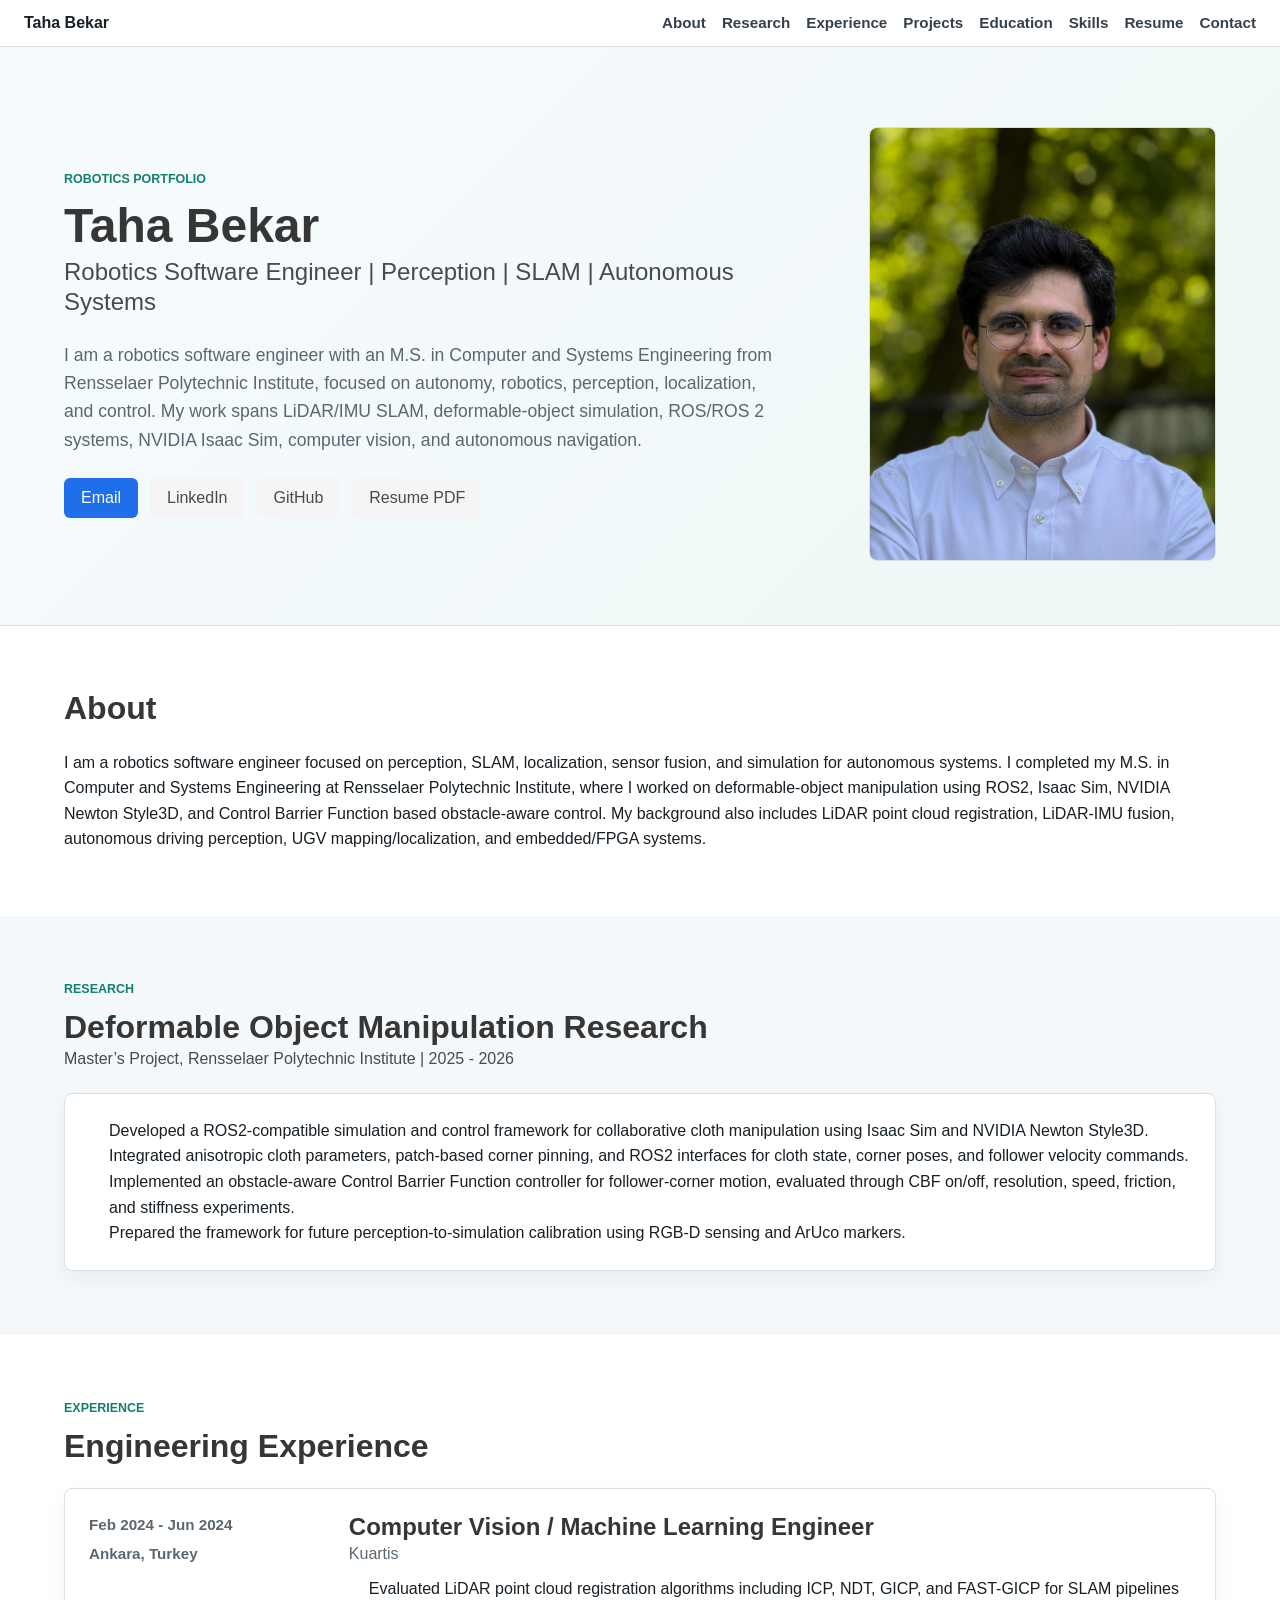
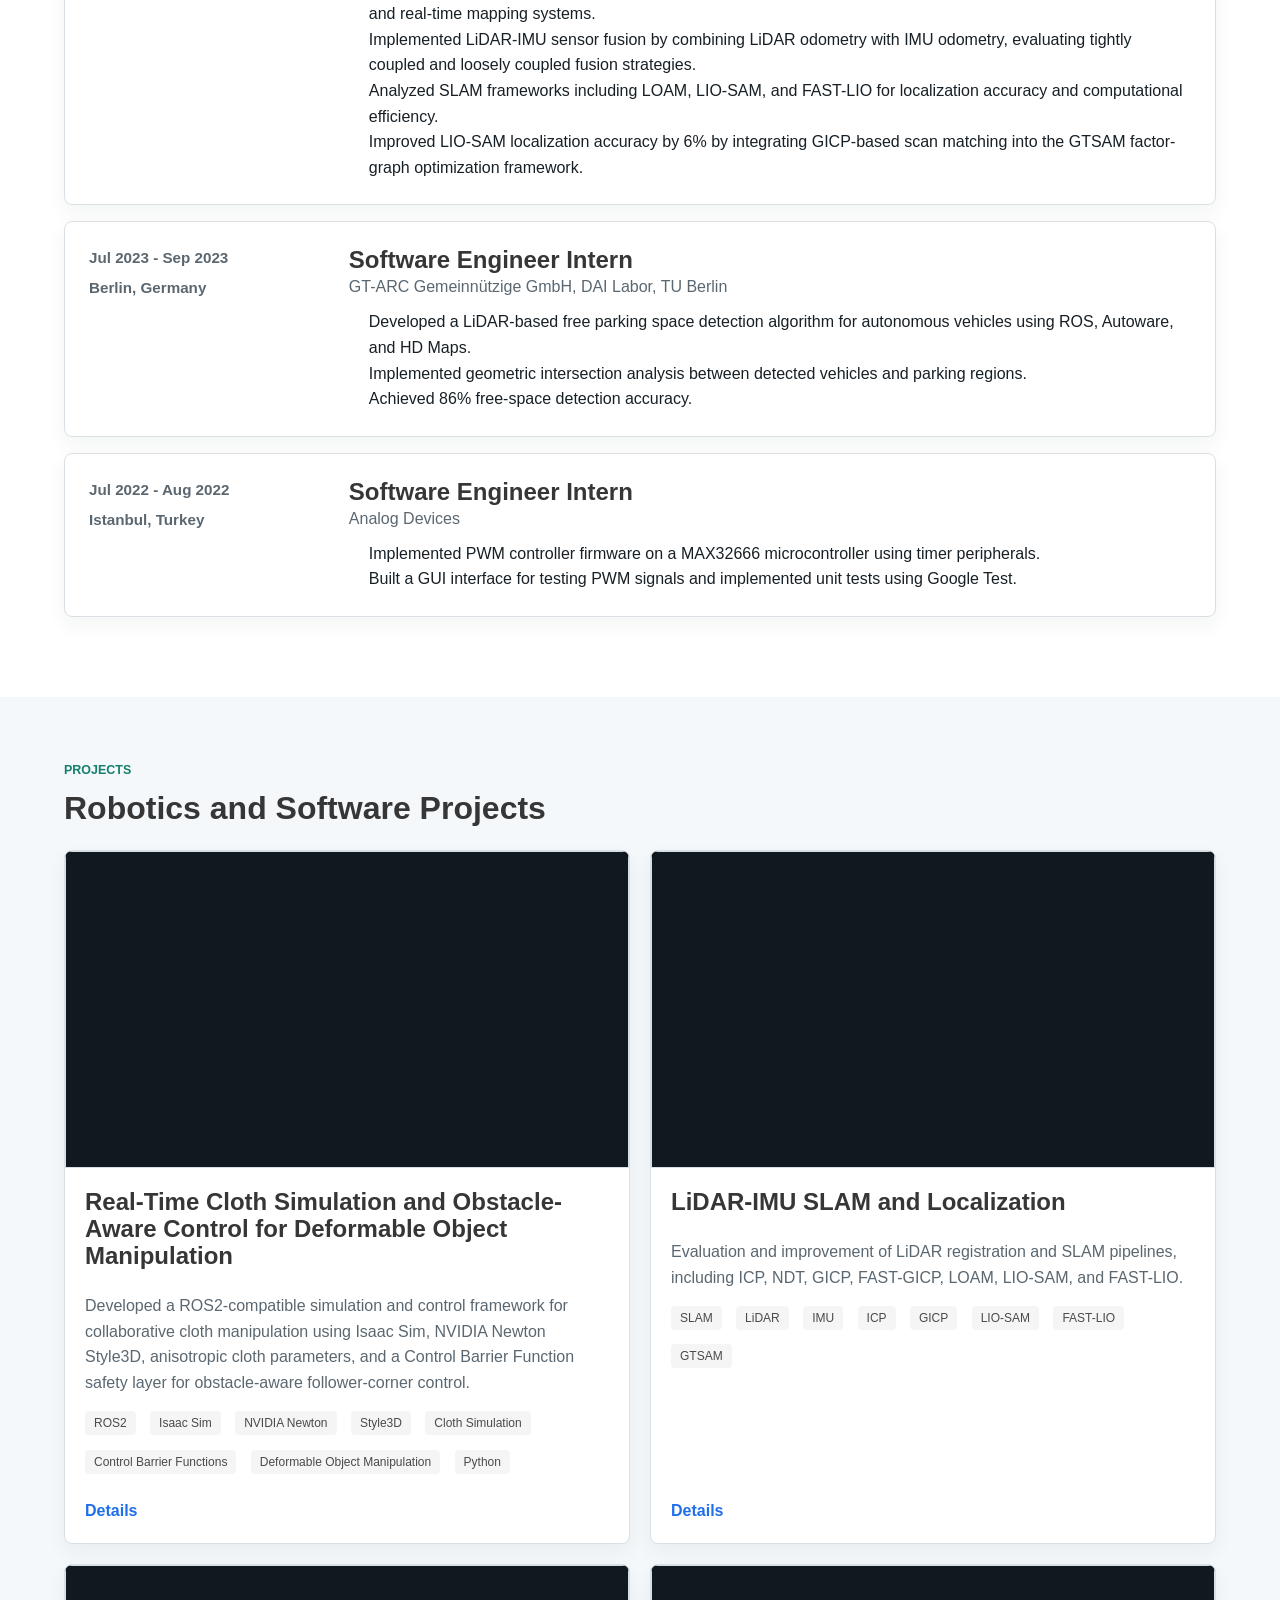
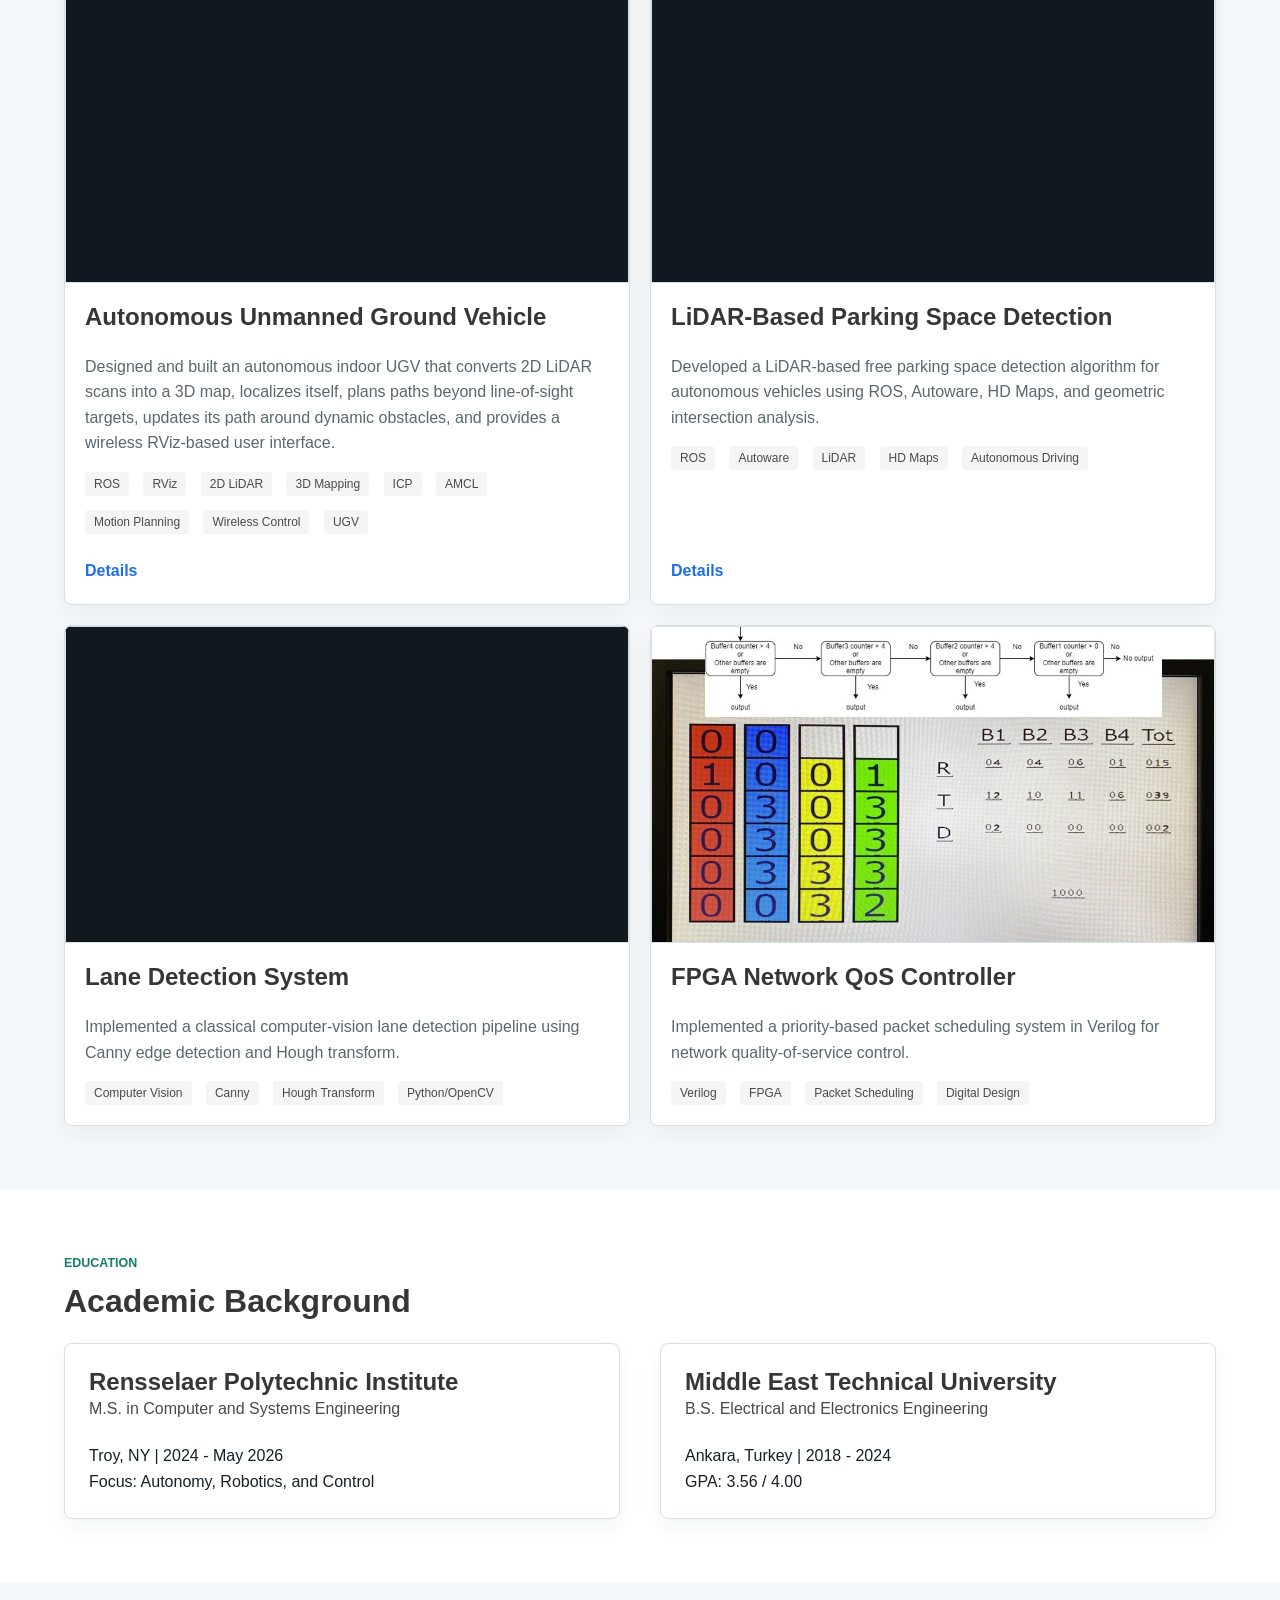
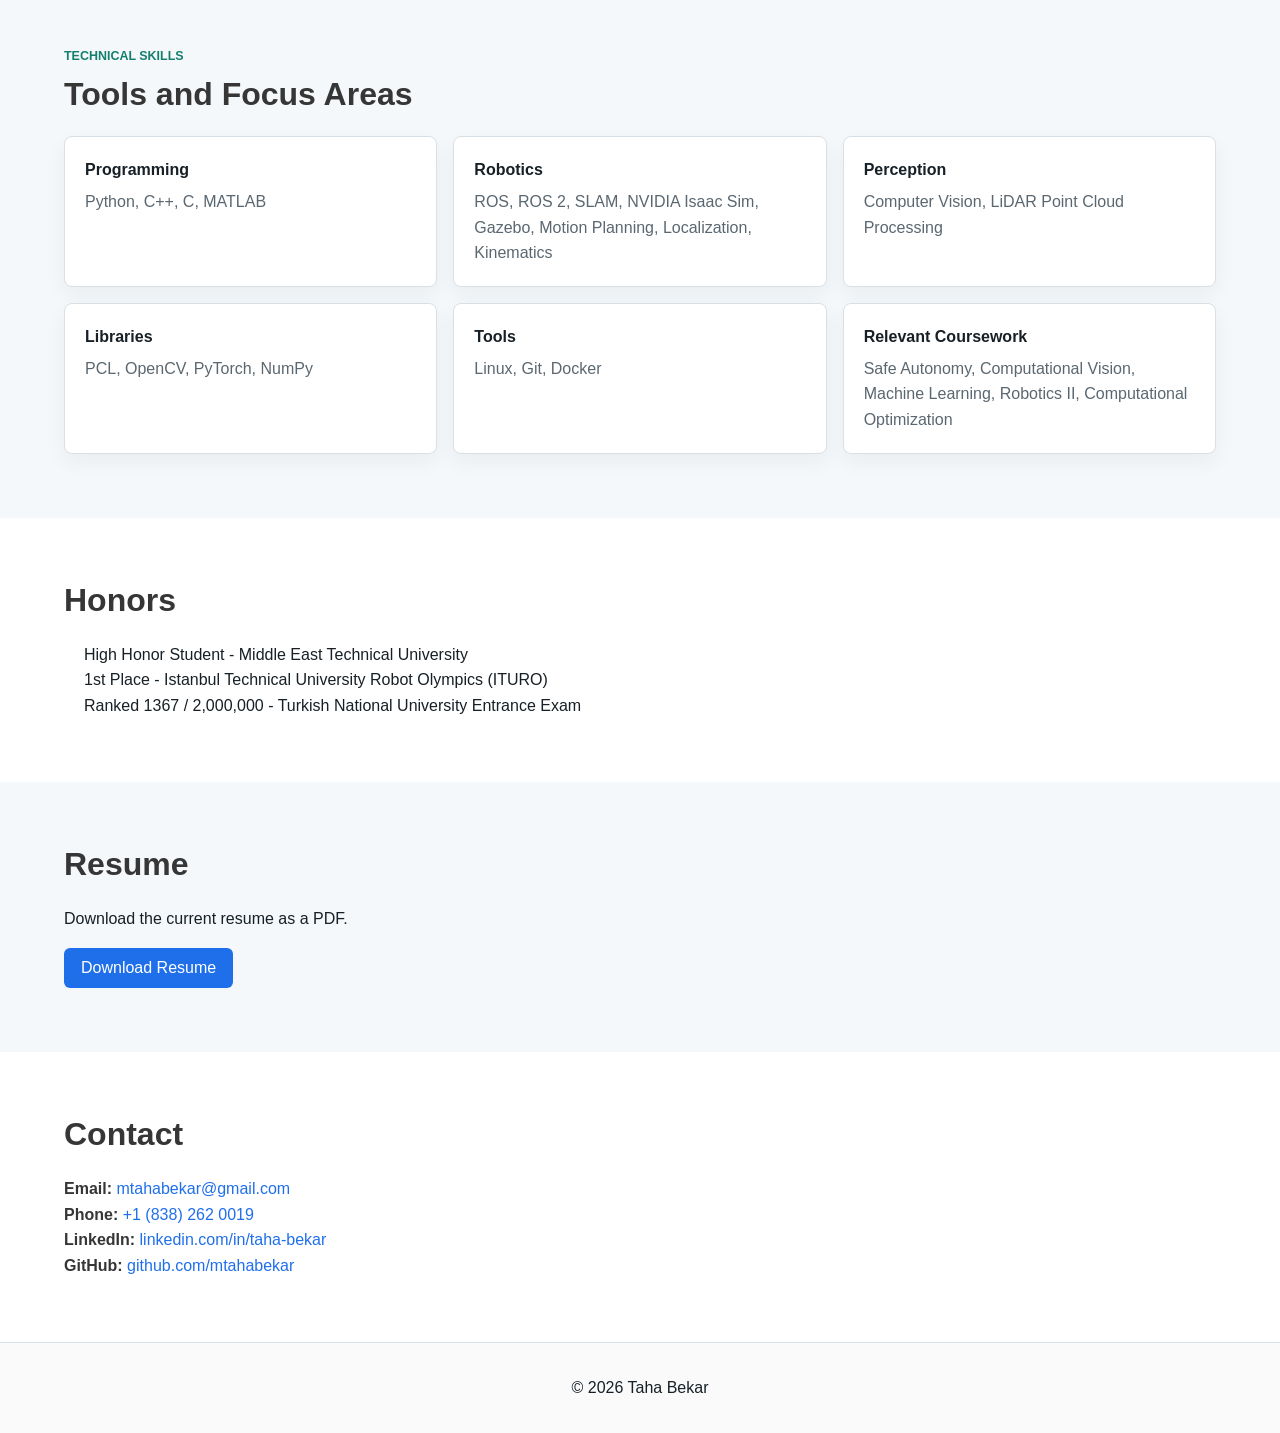
==== commit 6ae1594a: "email" ====
--- a/index.html
+++ b/index.html
@@ -390,7 +390,7 @@
         <div class="container narrow">
             <h2 class="title is-3">Contact</h2>
             <div class="contact-list">
-                <p><strong>Email:</strong> <a href="mailto:mtahabekar@gmail.com">mtahabekar@gmail.com</a> | <a href="mailto:bekarm@rpi.edu">bekarm@rpi.edu</a></p>
+                <p><strong>Email:</strong> <a href="mailto:mtahabekar@gmail.com">mtahabekar@gmail.com</a></p>
                 <p><strong>Phone:</strong> <a href="tel:+18382620019">+1 (838) 262 0019</a></p>
                 <p><strong>LinkedIn:</strong> <a href="https://www.linkedin.com/in/taha-bekar" target="_blank" rel="noopener">linkedin.com/in/taha-bekar</a></p>
                 <p><strong>GitHub:</strong> <a href="https://github.com/mtahabekar" target="_blank" rel="noopener">github.com/mtahabekar</a></p>
